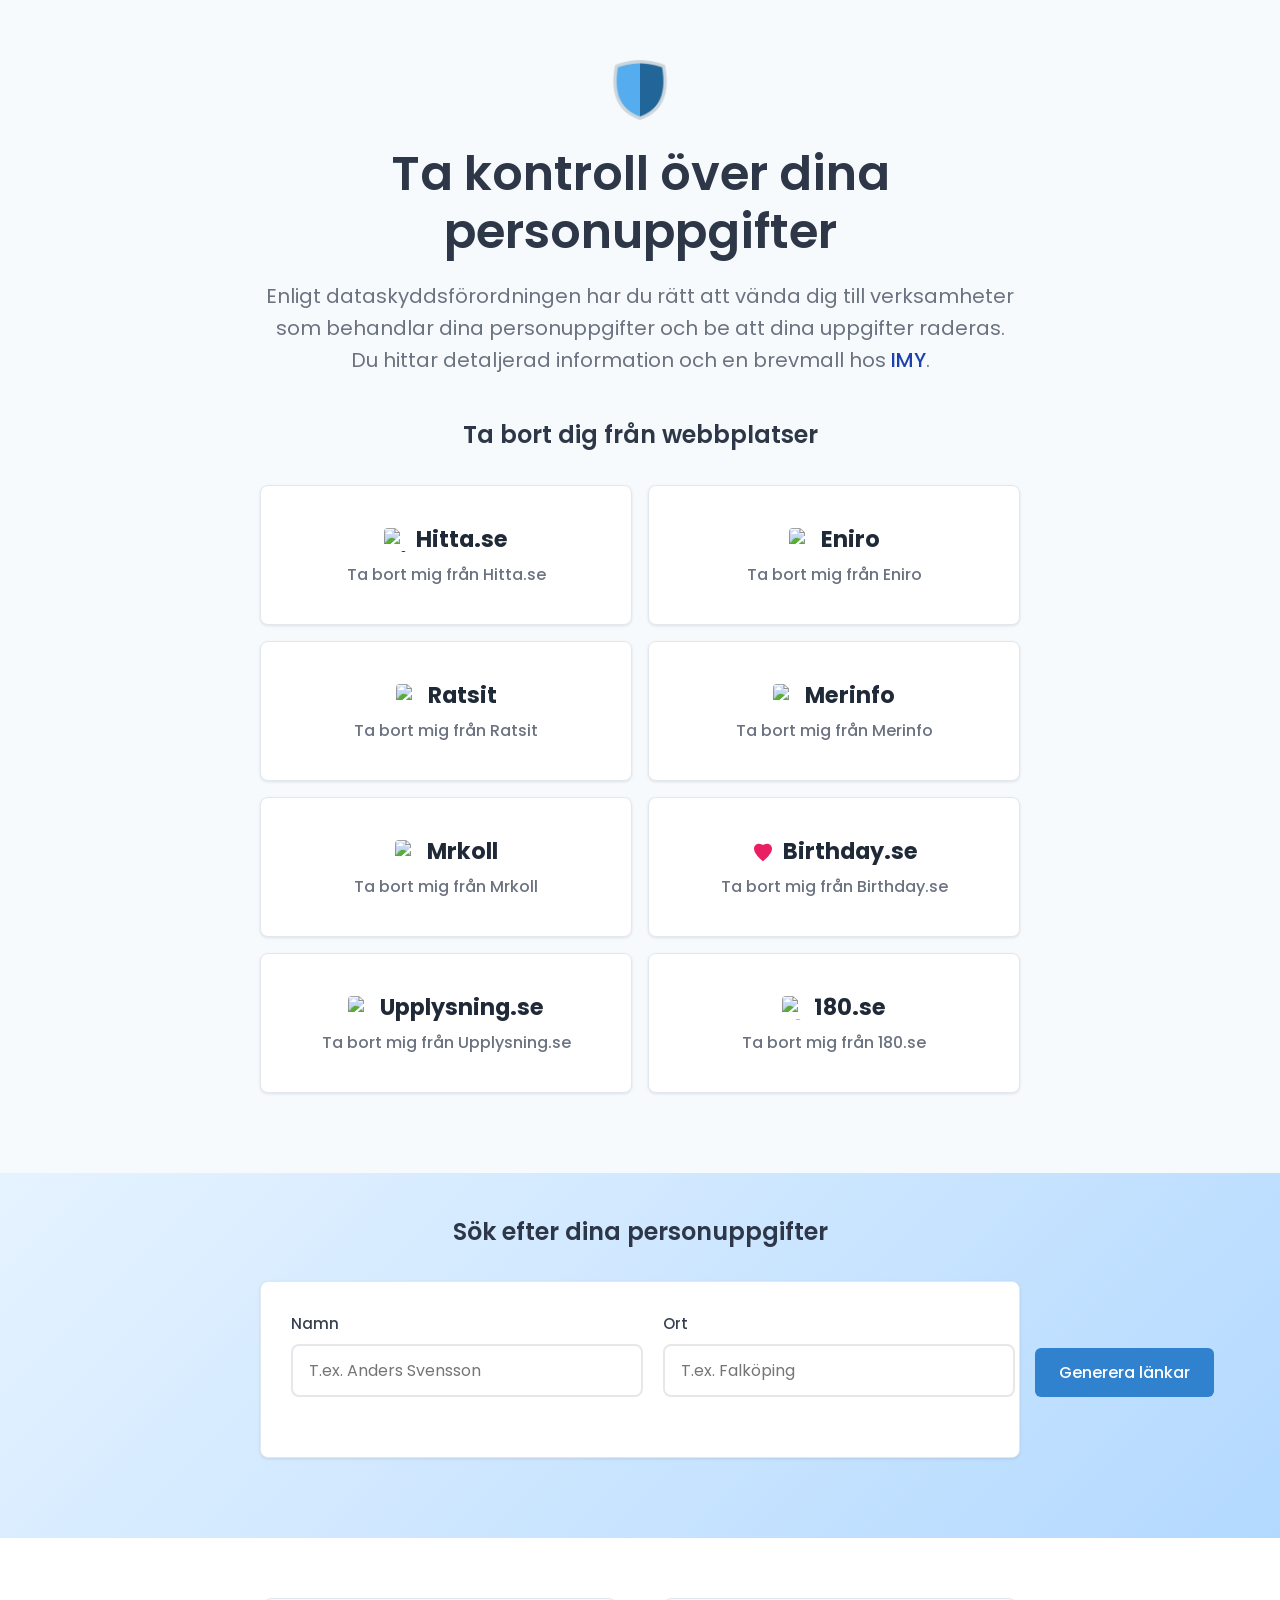
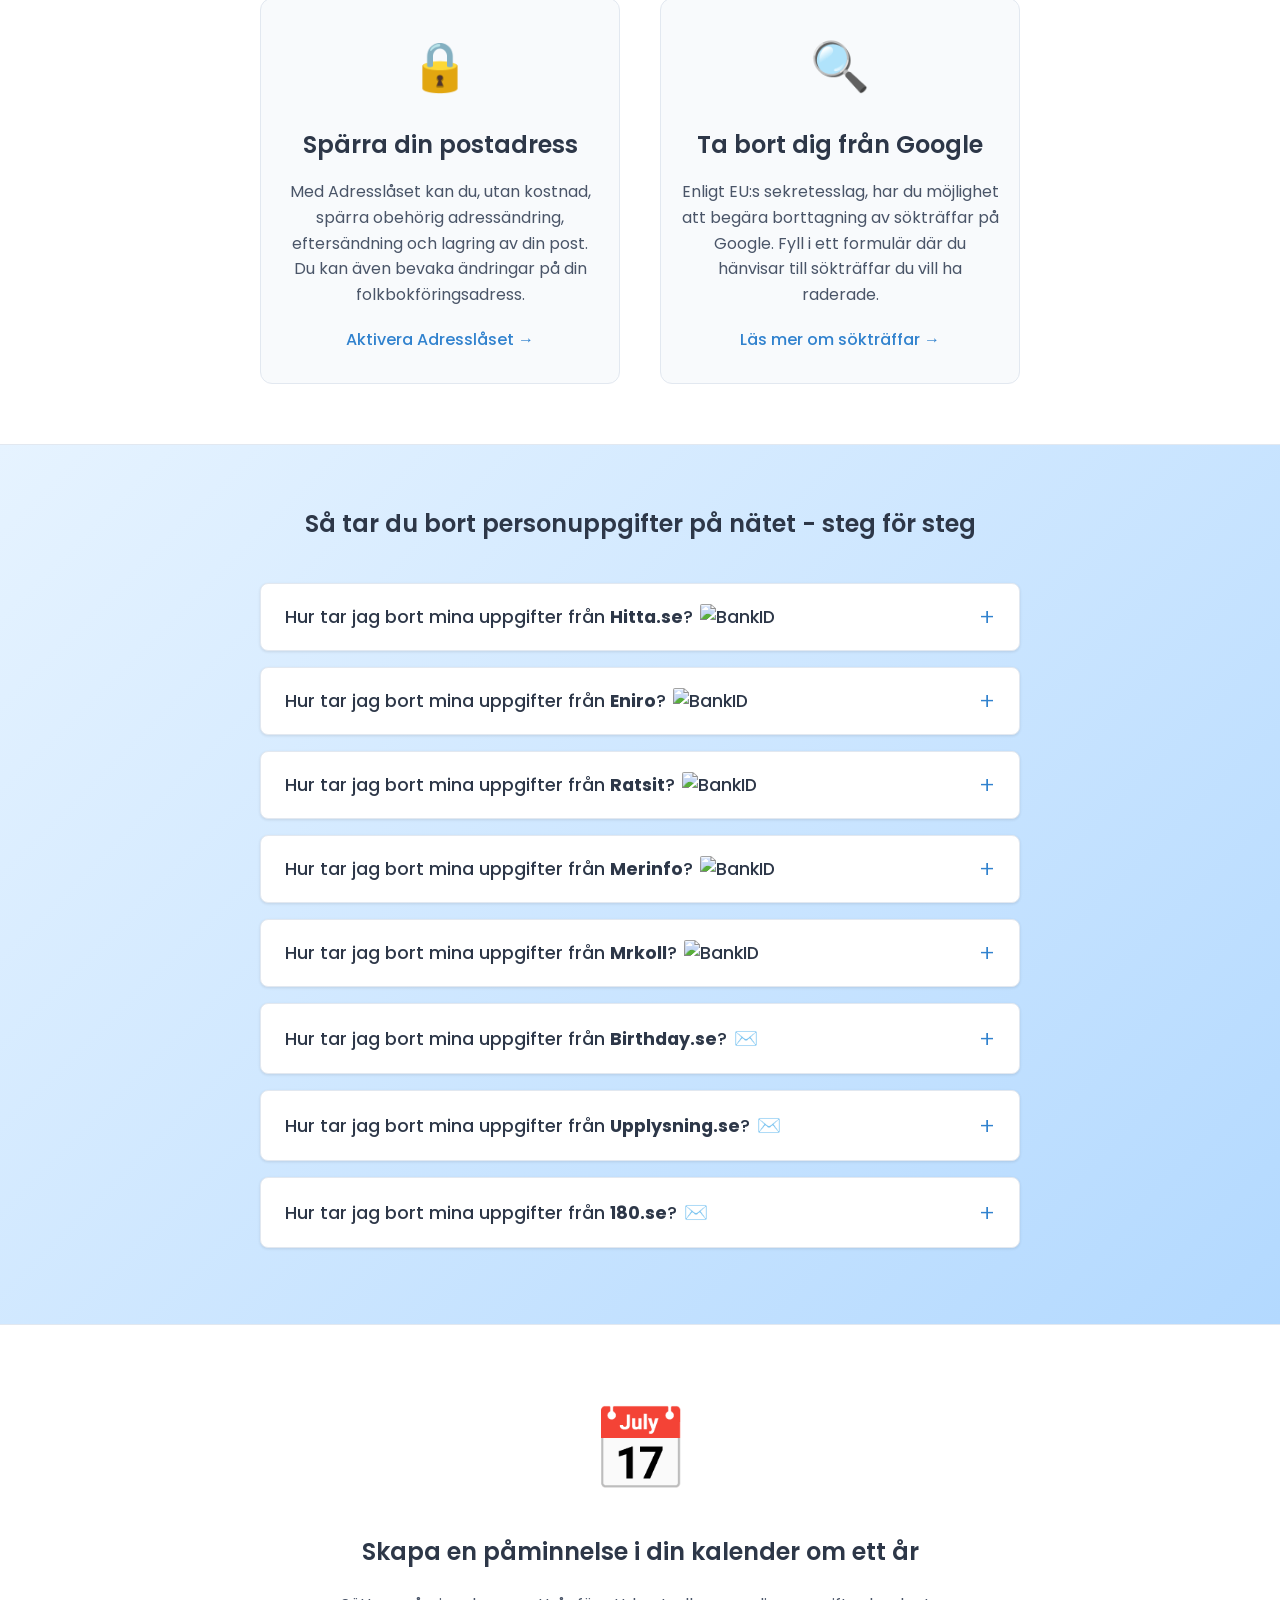
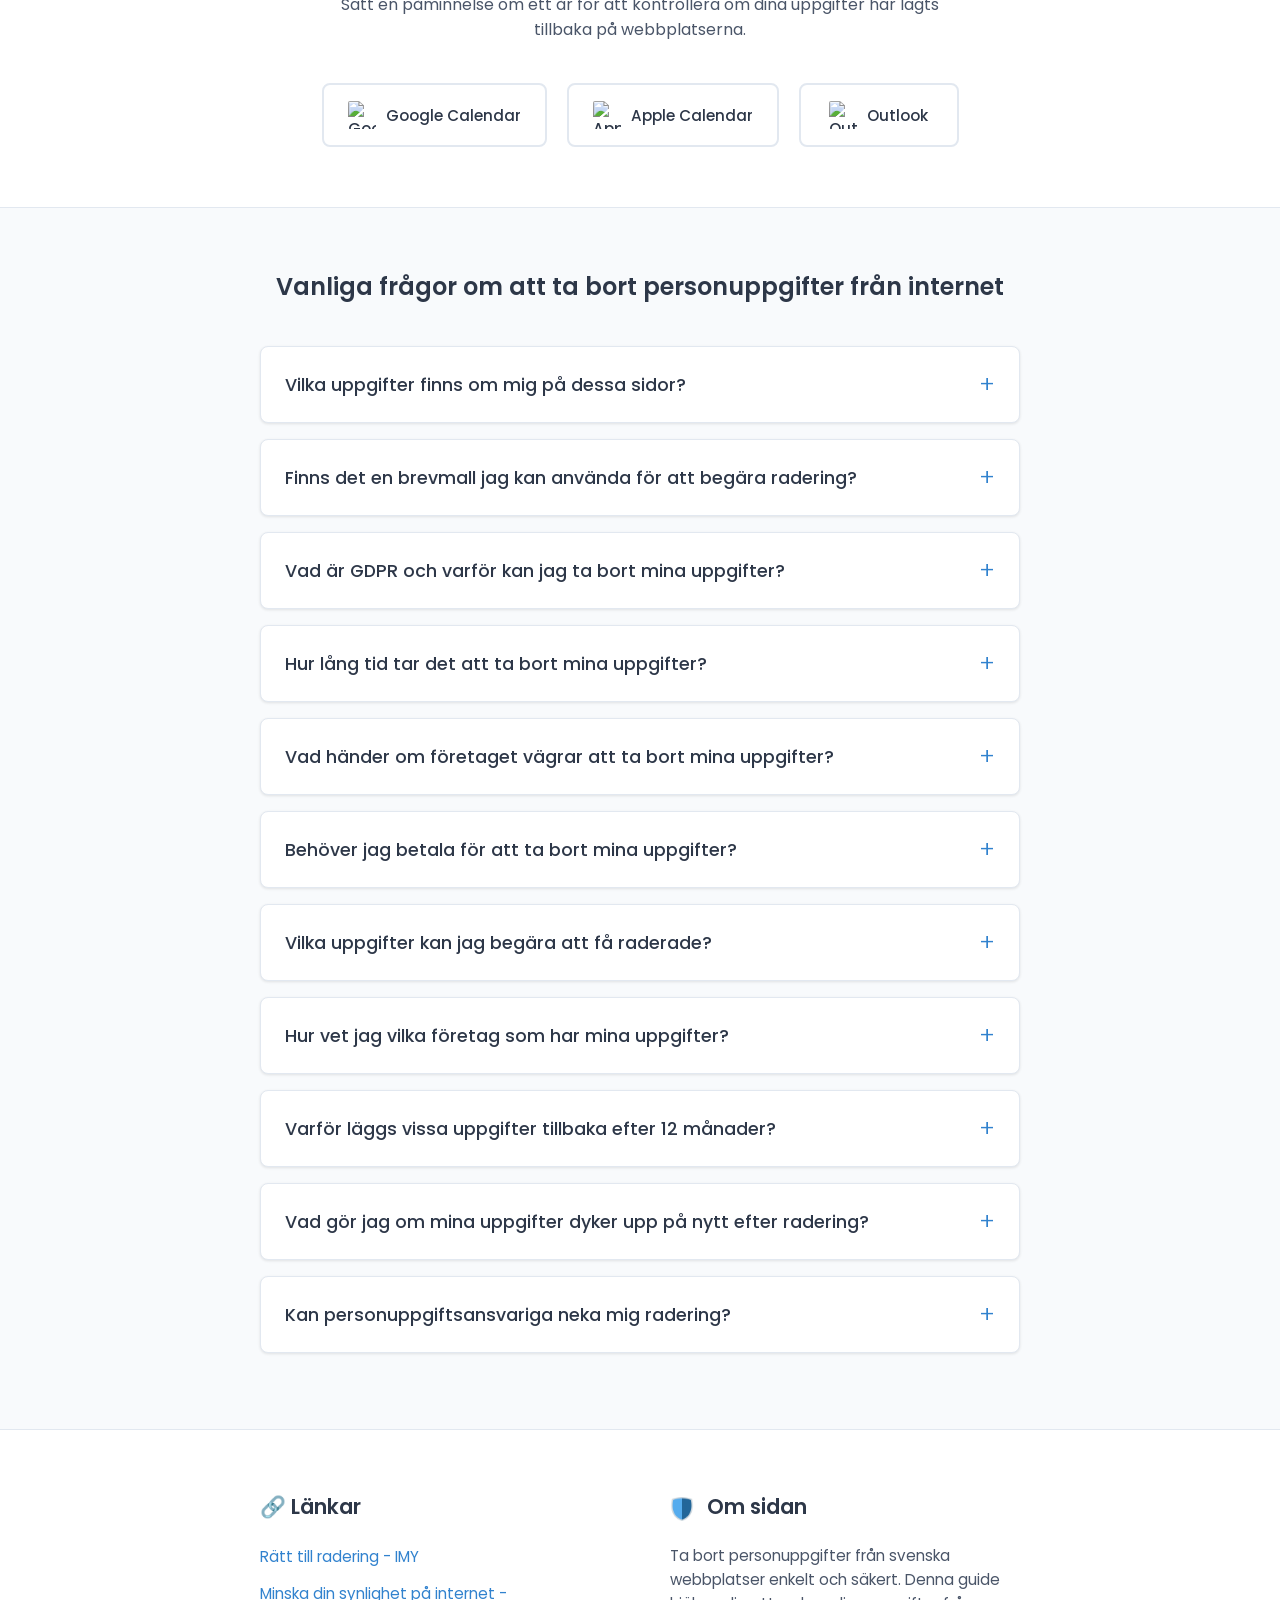
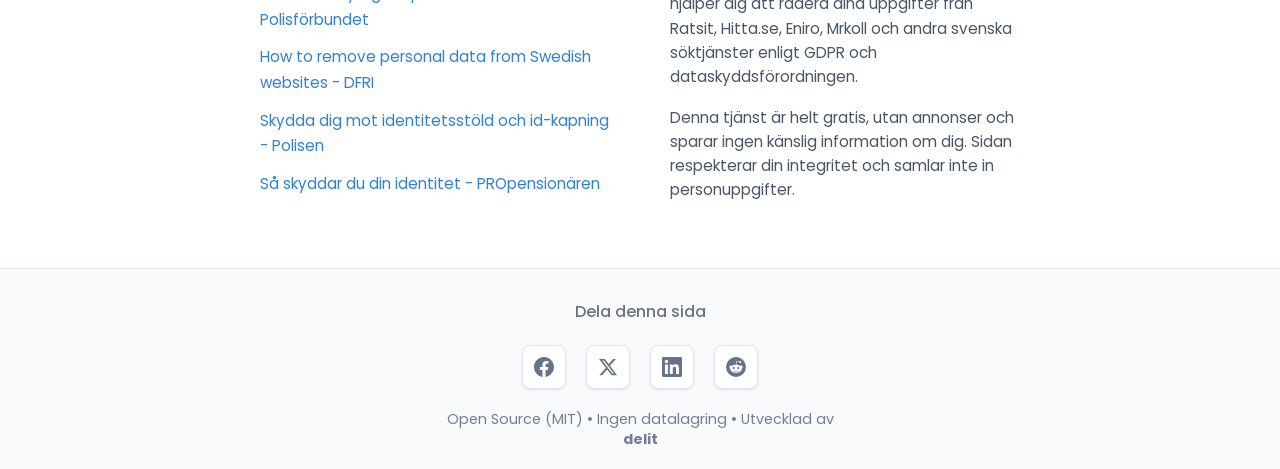
==== index.html @ e3ead1ff "Ratsit-länk till tabort; byt ordning steg-för-steg före kalender och FAQ Made-with: Cursor" ====
<!DOCTYPE html>
<html lang="sv">
<head>
    <meta charset="UTF-8">
    <meta name="viewport" content="width=device-width, initial-scale=1.0">
    
    <meta name="description" content="Ta bort dina personuppgifter från internet. Vi hjälper dig att ta bort dig från Ratsit, Hitta.se, Eniro, Mrkoll och andra svenska webbplatser enligt GDPR. Inkluderar sökfunktion, steg-för-steg instruktioner, kalenderpåminnelser, FAQ och användbara länkar.">
    <meta name="keywords" content="ta bort personuppgifter, integritet, GDPR, ratsit, hitta.se, eniro, mrkoll, sverige, svenska webbplatser, dataskydd">
    <meta name="author" content="Ta bort mig">
    <meta name="robots" content="index, follow">
    <meta name="geo.region" content="SE">
    <meta name="geo.country" content="Sweden">
    <meta name="language" content="Swedish">
    
    <!-- Open Graph / Facebook -->
    <meta property="og:type" content="website">
    <meta property="og:url" content="https://delit.github.io/tabort/">
    <meta property="og:title" content="Ta bort mig - Ta bort dina personuppgifter från internet">
    <meta property="og:description" content="Vi hjälper dig att ta bort dina personuppgifter från olika svenska webbplatser som Ratsit, Hitta.se, Eniro och flera andra enligt GDPR.">
    <meta property="og:image" content="https://delit.github.io/tabort/favicon/android-chrome-512x512.png">
    <meta property="og:locale" content="sv_SE">
    
    <!-- Twitter -->
    <meta property="twitter:card" content="summary_large_image">
    <meta property="twitter:url" content="https://delit.github.io/tabort/">
    <meta property="twitter:title" content="Ta bort mig - Ta bort dina personuppgifter från internet">
    <meta property="twitter:description" content="Vi hjälper dig att ta bort dina personuppgifter från olika svenska webbplatser enligt GDPR.">
    <meta property="twitter:image" content="https://delit.github.io/tabort/favicon/android-chrome-512x512.png">
    
    <!-- Canonical URL -->
    <link rel="canonical" href="https://delit.github.io/tabort/">
    
    <!-- Hreflang for language targeting -->
    <link rel="alternate" hreflang="sv" href="https://delit.github.io/tabort/" />
    <link rel="alternate" hreflang="sv-SE" href="https://delit.github.io/tabort/" />
    <link rel="alternate" hreflang="x-default" href="https://delit.github.io/tabort/" />
    
    <!-- Favicon -->
    <link rel="apple-touch-icon" sizes="180x180" href="favicon/apple-touch-icon.png">
    <link rel="icon" type="image/png" sizes="32x32" href="favicon/favicon-32x32.png">
    <link rel="icon" type="image/png" sizes="16x16" href="favicon/favicon-16x16.png">
    <link rel="manifest" href="favicon/site.webmanifest">
    <link rel="shortcut icon" href="favicon/favicon.ico">
    
    <title>Ta bort mig - Ta bort dina personuppgifter från internet</title>
    <link rel="stylesheet" href="styles.css">
    <link href="https://fonts.googleapis.com/css2?family=Poppins:wght@300;400;500;600&display=swap" rel="stylesheet">
</head>
<body>
    <!-- Skip links för accessibility -->
    <nav class="skip-links" aria-label="Hoppa till sektioner">
        <a href="#main-content" class="skip-link">Hoppa till huvudinnehåll</a>
        <a href="#companies-section" class="skip-link">Hoppa till företag</a>
        <a href="#search-section" class="skip-link">Hoppa till sökformulär</a>
        <a href="#tools-section" class="skip-link">Hoppa till verktyg</a>
    </nav>

    <!-- ARIA live region för dynamiskt innehåll -->
    <div id="status-message" aria-live="polite" aria-atomic="true" class="sr-only"></div>

    <main id="main-content" role="main">
        <div class="container">
            <div class="hero-section">
                <img src="favicon/android-chrome-512x512.png" alt="" class="hero-favicon" aria-hidden="true">
                <h1>Ta kontroll över dina personuppgifter</h1>
                <p class="hero-description">
                    Enligt dataskyddsförordningen har du rätt att vända dig till verksamheter som behandlar dina personuppgifter och be att dina uppgifter raderas. Du hittar detaljerad information och en brevmall hos <a href="https://www.imy.se/privatperson/dataskydd/dina-rattigheter/radering/" target="_blank" rel="noopener noreferrer" tabindex="0">IMY</a>.
                </p>
            </div>
            
            <section id="companies-section" class="companies-section" aria-labelledby="companies-heading">
                <h2 id="companies-heading">Ta bort dig från webbplatser</h2>
                <div class="companies-grid" role="list" aria-label="Lista över svenska webbplatser där du kan ta bort dina personuppgifter">
                    <a href="https://www.hitta.se/kontakta-oss/ta-bort-kontaktsida" target="_blank" rel="noopener noreferrer" class="company-card" role="listitem" aria-label="Ta bort mig från Hitta.se - öppnar i nytt fönster" tabindex="0">
                        <div class="company-name">
                            <img src="https://www.google.com/s2/favicons?sz=32&domain=hitta.se" alt="Hitta.se logotyp" class="company-favicon">
                            Hitta.se
                        </div>
                        <div class="company-text">Ta bort mig från Hitta.se</div>
                    </a>
                    <a href="https://uppdatera.eniro.se/person" target="_blank" rel="noopener noreferrer" class="company-card" role="listitem" aria-label="Ta bort mig från Eniro - öppnar i nytt fönster" tabindex="0">
                        <div class="company-name">
                            <img src="https://www.google.com/s2/favicons?sz=32&domain=eniro.se" alt="Eniro logotyp" class="company-favicon">
                            Eniro
                        </div>
                        <div class="company-text">Ta bort mig från Eniro</div>
                    </a>
                    <a href="https://www.ratsit.se/tabort" target="_blank" rel="noopener noreferrer" class="company-card" role="listitem" aria-label="Ta bort mig från Ratsit - öppnar i nytt fönster" tabindex="0">
                        <div class="company-name">
                            <img src="https://www.google.com/s2/favicons?sz=32&domain=ratsit.se" alt="Ratsit logotyp" class="company-favicon">
                            Ratsit
                        </div>
                        <div class="company-text">Ta bort mig från Ratsit</div>
                    </a>
                    <a href="https://www.merinfo.se/ta-bort-mina-uppgifter" target="_blank" rel="noopener noreferrer" class="company-card" role="listitem" aria-label="Ta bort mig från Merinfo - öppnar i nytt fönster" tabindex="0">
                        <div class="company-name">
                            <img src="https://www.google.com/s2/favicons?sz=32&domain=merinfo.se" alt="Merinfo logotyp" class="company-favicon">
                            Merinfo
                        </div>
                        <div class="company-text">Ta bort mig från Merinfo</div>
                    </a>
                    <a href="https://mrkoll.se/om/andra-uppgifter/" target="_blank" rel="noopener noreferrer" class="company-card" role="listitem" aria-label="Ta bort mig från Mrkoll - öppnar i nytt fönster" tabindex="0">
                        <div class="company-name">
                            <img src="https://www.google.com/s2/favicons?sz=32&domain=mrkoll.se" alt="Mrkoll logotyp" class="company-favicon">
                            Mrkoll
                        </div>
                        <div class="company-text">Ta bort mig från Mrkoll</div>
                    </a>
                    <a href="https://www.birthday.se/personuppgifter" target="_blank" rel="noopener noreferrer" class="company-card" role="listitem" aria-label="Ta bort mig från Birthday.se - öppnar i nytt fönster" tabindex="0">
                        <div class="company-name">
                            <img src="favicon/birthday-se.svg" alt="Birthday.se logotyp" class="company-favicon">
                            Birthday.se
                        </div>
                        <div class="company-text">Ta bort mig från Birthday.se</div>
                    </a>
                    <div class="company-card" id="upplysning-card" role="listitem" aria-label="Ta bort mig från Upplysning.se - visar instruktioner" tabindex="0">
                        <div class="company-name">
                            <img src="https://www.google.com/s2/favicons?sz=32&domain=upplysning.se" alt="Upplysning.se logotyp" class="company-favicon">
                            Upplysning.se
                        </div>
                        <div class="company-text">Ta bort mig från Upplysning.se</div>
                    </div>
                    <a href="https://www.180.se/kontakta" target="_blank" rel="noopener noreferrer" class="company-card" role="listitem" aria-label="Ta bort mig från 180.se - öppnar i nytt fönster" tabindex="0">
                        <div class="company-name">
                            <img src="https://www.google.com/s2/favicons?sz=32&domain=180.se" alt="180.se logotyp" class="company-favicon">
                            180.se
                        </div>
                        <div class="company-text">Ta bort mig från 180.se</div>
                    </a>
                </div>
            </div>
        </div>
    </main>

    <!-- Söksektion -->
    <section id="search-section" class="search-section" aria-labelledby="search-heading">
        <div class="search-container">
            <div class="search-header">
                <h2 id="search-heading">Sök efter dina personuppgifter</h2>
            </div>
            
            <div class="search-content show" id="searchContent">
                <form class="search-form" role="search" aria-label="Sökformulär för personuppgifter">
                    <div class="form-group">
                        <label for="searchName">Namn</label>
                        <input type="text" id="searchName" name="name" placeholder="T.ex. Anders Svensson" aria-describedby="name-help" required />
                        <div id="name-help" class="sr-only">Ange ditt fullständiga namn</div>
                    </div>
                    <div class="form-group">
                        <label for="searchLocation">Ort</label>
                        <input type="text" id="searchLocation" name="location" placeholder="T.ex. Falköping" aria-describedby="location-help" required />
                        <div id="location-help" class="sr-only">Ange din ort eller stad</div>
                    </div>
                    <button type="button" class="generate-btn" id="generateBtn" aria-describedby="generate-help" tabindex="0">
                        <span class="btn-text-desktop">Generera länkar</span>
                        <span class="btn-text-mobile">Generera länkar</span>
                    </button>
                    <div id="generate-help" class="sr-only">Genererar länkar till svenska söktjänster med ditt namn och ort</div>
                </form>
                
                <div class="generated-links" id="generatedLinks">
                    <!-- Genererade länkar kommer här -->
                </div>
            </div>
        </div>
    </section>

    <!-- Två kolumner sektion -->
    <section id="tools-section" class="two-columns-section" aria-labelledby="tools-heading">
        <div class="container">
            <h2 id="tools-heading" class="sr-only">Verktyg för att skydda dina personuppgifter</h2>
            <div class="columns-grid" role="list" aria-label="Verktyg för att skydda dina personuppgifter">
                <article class="column-item" role="listitem" aria-labelledby="address-lock-title">
                    <div class="column-icon" aria-hidden="true">🔒</div>
                    <h3 id="address-lock-title" class="column-title">Spärra din postadress</h3>
                    <p class="column-text">Med Adresslåset kan du, utan kostnad, spärra obehörig adressändring, eftersändning och lagring av din post. Du kan även bevaka ändringar på din folkbokföringsadress.</p>
                    <a href="https://www.adressandring.se/vara-tjanster/adresslaset" target="_blank" rel="noopener noreferrer" class="column-link" aria-label="Aktivera Adresslåset - öppnar i nytt fönster">Aktivera Adresslåset →</a>
                </article>
                <article class="column-item" role="listitem" aria-labelledby="google-removal-title">
                    <div class="column-icon" aria-hidden="true">🔍</div>
                    <h3 id="google-removal-title" class="column-title">Ta bort dig från Google</h3>
                    <p class="column-text">Enligt EU:s sekretesslag, har du möjlighet att begära borttagning av sökträffar på Google. Fyll i ett formulär där du hänvisar till sökträffar du vill ha raderade.</p>
                    <a href="https://www.imy.se/privatperson/dataskydd/vi-guidar-dig/soktraffar/" target="_blank" rel="noopener noreferrer" class="column-link" aria-label="Läs mer om att ta bort sökträffar från Google - öppnar i nytt fönster">Läs mer om sökträffar →</a>
                </article>
            </div>
        </div>
    </section>

    <!-- Steg-för-steg sektion -->
    <section id="step-by-step-section" class="step-by-step-section" aria-labelledby="step-by-step-heading">
        <div class="container">
            <h2 id="step-by-step-heading">Så tar du bort personuppgifter på nätet - steg för steg</h2>
            <div class="step-by-step-list">
                <div class="step-by-step-item">
                    <button class="step-by-step-question" aria-expanded="false" aria-controls="step-answer-1" tabindex="0">
                        <span class="step-by-step-question-text">Hur tar jag bort mina uppgifter från <strong>Hitta.se</strong>?</span>
                        <img src="https://www.google.com/s2/favicons?sz=32&domain=support.bankid.com" alt="BankID" class="step-by-step-favicon" title="Kräver BankID">
                        <span class="step-by-step-icon">+</span>
                    </button>
                    <div class="step-by-step-answer" id="step-answer-1" aria-hidden="true">
                        <ol>
                            <li>Gå till <a href="https://www.hitta.se/kontakta-oss/ta-bort-kontaktsida" target="_blank" rel="noopener noreferrer">Hitta.se:s borttagningssida</a></li>
                            <li>Fyll i formuläret med dina uppgifter (namn, adress, telefon)</li>
                            <li>Välj "Ta bort min profil" som ärende</li>
                            <li>Beskriv vilka uppgifter du vill ha borttagna</li>
                            <li>Skicka in begäran</li>
                            <li>Du får bekräftelse via e-post inom 1-2 arbetsdagar</li>
                        </ol>
                        <p><strong>Tid för borttagning:</strong> 7-14 dagar</p>
                    </div>
                </div>

                <div class="step-by-step-item">
                    <button class="step-by-step-question" aria-expanded="false" aria-controls="step-answer-2" tabindex="0">
                        <span class="step-by-step-question-text">Hur tar jag bort mina uppgifter från <strong>Eniro</strong>?</span>
                        <img src="https://www.google.com/s2/favicons?sz=32&domain=support.bankid.com" alt="BankID" class="step-by-step-favicon" title="Kräver BankID">
                        <span class="step-by-step-icon">+</span>
                    </button>
                    <div class="step-by-step-answer" id="step-answer-2" aria-hidden="true">
                        <ol>
                            <li>Gå till <a href="https://uppdatera.eniro.se/person" target="_blank" rel="noopener noreferrer">Eniros uppdateringssida</a></li>
                            <li>Klicka på "Ta bort min profil"</li>
                            <li>Logga in med BankID eller fyll i dina uppgifter manuellt</li>
                            <li>Bekräfta att du vill ta bort alla dina uppgifter</li>
                            <li>Skicka in begäran</li>
                            <li>Du får bekräftelse via e-post</li>
                        </ol>
                        <p><strong>Tid för borttagning:</strong> 1-3 arbetsdagar</p>
                    </div>
                </div>

                <div class="step-by-step-item">
                    <button class="step-by-step-question" aria-expanded="false" aria-controls="step-answer-3" tabindex="0">
                        <span class="step-by-step-question-text">Hur tar jag bort mina uppgifter från <strong>Ratsit</strong>?</span>
                        <img src="https://www.google.com/s2/favicons?sz=32&domain=support.bankid.com" alt="BankID" class="step-by-step-favicon" title="Kräver BankID">
                        <span class="step-by-step-icon">+</span>
                    </button>
                    <div class="step-by-step-answer" id="step-answer-3" aria-hidden="true">
                        <ol>
                            <li>Gå till <a href="https://www.ratsit.se/tabort" target="_blank" rel="noopener noreferrer">Ratsits borttagningssida</a></li>
                            <li>Följ instruktionerna på sidan och logga in med BankID om det krävs</li>
                            <li>Genomför borttagningen enligt Ratsits guide</li>
                            <li>Du får bekräftelse via e-post när begäran är hanterad</li>
                        </ol>
                        <p><strong>Tid för borttagning:</strong> Se information på Ratsits sida (oftast inom några dagar)</p>
                    </div>
                </div>

                <div class="step-by-step-item">
                    <button class="step-by-step-question" aria-expanded="false" aria-controls="step-answer-4" tabindex="0">
                        <span class="step-by-step-question-text">Hur tar jag bort mina uppgifter från <strong>Merinfo</strong>?</span>
                        <img src="https://www.google.com/s2/favicons?sz=32&domain=support.bankid.com" alt="BankID" class="step-by-step-favicon" title="Kräver BankID">
                        <span class="step-by-step-icon">+</span>
                    </button>
                    <div class="step-by-step-answer" id="step-answer-4" aria-hidden="true">
                        <ol>
                            <li>Gå till <a href="https://www.merinfo.se/ta-bort-mina-uppgifter" target="_blank" rel="noopener noreferrer">Merinfos borttagningssida</a></li>
                            <li>Fyll i formuläret med dina personuppgifter</li>
                            <li>Välj "Ta bort mina uppgifter" som ärende</li>
                            <li>Beskriv vilka uppgifter du vill ha borttagna</li>
                            <li>Skicka in begäran</li>
                            <li>Du får bekräftelse via e-post</li>
                        </ol>
                        <p><strong>Tid för borttagning:</strong> 7-14 dagar</p>
                    </div>
                </div>

                <div class="step-by-step-item">
                    <button class="step-by-step-question" aria-expanded="false" aria-controls="step-answer-5" tabindex="0">
                        <span class="step-by-step-question-text">Hur tar jag bort mina uppgifter från <strong>Mrkoll</strong>?</span>
                        <img src="https://www.google.com/s2/favicons?sz=32&domain=support.bankid.com" alt="BankID" class="step-by-step-favicon" title="Kräver BankID">
                        <span class="step-by-step-icon">+</span>
                    </button>
                    <div class="step-by-step-answer" id="step-answer-5" aria-hidden="true">
                        <ol>
                            <li>Gå till <a href="https://mrkoll.se/om/andra-uppgifter/" target="_blank" rel="noopener noreferrer">Mrkolls kontaktformulär</a></li>
                            <li>Fyll i formuläret med dina uppgifter</li>
                            <li>Välj "Ta bort mina uppgifter" som ärende</li>
                            <li>Beskriv vilka uppgifter du vill ha borttagna</li>
                            <li>Skicka in begäran</li>
                            <li>Du får bekräftelse via e-post</li>
                        </ol>
                        <p><strong>Tid för borttagning:</strong> 7-14 dagar</p>
                    </div>
                </div>

                <div class="step-by-step-item">
                    <button class="step-by-step-question" aria-expanded="false" aria-controls="step-answer-6" tabindex="0">
                        <span class="step-by-step-question-text">Hur tar jag bort mina uppgifter från <strong>Birthday.se</strong>?</span>
                        <span class="step-by-step-email-icon" title="Kräver e-post">✉️</span>
                        <span class="step-by-step-icon">+</span>
                    </button>
                    <div class="step-by-step-answer" id="step-answer-6" aria-hidden="true">
                        <ol>
                            <li>Gå till <a href="https://www.birthday.se/personuppgifter" target="_blank" rel="noopener noreferrer">Birthday.se:s personuppgiftssida</a></li>
                            <li>Fyll i formuläret med dina uppgifter</li>
                            <li>Välj "Ta bort mina uppgifter" som ärende</li>
                            <li>Beskriv vilka uppgifter du vill ha borttagna (du kan använda brevmallen nedan)</li>
                            <li>Skicka in begäran</li>
                            <li>Du får bekräftelse via e-post</li>
                        </ol>
                        <p><strong>Tid för borttagning:</strong> 7-14 dagar</p>
                        <div class="step-by-step-brevmall">
                            <h4>Brevmall från IMY</h4>
                            <p>Integritetsskyddsmyndigheten (IMY) har en officiell brevmall som du kan använda när du begär radering av dina personuppgifter. Läs mer om <a href="https://www.imy.se/privatperson/dataskydd/dina-rattigheter/radering/" target="_blank" rel="noopener noreferrer">rätt till radering</a> på IMY:s webbplats.</p>
                            <div class="brevmall-content">
                                <div class="brevmall-header">
                                    <span class="brevmall-copy-icon" title="Kopiera brevmallen" onclick="copyBrevmall(this)">📋</span>
                                </div>
                                <div class="brevmall-text">
                                    <p><strong>[Namn och adress till den personuppgiftsansvariga]</strong><br>
                                    <strong>[Namn och adress och/eller andra kontaktuppgifter till dig]</strong><br>
                                    <strong>[Datum]</strong></p>
                                    
                                    <p>Hej!</p>
                                    <p>Jag vill härmed utöva min rätt till radering med stöd av artikel 17 i dataskyddsförordningen.</p>
                                    <p><strong>[Skriv vilka personuppgifter du vill ska raderas]</strong></p>
                                    
                                    <p>Ni kan hitta information om era skyldigheter som personuppgiftsansvarig på Integritetsskyddsmyndighetens webbplats (www.imy.se).</p>
                                    
                                    <p>Jag ser fram emot ert svar på min begäran om radering så snart som möjligt, senast inom en månad.</p>
                                    
                                    <p>Ni får gärna kontakta mig om ni har några frågor.</p>
                                    <p>Med vänliga hälsningar<br>
                                    <strong>[Namn]</strong></p>
                                </div>
                            </div>
                        </div>
                    </div>
                </div>

                <div class="step-by-step-item">
                    <button class="step-by-step-question" aria-expanded="false" aria-controls="step-answer-7" tabindex="0">
                        <span class="step-by-step-question-text">Hur tar jag bort mina uppgifter från <strong>Upplysning.se</strong>?</span>
                        <span class="step-by-step-email-icon" title="Kräver e-post">✉️</span>
                        <span class="step-by-step-icon">+</span>
                    </button>
                    <div class="step-by-step-answer" id="step-answer-7" aria-hidden="true">
                        <ol>
                            <li>Gå till <a href="https://www.upplysning.se" target="_blank" rel="noopener noreferrer">Upplysning.se</a></li>
                            <li>Sök efter ditt namn på sajten</li>
                            <li>Klicka dig in på din sida</li>
                            <li>Kopiera webbadressen till din sida</li>
                            <li>Skicka e-post till <a href="mailto:info@upplysning.se">info@upplysning.se</a> eller använd <a href="https://www.upplysning.se/kontakta-oss" target="_blank" rel="noopener noreferrer">kontaktformuläret</a></li>
                            <li>Bifoga webbadressen, ditt fullständiga namn och din hemadress</li>
                            <li>Skriv att du vill bli borttagen från sajten (du kan använda brevmallen nedan)</li>
                        </ol>
                        <p><strong>Tid för borttagning:</strong> 7-14 dagar</p>
                        <div class="step-by-step-brevmall">
                            <h4>Brevmall från IMY</h4>
                            <p>Integritetsskyddsmyndigheten (IMY) har en officiell brevmall som du kan använda när du begär radering av dina personuppgifter. Läs mer om <a href="https://www.imy.se/privatperson/dataskydd/dina-rattigheter/radering/" target="_blank" rel="noopener noreferrer">rätt till radering</a> på IMY:s webbplats.</p>
                            <div class="brevmall-content">
                                <div class="brevmall-header">
                                    <span class="brevmall-copy-icon" title="Kopiera brevmallen" onclick="copyBrevmall(this)">📋</span>
                                </div>
                                <div class="brevmall-text">
                                    <p><strong>[Namn och adress till den personuppgiftsansvariga]</strong><br>
                                    <strong>[Namn och adress och/eller andra kontaktuppgifter till dig]</strong><br>
                                    <strong>[Datum]</strong></p>
                                    
                                    <p>Hej!</p>
                                    <p>Jag vill härmed utöva min rätt till radering med stöd av artikel 17 i dataskyddsförordningen.</p>
                                    <p><strong>[Skriv vilka personuppgifter du vill ska raderas]</strong></p>
                                    
                                    <p>Ni kan hitta information om era skyldigheter som personuppgiftsansvarig på Integritetsskyddsmyndighetens webbplats (www.imy.se).</p>
                                    
                                    <p>Jag ser fram emot ert svar på min begäran om radering så snart som möjligt, senast inom en månad.</p>
                                    
                                    <p>Ni får gärna kontakta mig om ni har några frågor.</p>
                                    <p>Med vänliga hälsningar<br>
                                    <strong>[Namn]</strong></p>
                                </div>
                            </div>
                        </div>
                    </div>
                </div>

                <div class="step-by-step-item">
                    <button class="step-by-step-question" aria-expanded="false" aria-controls="step-answer-8" tabindex="0">
                        <span class="step-by-step-question-text">Hur tar jag bort mina uppgifter från <strong>180.se</strong>?</span>
                        <span class="step-by-step-email-icon" title="Kräver e-post">✉️</span>
                        <span class="step-by-step-icon">+</span>
                    </button>
                    <div class="step-by-step-answer" id="step-answer-8" aria-hidden="true">
                        <ol>
                            <li>Gå till <a href="https://www.180.se/kontakta" target="_blank" rel="noopener noreferrer">180.se:s kontaktsida</a></li>
                            <li>Fyll i kontaktformuläret</li>
                            <li>Välj "Ta bort mina uppgifter" som ärende</li>
                            <li>Beskriv vilka uppgifter du vill ha borttagna (du kan använda brevmallen nedan)</li>
                            <li>Skicka in begäran</li>
                            <li>Du får bekräftelse via e-post</li>
                        </ol>
                        <p><strong>Tid för borttagning:</strong> 7-14 dagar</p>
                        <div class="step-by-step-brevmall">
                            <h4>Brevmall från IMY</h4>
                            <p>Integritetsskyddsmyndigheten (IMY) har en officiell brevmall som du kan använda när du begär radering av dina personuppgifter. Läs mer om <a href="https://www.imy.se/privatperson/dataskydd/dina-rattigheter/radering/" target="_blank" rel="noopener noreferrer">rätt till radering</a> på IMY:s webbplats.</p>
                            <div class="brevmall-content">
                                <div class="brevmall-header">
                                    <span class="brevmall-copy-icon" title="Kopiera brevmallen" onclick="copyBrevmall(this)">📋</span>
                                </div>
                                <div class="brevmall-text">
                                    <p><strong>[Namn och adress till den personuppgiftsansvariga]</strong><br>
                                    <strong>[Namn och adress och/eller andra kontaktuppgifter till dig]</strong><br>
                                    <strong>[Datum]</strong></p>
                                    
                                    <p>Hej!</p>
                                    <p>Jag vill härmed utöva min rätt till radering med stöd av artikel 17 i dataskyddsförordningen.</p>
                                    <p><strong>[Skriv vilka personuppgifter du vill ska raderas]</strong></p>
                                    
                                    <p>Ni kan hitta information om era skyldigheter som personuppgiftsansvarig på Integritetsskyddsmyndighetens webbplats (www.imy.se).</p>
                                    
                                    <p>Jag ser fram emot ert svar på min begäran om radering så snart som möjligt, senast inom en månad.</p>
                                    
                                    <p>Ni får gärna kontakta mig om ni har några frågor.</p>
                                    <p>Med vänliga hälsningar<br>
                                    <strong>[Namn]</strong></p>
                                </div>
                            </div>
                        </div>
                    </div>
                </div>
            </div>
        </div>
    </section>

    <!-- Kalender påminnelse sektion -->
    <section id="calendar-reminder-section" class="calendar-reminder-section" aria-labelledby="calendar-reminder-heading">
        <div class="container">
            <div class="column-icon" aria-hidden="true">📅</div>
            <h2 id="calendar-reminder-heading">Skapa en påminnelse i din kalender om ett år</h2>
            <p class="calendar-reminder-description">Sätt en påminnelse om ett år för att kontrollera om dina uppgifter har lagts tillbaka på webbplatserna.</p>
            <div class="calendar-buttons">
                <button class="calendar-button" onclick="createCalendarEvent('google')" aria-label="Skapa Google Calendar påminnelse" tabindex="0">
                    <img src="https://www.google.com/s2/favicons?sz=32&domain=calendar.google.com" alt="Google Calendar" class="calendar-icon">
                    <span class="calendar-text">Google Calendar</span>
                </button>
                <button class="calendar-button" onclick="createCalendarEvent('apple')" aria-label="Skapa Apple Calendar påminnelse" tabindex="0">
                    <img src="https://www.google.com/s2/favicons?sz=32&domain=icloud.com" alt="Apple Calendar" class="calendar-icon">
                    <span class="calendar-text">Apple Calendar</span>
                </button>
                <button class="calendar-button" onclick="createCalendarEvent('outlook')" aria-label="Skapa Outlook Calendar påminnelse" tabindex="0">
                    <img src="https://www.google.com/s2/favicons?sz=32&domain=outlook.com" alt="Outlook Calendar" class="calendar-icon">
                    <span class="calendar-text">Outlook</span>
                </button>
            </div>
        </div>
    </section>

    <!-- FAQ sektion -->
    <section id="faq-section" class="faq-section" aria-labelledby="faq-heading">
        <div class="container">
            <h2 id="faq-heading">Vanliga frågor om att ta bort personuppgifter från internet</h2>
            <div class="faq-list">
                <div class="faq-item">
                    <button class="faq-question" aria-expanded="false" aria-controls="faq-answer-1">
                        <span class="faq-question-text">Vilka uppgifter finns om mig på dessa sidor?</span>
                        <span class="faq-icon">+</span>
                    </button>
                    <div class="faq-answer" id="faq-answer-1" aria-hidden="true">
                        <p>På svenska webbplatser som Ratsit, Hitta.se, Eniro och liknande kan andra se följande uppgifter om dig:</p>
                        <ul>
                            <li><strong>Namn och ålder</strong> - Ditt fullständiga namn och födelsedatum</li>
                            <li><strong>Adressinformation</strong> - Din nuvarande och tidigare bostadsadress</li>
                            <li><strong>Telefonnummer</strong> - Privat- och mobiltelefonnummer</li>
                            <li><strong>E-postadress</strong> - Privata e-postadresser</li>
                            <li><strong>Familjemedlemmar</strong> - Namn på familj och släktingar</li>
                            <li><strong>Arbetsplats</strong> - Var du arbetar eller har arbetat</li>
                            <li><strong>Bostadsinformation</strong> - Om du äger eller hyr din bostad</li>
                            <li><strong>Bilder</strong> - Profilbilder och andra foton</li>
                        </ul>
                        <p>Dessa uppgifter kan användas för:</p>
                        <ul>
                            <li><strong>Identitetsstöld</strong> - Någon kan använda dina uppgifter för att låtsas vara dig</li>
                            <li><strong>Bostadskapning</strong> - Bedragare kan använda din adress för att ta emot paket</li>
                            <li><strong>Säljsamtal</strong> - Företag kan ringa dig med oönskade erbjudanden</li>
                            <li><strong>Direktreklam</strong> - Du kan få oönskad post hem till dig</li>
                            <li><strong>Stalking</strong> - Någon kan spåra dig och din familj</li>
                        </ul>
                    </div>
                </div>
                
                <div class="faq-item">
                    <button class="faq-question" aria-expanded="false" aria-controls="faq-answer-2">
                        <span class="faq-question-text">Finns det en brevmall jag kan använda för att begära radering?</span>
                        <span class="faq-icon">+</span>
                    </button>
                    <div class="faq-answer" id="faq-answer-2" aria-hidden="true">
                        <p>Ja! Integritetsskyddsmyndigheten (IMY) har en officiell brevmall som du kan använda när du begär radering av dina personuppgifter. Läs mer om <a href="https://www.imy.se/privatperson/dataskydd/dina-rattigheter/radering/" target="_blank" rel="noopener noreferrer">rätt till radering</a> på IMY:s webbplats.</p>
                        <div class="faq-brevmall-content">
                            <div class="faq-brevmall-header">
                                <span class="faq-brevmall-copy-icon" title="Kopiera brevmallen" onclick="copyBrevmall(this)">📋</span>
                            </div>
                            <div class="faq-brevmall-text">
                                <p><strong>[Namn och adress till den personuppgiftsansvariga]</strong><br>
                                <strong>[Namn och adress och/eller andra kontaktuppgifter till dig]</strong><br>
                                <strong>[Datum]</strong></p>
                                
                                <p>Hej!</p>
                                <p>Jag vill härmed utöva min rätt till radering med stöd av artikel 17 i dataskyddsförordningen.</p>
                                <p><strong>[Skriv vilka personuppgifter du vill ska raderas]</strong></p>
                                
                                <p>Ni kan hitta information om era skyldigheter som personuppgiftsansvarig på Integritetsskyddsmyndighetens webbplats (www.imy.se).</p>
                                
                                <p>Jag ser fram emot ert svar på min begäran om radering så snart som möjligt, senast inom en månad.</p>
                                
                                <p>Ni får gärna kontakta mig om ni har några frågor.</p>
                                <p>Med vänliga hälsningar<br>
                                <strong>[Namn]</strong></p>
                            </div>
                        </div>
                        <p><strong>Rätten till radering gäller när:</strong></p>
                        <ul>
                            <li>Uppgifterna inte längre behövs för det ursprungliga ändamålet</li>
                            <li>Du återkallar ditt samtycke</li>
                            <li>Du motsätter dig direktmarknadsföring</li>
                            <li>Uppgifterna har behandlats olagligt</li>
                        </ul>
                        <p>Du kan skicka brevet via e-post eller post. Läs mer om den fullständiga brevmallen på <a href="https://www.imy.se" target="_blank" rel="noopener noreferrer">IMY:s webbplats</a>.</p>
                    </div>
                </div>
                
                <div class="faq-item">
                    <button class="faq-question" aria-expanded="false" aria-controls="faq-answer-3">
                        <span class="faq-question-text">Vad är GDPR och varför kan jag ta bort mina uppgifter?</span>
                        <span class="faq-icon">+</span>
                    </button>
                    <div class="faq-answer" id="faq-answer-3" aria-hidden="true">
                        <p>GDPR (General Data Protection Regulation) är en EU-förordning som trädde i kraft 2018 och ger dig som privatperson omfattande rättigheter över dina personuppgifter. Du har rätt att veta vilka uppgifter som sparas om dig, varför de sparas, och att begära radering av dem om de inte längre behövs för det ursprungliga syftet. GDPR gäller för alla företag som behandlar personuppgifter från EU-medborgare, oavsett var företaget är registrerat. Detta innebär att även svenska företag som Ratsit, Hitta.se och Eniro måste följa dessa regler och ta bort dina uppgifter när du begär det. Läs mer om <a href="https://www.imy.se/verksamhet/dataskydd/det-har-galler-enligt-gdpr/" target="_blank" rel="noopener noreferrer">vad som gäller enligt GDPR</a> på IMY:s webbplats.</p>
                    </div>
                </div>
                
                <div class="faq-item">
                    <button class="faq-question" aria-expanded="false" aria-controls="faq-answer-4">
                        <span class="faq-question-text">Hur lång tid tar det att ta bort mina uppgifter?</span>
                        <span class="faq-icon">+</span>
                    </button>
                    <div class="faq-answer" id="faq-answer-4" aria-hidden="true">
                        <p>Enligt GDPR ska företag svara på din begäran om radering inom 30 dagar från det att de mottog din begäran. I särskilt komplicerade fall kan de förlänga tiden med ytterligare 60 dagar, men de måste informera dig om detta inom den första 30-dagarsperioden. Vissa företag som Ratsit och Hitta.se kan svara snabbare, medan andra kan behöva hela tiden för att granska alla system där dina uppgifter finns. Om du inte får svar inom 30 dagar, eller om företaget vägrar utan giltig anledning, kan du klaga till Integritetsskyddsmyndigheten (IMY) som är den svenska tillsynsmyndigheten för dataskydd.</p>
                    </div>
                </div>
                
                <div class="faq-item">
                    <button class="faq-question" aria-expanded="false" aria-controls="faq-answer-5">
                        <span class="faq-question-text">Vad händer om företaget vägrar att ta bort mina uppgifter?</span>
                        <span class="faq-icon">+</span>
                    </button>
                    <div class="faq-answer" id="faq-answer-5" aria-hidden="true">
                        <p>Om ett företag vägrar att ta bort dina uppgifter måste de förklara varför och hänvisa till specifika undantag i GDPR. Företag kan ha rätt att behålla uppgifter av lagliga skäl, till exempel för att uppfylla bokföringslagar, för att försvara rättsliga anspråk, eller för allmänintresset. De kan också vägra om radering skulle kränka yttrandefriheten eller om uppgifterna behövs för forskning eller statistik. Om du inte håller med om deras beslut kan du klaga till Integritetsskyddsmyndigheten (IMY) som kan granska fallet och eventuellt ge företaget böter om de brutit mot GDPR. Du kan också överklaga IMY:s beslut till förvaltningsrätten.</p>
                    </div>
                </div>
                
                <div class="faq-item">
                    <button class="faq-question" aria-expanded="false" aria-controls="faq-answer-6">
                        <span class="faq-question-text">Behöver jag betala för att ta bort mina uppgifter?</span>
                        <span class="faq-icon">+</span>
                    </button>
                    <div class="faq-answer" id="faq-answer-6" aria-hidden="true">
                        <p>Nej, det ska vara helt gratis att begära radering av dina personuppgifter enligt GDPR. Företag får inte ta betalt för att hantera din begäran, även om de kan ta ut en avgift om begäran är uppenbart ogrundad eller excessiv. Detta gäller för alla svenska företag inklusive Ratsit, Hitta.se, Eniro och andra. Om ett företag försöker ta betalt för att ta bort dina uppgifter, kan detta vara ett brott mot GDPR och du bör kontakta Integritetsskyddsmyndigheten. Vissa företag kan dock erbjuda betalda tjänster för att hjälpa dig att hitta dina uppgifter, men själva raderingen ska alltid vara gratis.</p>
                    </div>
                </div>
                
                <div class="faq-item">
                    <button class="faq-question" aria-expanded="false" aria-controls="faq-answer-7">
                        <span class="faq-question-text">Vilka uppgifter kan jag begära att få raderade?</span>
                        <span class="faq-icon">+</span>
                    </button>
                    <div class="faq-answer" id="faq-answer-7" aria-hidden="true">
                        <p>Du kan begära radering av alla personuppgifter som företaget har om dig, inklusive namn, adress, telefonnummer, e-postadress, bilder, personnummer, IP-adresser, cookies och andra identifierande uppgifter. Detta gäller även uppgifter som finns i olika system, databaser och backup-kopior. Vissa uppgifter kan behöva sparas av lagliga skäl, som bokföringslagar (7 år), skattelagar eller för att försvara rättsliga anspråk. Företag måste dock informera dig om vilka uppgifter de behåller och varför. Du har också rätt att få en kopia av alla uppgifter företaget har om dig innan de raderas.</p>
                    </div>
                </div>
                
                <div class="faq-item">
                    <button class="faq-question" aria-expanded="false" aria-controls="faq-answer-8">
                        <span class="faq-question-text">Hur vet jag vilka företag som har mina uppgifter?</span>
                        <span class="faq-icon">+</span>
                    </button>
                    <div class="faq-answer" id="faq-answer-8" aria-hidden="true">
                        <p>Du kan söka efter ditt namn på olika webbplatser för att se var dina uppgifter finns. Använd sökfunktionen på denna sida för att generera länkar till vanliga söktjänster som <a href="https://www.eniro.se" target="_blank" rel="noopener noreferrer">Eniro</a>, <a href="https://www.hitta.se" target="_blank" rel="noopener noreferrer">Hitta.se</a>, <a href="https://www.ratsit.se" target="_blank" rel="noopener noreferrer">Ratsit</a> och <a href="https://www.merinfo.se" target="_blank" rel="noopener noreferrer">Merinfo</a>. Du kan också begära en registerutdrag från <a href="https://www.skatteverket.se" target="_blank" rel="noopener noreferrer">Skatteverket</a> för att se vilka uppgifter som finns registrerade om dig. Andra ställen att kolla inkluderar sociala medier, jobbsajter, nyhetssajter och specialiserade databaser. Google din egen information regelbundet och använd olika söktermer som ditt namn, adress och telefonnummer för att hitta alla förekomster.</p>
                    </div>
                </div>
                
                <div class="faq-item">
                    <button class="faq-question" aria-expanded="false" aria-controls="faq-answer-9">
                        <span class="faq-question-text">Varför läggs vissa uppgifter tillbaka efter 12 månader?</span>
                        <span class="faq-icon">+</span>
                    </button>
                    <div class="faq-answer" id="faq-answer-9" aria-hidden="true">
                        <p>Vissa företag, särskilt kreditupplysningsföretag och folkbokföringsdatabaser, kan ha rätt att återpublicera dina uppgifter efter 12 månader enligt svensk lag. Detta beror på att de har laglig skyldighet att hålla vissa uppgifter aktuella för allmänhetens rätt att få information. Till exempel kan Ratsit och liknande tjänster återpublicera grundläggande folkbokföringsdata som namn, adress och födelsedatum eftersom dessa anses vara allmänna handlingar. Du kan dock fortfarande begära att få borttagna mer känsliga uppgifter som telefonnummer, e-post och bilder. Det är viktigt att regelbundet kontrollera och begära borttagning igen om uppgifterna dyker upp på nytt.</p>
                    </div>
                </div>
                
                <div class="faq-item">
                    <button class="faq-question" aria-expanded="false" aria-controls="faq-answer-10">
                        <span class="faq-question-text">Vad gör jag om mina uppgifter dyker upp på nytt efter radering?</span>
                        <span class="faq-icon">+</span>
                    </button>
                    <div class="faq-answer" id="faq-answer-10" aria-hidden="true">
                        <p>Om dina uppgifter dyker upp på nytt efter att du begärt radering, bör du först kontakta företaget igen och påminna dem om din tidigare begäran. Företag har skyldighet att informera dig om varför uppgifterna återpublicerats. Om de inte kan ge en giltig förklaring enligt GDPR, kan du klaga till Integritetsskyddsmyndigheten (IMY). Vissa företag kan ha automatiska system som återpublicerar uppgifter från offentliga källor, vilket kan vara olagligt om det inte följer GDPR. Du har rätt att få kompensation för skada om företaget brutit mot lagen. Dokumentera alltid dina tidigare begäran och företagets svar för att ha bevis om du behöver klaga.</p>
                    </div>
                </div>
                
                <div class="faq-item">
                    <button class="faq-question" aria-expanded="false" aria-controls="faq-answer-11">
                        <span class="faq-question-text">Kan personuppgiftsansvariga neka mig radering?</span>
                        <span class="faq-icon">+</span>
                    </button>
                    <div class="faq-answer" id="faq-answer-11" aria-hidden="true">
                        <p>Utgångspunkten är att de som hanterar dina uppgifter ska radera dina personuppgifter när du begärt det, men det finns några undantag när uppgifterna inte ska raderas.</p>
                        <p><strong>Den som hanterar dina uppgifter kan neka dig radering i följande fall:</strong></p>
                        <ul>
                            <li>Om det är nödvändigt för att tillgodose andra viktiga rättigheter som till exempel rätten till yttrande- och informationsfrihet</li>
                            <li>För att uppfylla en rättslig förpliktelse</li>
                            <li>För att utföra en uppgift av allmänt intresse eller som ett led i myndighetsutövning</li>
                            <li>För att kunna fastställa, göra gällande eller försvara rättsliga anspråk</li>
                            <li>För arkivändamål av allmänt intresse eller av vetenskapliga, historiska eller statistiska ändamål</li>
                            <li>Av skäl som rör ett allmänt viktigt intresse på folkhälsoområdet</li>
                        </ul>
                        <p>Om ett företag nekar din begäran om radering måste de förklara varför och hänvisa till specifika undantag i GDPR. Du kan alltid klaga till Integritetsskyddsmyndigheten (IMY) om du inte håller med om deras beslut.</p>
                    </div>
                </div>
            </div>
        </div>
    </section>

    <!-- Länkar och Om sidan sektion -->
    <section id="links-about-section" class="links-about-section" aria-labelledby="links-about-heading">
        <div class="container">
            <h2 id="links-about-heading" class="sr-only">Länkar och information om sidan</h2>
            <div class="links-about-grid">
                <div class="links-column">
                    <h2><span aria-hidden="true">🔗</span> Länkar</h2>
                    <ul class="links-list">
                        <li><a href="https://www.imy.se/privatperson/dataskydd/dina-rattigheter/radering/" target="_blank" rel="noopener noreferrer" tabindex="0">Rätt till radering - IMY</a></li>
                        <li><a href="https://www.polisforbundet.se/rad-och-stod/hot-och-vald-mot-poliser/minska-din-synlighet-pa-internet/" target="_blank" rel="noopener noreferrer" tabindex="0">Minska din synlighet på internet - Polisförbundet</a></li>
                        <li><a href="https://www.dfri.se/how-do-i-remove-my-personal-data-from-open-online-websites-in-sweden-here-are-the-answers/" target="_blank" rel="noopener noreferrer" tabindex="0">How to remove personal data from Swedish websites - DFRI</a></li>
                        <li><a href="https://polisen.se/utsatt-for-brott/polisanmalan/bedrageri/bedragerier/identitetbedrageri/" target="_blank" rel="noopener noreferrer" tabindex="0">Skydda dig mot identitetsstöld och id-kapning - Polisen</a></li>
                        <li><a href="https://propensionaren.se/sa-skyddar-du-din-identitet/" target="_blank" rel="noopener noreferrer" tabindex="0">Så skyddar du din identitet - PROpensionären</a></li>
                    </ul>
                </div>
                <div class="about-column">
                    <h2><img src="favicon/android-chrome-512x512.png" alt="" class="about-favicon" aria-hidden="true"> Om sidan</h2>
                    <p>Ta bort personuppgifter från svenska webbplatser enkelt och säkert. Denna guide hjälper dig att radera dina uppgifter från Ratsit, Hitta.se, Eniro, Mrkoll och andra svenska söktjänster enligt GDPR och dataskyddsförordningen.</p>
                    <p>Denna tjänst är helt gratis, utan annonser och sparar ingen känslig information om dig. Sidan respekterar din integritet och samlar inte in personuppgifter.</p>
                </div>
            </div>
        </div>
    </section>

    <!-- Social Media Sharing Section -->
    <section id="social-sharing-section" class="social-sharing-section" aria-labelledby="social-sharing-heading">
        <div class="container">
            <h2 id="social-sharing-heading" class="sr-only">Dela på sociala medier</h2>
            <div class="social-sharing-content">
                <p class="social-sharing-text">Dela denna sida</p>
                <div class="social-links">
                    <a href="https://www.facebook.com/sharer/sharer.php?u=https://delit.github.io/tabort/" target="_blank" rel="noopener noreferrer" class="social-link" aria-label="Dela på Facebook" title="Dela på Facebook" tabindex="0">
                        <svg class="social-icon" viewBox="0 0 24 24" aria-label="Facebook ikon" role="img">
                            <path d="M24 12.073c0-6.627-5.373-12-12-12s-12 5.373-12 12c0 5.99 4.388 10.954 10.125 11.854v-8.385H7.078v-3.47h3.047V9.43c0-3.007 1.792-4.669 4.533-4.669 1.312 0 2.686.235 2.686.235v2.953H15.83c-1.491 0-1.956.925-1.956 1.874v2.25h3.328l-.532 3.47h-2.796v8.385C19.612 23.027 24 18.062 24 12.073z"/>
                        </svg>
                    </a>
                    <a href="https://twitter.com/intent/tweet?url=https://delit.github.io/tabort/&text=Ta%20bort%20dina%20personuppgifter%20från%20internet" target="_blank" rel="noopener noreferrer" class="social-link" aria-label="Dela på X (Twitter)" title="Dela på X (Twitter)" tabindex="0">
                        <svg class="social-icon" viewBox="0 0 24 24" aria-label="X (Twitter) ikon" role="img">
                            <path d="M18.244 2.25h3.308l-7.227 8.26 8.502 11.24H16.17l-5.214-6.817L4.99 21.75H1.68l7.73-8.835L1.254 2.25H8.08l4.713 6.231zm-1.161 17.52h1.833L7.084 4.126H5.117z"/>
                        </svg>
                    </a>
                    <a href="https://www.linkedin.com/sharing/share-offsite/?url=https://delit.github.io/tabort/" target="_blank" rel="noopener noreferrer" class="social-link" aria-label="Dela på LinkedIn" title="Dela på LinkedIn" tabindex="0">
                        <svg class="social-icon" viewBox="0 0 24 24" aria-label="LinkedIn ikon" role="img">
                            <path d="M20.447 20.452h-3.554v-5.569c0-1.328-.027-3.037-1.852-3.037-1.853 0-2.136 1.445-2.136 2.939v5.667H9.351V9h3.414v1.561h.046c.477-.9 1.637-1.85 3.37-1.85 3.601 0 4.267 2.37 4.267 5.455v6.286zM5.337 7.433c-1.144 0-2.063-.926-2.063-2.065 0-1.138.92-2.063 2.063-2.063 1.14 0 2.064.925 2.064 2.063 0 1.139-.925 2.065-2.064 2.065zm1.782 13.019H3.555V9h3.564v11.452zM22.225 0H1.771C.792 0 0 .774 0 1.729v20.542C0 23.227.792 24 1.771 24h20.451C23.2 24 24 23.227 24 22.271V1.729C24 .774 23.2 0 22.222 0h.003z"/>
                        </svg>
                    </a>
                    <a href="https://www.reddit.com/submit?url=https://delit.github.io/tabort/&title=Ta%20bort%20dina%20personuppgifter%20från%20internet" target="_blank" rel="noopener noreferrer" class="social-link" aria-label="Dela på Reddit" title="Dela på Reddit" tabindex="0">
                        <svg class="social-icon" viewBox="0 0 24 24" aria-label="Reddit ikon" role="img">
                            <path d="M12 0A12 12 0 0 0 0 12a12 12 0 0 0 12 12 12 12 0 0 0 12-12A12 12 0 0 0 12 0zm5.01 4.744c.688 0 1.25.561 1.25 1.249a1.25 1.25 0 0 1-2.498.056l-2.597-.547-.8 3.747c1.824.07 3.48.632 4.674 1.488.308-.309.73-.491 1.207-.491.968 0 1.754.786 1.754 1.754 0 .716-.435 1.333-1.01 1.614a3.111 3.111 0 0 1 .042.52c0 2.694-3.13 4.87-7.004 4.87-3.874 0-7.004-2.176-7.004-4.87 0-.183.015-.366.043-.534A1.748 1.748 0 0 1 4.028 12c0-.968.786-1.754 1.754-1.754.463 0 .898.196 1.207.49 1.207-.883 2.878-1.43 4.744-1.487l.885-4.182a.342.342 0 0 1 .14-.197.35.35 0 0 1 .238-.042l2.906.617a1.214 1.214 0 0 1 1.108-.701zM9.25 12C8.561 12 8 12.562 8 13.25c0 .687.561 1.248 1.25 1.248.687 0 1.248-.561 1.248-1.249 0-.688-.561-1.249-1.249-1.249zm5.5 0c-.687 0-1.248.561-1.248 1.25 0 .687.561 1.248 1.249 1.248.688 0 1.249-.561 1.249-1.249 0-.687-.562-1.249-1.25-1.249zm-5.466 3.99a.327.327 0 0 0-.231.094.33.33 0 0 0 0 .463c.842.842 2.484.913 2.961.913.477 0 2.105-.056 2.961-.913a.361.361 0 0 0 .029-.463.33.33 0 0 0-.464 0c-.547.533-1.684.73-2.512.73-.828 0-1.979-.196-2.512-.73a.326.326 0 0 0-.232-.095z"/>
                        </svg>
                    </a>
                </div>
                <p class="footer-text">Open Source (MIT) • Ingen datalagring • Utvecklad av <strong>delit</strong></p>
            </div>
        </div>
    </section>

    <!-- Modal för Upplysning.se -->
    <div id="upplysning-modal" class="modal" role="dialog" aria-labelledby="modal-title" aria-describedby="modal-description" aria-hidden="true">
        <div class="modal-content">
            <div class="modal-header">
                <h3 id="modal-title">Upplysning.se - Instruktioner</h3>
                <button class="close" aria-label="Stäng modal">&times;</button>
            </div>
            <div class="modal-body">
                <p id="modal-description">Du söker efter ditt namn och klickar dig in på din sida. Kopiera webbadressen till din sida och mejla den till <strong>info@upplysning.se</strong> tillsammans med ditt fullständiga namn och din hemadress. Skriv att du vill bli borttagen från sajten.</p>
            </div>
            <div class="modal-footer">
                <button class="modal-close-btn" aria-label="Stäng modal">Stäng</button>
            </div>
        </div>
    </div>

    <!-- JSON-LD Structured Data -->
    <script type="application/ld+json">
    {
        "@context": "https://schema.org",
        "@type": "WebSite",
        "name": "Ta bort mig",
        "description": "Ta bort dina personuppgifter från internet. Vi hjälper dig att ta bort dig från Ratsit, Hitta.se, Eniro, Mrkoll och andra svenska webbplatser enligt GDPR.",
        "url": "https://delit.github.io/tabort/",
        "inLanguage": "sv-SE",
        "audience": {
            "@type": "Audience",
            "geographicArea": {
                "@type": "Country",
                "name": "Sweden"
            }
        },
        "about": {
            "@type": "Thing",
            "name": "Dataskydd och integritet",
            "description": "Hjälp med att ta bort personuppgifter från svenska webbplatser enligt GDPR"
        },
        "potentialAction": {
            "@type": "SearchAction",
            "target": "https://delit.github.io/tabort/?q={search_term_string}",
            "query-input": "required name=search_term_string"
        }
    }
    </script>

    <!-- FAQ Structured Data -->
    <script type="application/ld+json">
    {
        "@context": "https://schema.org",
        "@type": "FAQPage",
        "mainEntity": [
            {
                "@type": "Question",
                "name": "Vilka uppgifter finns om mig på dessa sidor?",
                "acceptedAnswer": {
                    "@type": "Answer",
                    "text": "På svenska webbplatser som Ratsit, Hitta.se, Eniro och liknande kan andra se följande uppgifter om dig: Namn och ålder, Adressinformation, Telefonnummer, E-postadress, Familjemedlemmar, Arbetsplats, Bostadsinformation, Bilder. Dessa uppgifter kan användas för: Identitetsstöld, Bostadskapning, Säljsamtal, Direktreklam, Stalking."
                }
            },
            {
                "@type": "Question",
                "name": "Finns det en brevmall jag kan använda för att begära radering?",
                "acceptedAnswer": {
                    "@type": "Answer",
                    "text": "Ja! Integritetsskyddsmyndigheten (IMY) har en officiell brevmall som du kan använda när du begär radering av dina personuppgifter. Brevmallen innehåller alla nödvändiga delar enligt GDPR artikel 17. Du kan skicka brevet via e-post eller post. Läs mer om den fullständiga brevmallen på IMY:s webbplats."
                }
            },
            {
                "@type": "Question",
                "name": "Hur tar jag bort mina uppgifter från Hitta.se?",
                "acceptedAnswer": {
                    "@type": "Answer",
                    "text": "Gå till Hitta.se:s personuppgiftssida, logga in med BankID, välj 'Ta bort mina uppgifter' och följ instruktionerna. Tid för borttagning: 7-14 dagar."
                }
            },
            {
                "@type": "Question",
                "name": "Hur tar jag bort mina uppgifter från Eniro?",
                "acceptedAnswer": {
                    "@type": "Answer",
                    "text": "Gå till Eniro:s personuppgiftssida, logga in med BankID, välj 'Ta bort mina uppgifter' och följ instruktionerna. Tid för borttagning: 7-14 dagar."
                }
            },
            {
                "@type": "Question",
                "name": "Hur tar jag bort mina uppgifter från Ratsit?",
                "acceptedAnswer": {
                    "@type": "Answer",
                    "text": "Gå till Ratsits borttagningssida (ratsit.se/tabort), följ instruktionerna på sidan och logga in med BankID om det krävs. Tid för borttagning varierar – se information på Ratsits sida."
                }
            },
            {
                "@type": "Question",
                "name": "Hur tar jag bort mina uppgifter från Merinfo?",
                "acceptedAnswer": {
                    "@type": "Answer",
                    "text": "Gå till Merinfo:s personuppgiftssida, logga in med BankID, välj 'Ta bort mina uppgifter' och följ instruktionerna. Tid för borttagning: Omedelbar."
                }
            },
            {
                "@type": "Question",
                "name": "Hur tar jag bort mina uppgifter från Mrkoll?",
                "acceptedAnswer": {
                    "@type": "Answer",
                    "text": "Gå till Mrkoll:s personuppgiftssida, logga in med BankID, välj 'Ta bort mina uppgifter' och följ instruktionerna. Tid för borttagning: 7-14 dagar."
                }
            },
            {
                "@type": "Question",
                "name": "Hur tar jag bort mina uppgifter från Birthday.se?",
                "acceptedAnswer": {
                    "@type": "Answer",
                    "text": "Gå till Birthday.se:s personuppgiftssida, fyll i formuläret med dina uppgifter, välj 'Ta bort mina uppgifter' som ärende och beskriv vilka uppgifter du vill ha borttagna. Tid för borttagning: 7-14 dagar."
                }
            },
            {
                "@type": "Question",
                "name": "Hur tar jag bort mina uppgifter från Upplysning.se?",
                "acceptedAnswer": {
                    "@type": "Answer",
                    "text": "Sök efter ditt namn på Upplysning.se, klicka dig in på din sida, kopiera webbadressen och skicka e-post till info@upplysning.se med webbadressen, ditt namn och hemadress. Tid för borttagning: 7-14 dagar."
                }
            },
            {
                "@type": "Question",
                "name": "Hur tar jag bort mina uppgifter från 180.se?",
                "acceptedAnswer": {
                    "@type": "Answer",
                    "text": "Gå till 180.se:s kontaktsida, fyll i kontaktformuläret, välj 'Ta bort mina uppgifter' som ärende och beskriv vilka uppgifter du vill ha borttagna. Tid för borttagning: 7-14 dagar."
                }
            },
            {
                "@type": "Question",
                "name": "Vad är GDPR och varför kan jag ta bort mina uppgifter?",
                "acceptedAnswer": {
                    "@type": "Answer",
                    "text": "GDPR (General Data Protection Regulation) är en EU-förordning som trädde i kraft 2018 och ger dig som privatperson omfattande rättigheter över dina personuppgifter. Du har rätt att veta vilka uppgifter som sparas om dig, varför de sparas, och att begära radering av dem om de inte längre behövs för det ursprungliga syftet."
                }
            },
            {
                "@type": "Question",
                "name": "Hur lång tid tar det att ta bort mina uppgifter?",
                "acceptedAnswer": {
                    "@type": "Answer",
                    "text": "Enligt GDPR ska företag svara på din begäran om radering inom 30 dagar från det att de mottog din begäran. I särskilt komplicerade fall kan de förlänga tiden med ytterligare 60 dagar, men de måste informera dig om detta inom den första 30-dagarsperioden."
                }
            },
            {
                "@type": "Question",
                "name": "Vad händer om företaget vägrar att ta bort mina uppgifter?",
                "acceptedAnswer": {
                    "@type": "Answer",
                    "text": "Om ett företag vägrar att ta bort dina uppgifter måste de förklara varför och hänvisa till specifika undantag i GDPR. Om du inte håller med om deras beslut kan du klaga till Integritetsskyddsmyndigheten (IMY) som kan granska fallet och eventuellt ge företaget böter om de brutit mot GDPR."
                }
            },
            {
                "@type": "Question",
                "name": "Behöver jag betala för att ta bort mina uppgifter?",
                "acceptedAnswer": {
                    "@type": "Answer",
                    "text": "Nej, det ska vara helt gratis att begära radering av dina personuppgifter enligt GDPR. Företag får inte ta betalt för att hantera din begäran, även om de kan ta ut en avgift om begäran är uppenbart ogrundad eller excessiv."
                }
            },
            {
                "@type": "Question",
                "name": "Vilka uppgifter kan jag begära att få raderade?",
                "acceptedAnswer": {
                    "@type": "Answer",
                    "text": "Du kan begära radering av alla personuppgifter som företaget har om dig, inklusive namn, adress, telefonnummer, e-postadress, bilder, personnummer, IP-adresser, cookies och andra identifierande uppgifter. Detta gäller även uppgifter som finns i olika system, databaser och backup-kopior."
                }
            },
            {
                "@type": "Question",
                "name": "Hur vet jag vilka företag som har mina uppgifter?",
                "acceptedAnswer": {
                    "@type": "Answer",
                    "text": "Du kan söka efter ditt namn på olika webbplatser för att se var dina uppgifter finns. Använd sökfunktionen på denna sida för att generera länkar till vanliga söktjänster som Eniro, Hitta.se, Ratsit och Merinfo. Du kan också begära en registerutdrag från Skatteverket."
                }
            },
            {
                "@type": "Question",
                "name": "Varför läggs vissa uppgifter tillbaka efter 12 månader?",
                "acceptedAnswer": {
                    "@type": "Answer",
                    "text": "Vissa företag, särskilt kreditupplysningsföretag och folkbokföringsdatabaser, kan ha rätt att återpublicera dina uppgifter efter 12 månader enligt svensk lag. Detta beror på att de har laglig skyldighet att hålla vissa uppgifter aktuella för allmänhetens rätt att få information."
                }
            },
            {
                "@type": "Question",
                "name": "Vad gör jag om mina uppgifter dyker upp på nytt efter radering?",
                "acceptedAnswer": {
                    "@type": "Answer",
                    "text": "Om dina uppgifter dyker upp på nytt efter att du begärt radering, bör du först kontakta företaget igen och påminna dem om din tidigare begäran. Företag har skyldighet att informera dig om varför uppgifterna återpublicerats. Om de inte kan ge en giltig förklaring enligt GDPR, kan du klaga till Integritetsskyddsmyndigheten (IMY)."
                }
            },
            {
                "@type": "Question",
                "name": "Kan personuppgiftsansvariga neka mig radering?",
                "acceptedAnswer": {
                    "@type": "Answer",
                    "text": "Utgångspunkten är att de som hanterar dina uppgifter ska radera dina personuppgifter när du begärt det, men det finns några undantag när uppgifterna inte ska raderas. De kan neka radering om det är nödvändigt för att tillgodose andra viktiga rättigheter, för att uppfylla en rättslig förpliktelse, eller för arkivändamål av allmänt intresse."
                }
            }
        ]
    }
    </script>

    <!-- WebPage Structured Data -->
    <script type="application/ld+json">
    {
        "@context": "https://schema.org",
        "@type": "WebPage",
        "name": "Ta bort personuppgifter från svenska webbplatser",
        "description": "Komplett guide för att ta bort dina personuppgifter från Ratsit, Hitta.se, Eniro, Mrkoll och andra svenska söktjänster enligt GDPR. Inkluderar steg-för-steg instruktioner, sökfunktion och FAQ.",
        "url": "https://delit.github.io/tabort/",
        "inLanguage": "sv-SE",
        "isPartOf": {
            "@type": "WebSite",
            "name": "Ta bort mig",
            "url": "https://delit.github.io/tabort/"
        },
        "mainEntity": {
            "@type": "HowTo",
            "name": "Ta bort personuppgifter från internet",
            "description": "Steg-för-steg guide för att ta bort dina personuppgifter från svenska webbplatser"
        },
        "about": {
            "@type": "Thing",
            "name": "Dataskydd och integritet",
            "description": "Hjälp med att ta bort personuppgifter från svenska webbplatser enligt GDPR"
        },
        "audience": {
            "@type": "Audience",
            "geographicArea": {
                "@type": "Country",
                "name": "Sweden"
            }
        }
    }
    </script>

    <!-- HowTo Structured Data for Step-by-Step Instructions -->
    <script type="application/ld+json">
    {
        "@context": "https://schema.org",
        "@type": "HowTo",
        "name": "Ta bort personuppgifter från svenska webbplatser",
        "description": "Steg-för-steg guide för att ta bort dina personuppgifter från Ratsit, Hitta.se, Eniro, Mrkoll och andra svenska söktjänster enligt GDPR",
        "image": "https://delit.github.io/tabort/favicon/android-chrome-512x512.png",
        "totalTime": "PT30M",
        "estimatedCost": {
            "@type": "MonetaryAmount",
            "currency": "SEK",
            "value": "0"
        },
        "supply": [
            {
                "@type": "HowToSupply",
                "name": "BankID eller e-postadress"
            }
        ],
        "tool": [
            {
                "@type": "HowToTool",
                "name": "Webbläsare"
            }
        ],
        "step": [
            {
                "@type": "HowToStep",
                "name": "Ta bort från Hitta.se",
                "text": "Gå till Hitta.se, logga in med BankID, klicka på 'Ta bort mig' i menyn och följ instruktionerna.",
                "url": "https://www.hitta.se/om-hitta/ta-bort-uppgifter"
            },
            {
                "@type": "HowToStep",
                "name": "Ta bort från Eniro",
                "text": "Gå till Eniro, logga in med BankID, klicka på 'Ta bort mig' i menyn och följ instruktionerna.",
                "url": "https://www.eniro.se/kundservice/kontakta-oss"
            },
            {
                "@type": "HowToStep",
                "name": "Ta bort från Ratsit",
                "text": "Gå till Ratsits borttagningssida, följ instruktionerna och logga in med BankID om det krävs.",
                "url": "https://www.ratsit.se/tabort"
            },
            {
                "@type": "HowToStep",
                "name": "Ta bort från Merinfo",
                "text": "Gå till Merinfo, logga in med BankID, klicka på 'Ta bort mig' i menyn och följ instruktionerna.",
                "url": "https://www.merinfo.se/integritetspolicy"
            },
            {
                "@type": "HowToStep",
                "name": "Ta bort från Mrkoll",
                "text": "Gå till Mrkoll, logga in med BankID, klicka på 'Ta bort mig' i menyn och följ instruktionerna.",
                "url": "https://www.mrkoll.se/om-oss/faq"
            },
            {
                "@type": "HowToStep",
                "name": "Ta bort från Birthday.se",
                "text": "Gå till Birthday.se, fyll i kontaktformuläret med 'Ta bort mina uppgifter' som ärende och beskriv vilka uppgifter du vill ha borttagna.",
                "url": "https://www.birthday.se/ta-bort"
            },
            {
                "@type": "HowToStep",
                "name": "Ta bort från Upplysning.se",
                "text": "Sök efter ditt namn på Upplysning.se, kopiera webbadressen till din sida och skicka e-post till info@upplysning.se med webbadressen, ditt namn och hemadress.",
                "url": "https://www.upplysning.se/kontakta-oss"
            },
            {
                "@type": "HowToStep",
                "name": "Ta bort från 180.se",
                "text": "Gå till 180.se, fyll i kontaktformuläret med 'Ta bort mina uppgifter' som ärende och beskriv vilka uppgifter du vill ha borttagna.",
                "url": "https://www.180.se/kontakta-oss"
            }
        ]
    }
    </script>

    <script src="script.js"></script>
</body>
</html>
---- styles.css ----
/* Reset och grundläggande styling */
* {
    margin: 0;
    padding: 0;
    box-sizing: border-box;
}


/* Accessibility klasser */
.sr-only {
    position: absolute;
    width: 1px;
    height: 1px;
    padding: 0;
    margin: -1px;
    overflow: hidden;
    clip: rect(0, 0, 0, 0);
    white-space: nowrap;
    border: 0;
}


/* Skip links styling */
.skip-links {
    position: absolute;
    top: -100px;
    left: 0;
    z-index: 1000;
}

.skip-link {
    position: absolute;
    top: -40px;
    left: 6px;
    background: #000;
    color: #fff;
    padding: 8px 16px;
    text-decoration: none;
    border-radius: 4px;
    font-weight: 500;
    transition: top 0.3s ease;
}

.skip-link:focus {
    top: 6px;
    background: #3182ce;
    color: #fff;
}

/* Focus styles för bättre accessibility */
*:focus {
    outline: 3px solid #3182ce;
    outline-offset: 2px;
    border-radius: 2px;
}

button:focus,
a:focus,
input:focus {
    outline: 3px solid #3182ce;
    outline-offset: 2px;
    border-radius: 2px;
}

/* Förbättrade focus indicators för olika element */
.company-card:focus {
    outline: 3px solid #3182ce;
    outline-offset: 3px;
    transform: translateY(-2px);
    box-shadow: 0 6px 20px rgba(49, 130, 206, 0.3);
}

.generate-btn:focus {
    outline: 3px solid #3182ce;
    outline-offset: 2px;
    background-color: #2c5aa0;
}

input:focus {
    outline: 3px solid #3182ce;
    outline-offset: 2px;
    border-color: #3182ce;
    box-shadow: 0 0 0 3px rgba(49, 130, 206, 0.1);
}

/* Focus visible för bättre keyboard navigation */
.company-card:focus-visible {
    outline: 3px solid #3182ce;
    outline-offset: 3px;
}

button:focus-visible,
a:focus-visible {
    outline: 3px solid #3182ce;
    outline-offset: 2px;
}

body {
    font-family: 'Poppins', sans-serif;
    line-height: 1.6;
    color: #2d3748;
    background-color: #f7fafc;
    min-height: 100vh;
    display: flex;
    flex-direction: column;
}

/* Container för responsiv layout */
.container {
    max-width: 800px;
    margin: 0 auto;
    padding: 0 20px;
    width: 100%;
}


/* Companies section styling */
.companies-section {
    margin-top: 40px;
    text-align: center;
}

.companies-section h2 {
    margin-bottom: 30px;
    font-size: 1.5rem;
    font-weight: 600;
    color: #2d3748;
    font-family: 'Poppins', sans-serif;
}

.companies-grid {
    display: grid;
    grid-template-columns: repeat(auto-fit, minmax(300px, 1fr));
    gap: 16px;
    max-width: 800px;
    margin: 0 auto;
}

.company-card {
    background-color: #ffffff;
    border: 1px solid #e2e8f0;
    border-radius: 8px;
    padding: 24px;
    text-decoration: none;
    color: inherit;
    transition: all 0.2s ease;
    display: flex;
    flex-direction: column;
    align-items: center;
    justify-content: center;
    gap: 4px;
    box-shadow: 0 1px 3px rgba(0, 0, 0, 0.1);
    min-height: 140px;
}

.company-card:hover {
    border-color: #4a5568;
    transform: translateY(-1px);
    box-shadow: 0 4px 12px rgba(0, 0, 0, 0.15);
    text-decoration: none;
    color: inherit;
}

.company-name {
    font-size: 1.4rem;
    font-weight: 700;
    color: #1f2937;
    text-align: center;
    margin-bottom: 0;
    display: flex;
    align-items: center;
    gap: 8px;
}

.company-favicon {
    width: 24px;
    height: 24px;
    border-radius: 4px;
    flex-shrink: 0;
}

.company-text {
    font-size: 1rem;
    font-weight: 500;
    color: #6b7280;
    text-align: center;
}

.company-card:hover .company-name {
    color: #2d3748;
}

.company-card:hover .company-text {
    color: #4a5568;
}

/* Main content styling */
main {
    flex: 1;
    padding: 60px 0;
}

.hero-section {
    text-align: center;
    max-width: 800px;
    margin: 0 auto;
}

.hero-favicon {
    width: 60px;
    height: 60px;
    margin-bottom: 25px;
    display: block;
    margin-left: auto;
    margin-right: auto;
}

.hero-section h1 {
    font-size: 3rem;
    font-weight: 600;
    color: #2d3748;
    margin-bottom: 20px;
    line-height: 1.2;
}

.hero-description {
    font-size: 1.25rem;
    color: #6b7280;
    margin-bottom: 40px;
    line-height: 1.6;
}

.hero-description a {
    color: #1e40af;
    text-decoration: none;
    font-weight: 500;
    transition: color 0.3s ease;
}

.hero-description a:hover {
    color: #1d4ed8;
    text-decoration: underline;
}


/* Footer styling */
footer {
    background-color: #edf2f7;
    padding: 30px 0;
    text-align: center;
    border-top: 1px solid #e2e8f0;
    margin-top: auto;
}

footer p {
    color: #4a5568;
    font-size: 0.9rem;
}


/* Responsiv design */
@media (max-width: 768px) {
    .hero-favicon {
        width: 45px;
        height: 45px;
        margin-bottom: 18px;
    }
    
    .hero-section h1 {
        font-size: 2.2rem;
    }
    
    .hero-description {
        font-size: 1.1rem;
    }
    
    .companies-grid {
        grid-template-columns: repeat(auto-fit, minmax(280px, 1fr));
        gap: 12px;
    }
    
    .company-card {
        padding: 20px;
        min-height: 120px;
    }
    
    .company-name {
        font-size: 1.2rem;
    }
    
    .company-favicon {
        width: 20px;
        height: 20px;
    }
    
    .company-text {
        font-size: 0.95rem;
    }
}

@media (max-width: 480px) {
    .container {
        padding: 0 15px;
    }
    
    .hero-favicon {
        width: 40px;
        height: 40px;
        margin-bottom: 12px;
    }
    
    .hero-section h1 {
        font-size: 1.8rem;
    }
    
    .hero-description {
        font-size: 1rem;
    }
    
    .companies-grid {
        grid-template-columns: 1fr;
        gap: 10px;
    }
    
    .company-card {
        padding: 18px;
        min-height: 130px;
    }
    
    .company-name {
        font-size: 1.3rem;
    }
    
    .company-favicon {
        width: 24px;
        height: 24px;
    }
    
    .company-text {
        font-size: 0.9rem;
    }
    
    
    .search-header {
        text-align: center;
        margin-bottom: 20px;
    }
    
    .search-header h2 {
        font-size: 1.1rem;
    }
    
    .search-container {
        padding: 0 15px;
    }
    
    .search-content {
        padding: 16px;
    }
    
    .form-group input {
        padding: 10px 14px;
        font-size: 0.95rem;
    }
    
    .generate-btn {
        padding: 10px 20px;
        font-size: 0.95rem;
        width: 100%;
    }
    
    .generated-links {
        grid-template-columns: 1fr;
        gap: 12px;
    }
    
    .generated-link {
        padding: 12px;
    }
    
    .generated-link-text {
        font-size: 0.9rem;
    }
}

/* Extra mobil optimering för mycket små skärmar */
@media (max-width: 360px) {
    .search-container {
        padding: 0 10px;
    }
    
    .search-content {
        padding: 12px;
    }
    
    .search-header h2 {
        font-size: 1.1rem;
    }
    
    .form-group input {
        padding: 8px 12px;
        font-size: 0.9rem;
    }
    
    .generate-btn {
        padding: 8px 16px;
        font-size: 0.9rem;
    }
    
    .generated-link {
        padding: 10px;
        gap: 8px;
    }
    
    .generated-link-icon {
        width: 16px;
        height: 16px;
    }
    
    .generated-link-text {
        font-size: 0.85rem;
    }
}

/* Accessibility improvements */
.company-card:focus {
    outline: 2px solid #3b82f6;
    outline-offset: 2px;
}

/* Smooth scrolling */
html {
    scroll-behavior: smooth;
}

/* Modal styling */
.modal {
    display: none;
    position: fixed;
    z-index: 1000;
    left: 0;
    top: 0;
    width: 100%;
    height: 100%;
    background-color: rgba(0, 0, 0, 0.5);
    backdrop-filter: blur(4px);
}

.modal-content {
    background-color: #ffffff;
    margin: 5% auto;
    padding: 0;
    border-radius: 12px;
    width: 90%;
    max-width: 500px;
    box-shadow: 0 20px 60px rgba(0, 0, 0, 0.3);
    animation: modalSlideIn 0.3s ease;
}

@keyframes modalSlideIn {
    from {
        opacity: 0;
        transform: translateY(-50px);
    }
    to {
        opacity: 1;
        transform: translateY(0);
    }
}

.modal-header {
    display: flex;
    justify-content: space-between;
    align-items: center;
    padding: 20px 24px;
    border-bottom: 1px solid #e5e7eb;
}

.modal-header h3 {
    margin: 0;
    font-size: 1.5rem;
    font-weight: 600;
    color: #1f2937;
}

.close {
    color: #6b7280;
    font-size: 28px;
    font-weight: bold;
    cursor: pointer;
    transition: color 0.3s ease;
}

.close:hover {
    color: #1f2937;
}

.modal-body {
    padding: 24px;
}

.modal-body p {
    margin: 0;
    font-size: 1rem;
    line-height: 1.6;
    color: #374151;
}

.modal-body strong {
    color: #1e40af;
    font-weight: 600;
}

.modal-footer {
    padding: 16px 24px 24px;
    text-align: right;
}

.modal-close-btn {
    background-color: #1e40af;
    color: white;
    border: none;
    padding: 10px 20px;
    border-radius: 8px;
    font-size: 0.95rem;
    font-weight: 500;
    cursor: pointer;
    transition: background-color 0.3s ease;
    font-family: 'Poppins', sans-serif;
}

.modal-close-btn:hover {
    background-color: #1d4ed8;
}

/* Cursor pointer för Upplysning-kortet */
#upplysning-card {
    cursor: pointer;
}

/* Två kolumner sektion */
.two-columns-section {
    background-color: #ffffff;
    padding: 60px 0;
}

/* FAQ sektion */
.faq-section {
    background-color: #f8fafc;
    padding: 60px 0;
    border-top: 1px solid #e2e8f0;
}

/* Kalender påminnelse sektion */
.calendar-reminder-section {
    background-color: #ffffff;
    padding: 60px 0;
    border-top: 1px solid #e2e8f0;
}

.calendar-reminder-section .column-icon {
    text-align: center;
    font-size: 5rem;
}

.calendar-reminder-section h2 {
    text-align: center;
    font-size: 1.5rem;
    font-weight: 600;
    color: #2d3748;
    margin-bottom: 20px;
    font-family: 'Poppins', sans-serif;
}

.calendar-reminder-description {
    text-align: center;
    color: #4a5568;
    font-size: 1rem;
    margin-bottom: 40px;
    max-width: 600px;
    margin-left: auto;
    margin-right: auto;
    line-height: 1.6;
}

.calendar-buttons {
    display: flex;
    justify-content: center;
    gap: 20px;
    flex-wrap: wrap;
}

.calendar-button {
    display: flex;
    align-items: center;
    gap: 10px;
    padding: 16px 24px;
    background: #ffffff;
    border: 2px solid #e2e8f0;
    border-radius: 8px;
    cursor: pointer;
    transition: all 0.2s ease;
    font-family: 'Poppins', sans-serif;
    font-size: 0.95rem;
    font-weight: 500;
    color: #2d3748;
    min-width: 160px;
    justify-content: center;
    min-height: 60px;
}

.calendar-button:hover {
    border-color: #3182ce;
    background: #f7fafc;
    transform: translateY(-2px);
    box-shadow: 0 4px 12px rgba(49, 130, 206, 0.15);
}

.calendar-button:active {
    transform: translateY(0);
}

.calendar-icon {
    width: 28px;
    height: 28px;
    border-radius: 2px;
    object-fit: contain;
    flex-shrink: 0;
}

.calendar-text {
    font-weight: 500;
}

/* Steg-för-steg sektion */
.step-by-step-section {
    background: #f7fafc;
    background: -webkit-linear-gradient(135deg, #e6f3ff 0%, #b3d9ff 100%);
    background: -moz-linear-gradient(135deg, #e6f3ff 0%, #b3d9ff 100%);
    background: -o-linear-gradient(135deg, #e6f3ff 0%, #b3d9ff 100%);
    background: linear-gradient(135deg, #e6f3ff 0%, #b3d9ff 100%);
    padding: 60px 0;
    border-top: 1px solid #e2e8f0;
}

.faq-section h2 {
    text-align: center;
    font-size: 1.5rem;
    font-weight: 600;
    color: #2d3748;
    margin-bottom: 40px;
    font-family: 'Poppins', sans-serif;
}

.step-by-step-section h2 {
    text-align: center;
    font-size: 1.5rem;
    font-weight: 600;
    color: #2d3748;
    margin-bottom: 40px;
    font-family: 'Poppins', sans-serif;
}

.faq-list,
.step-by-step-list {
    max-width: 800px;
    margin: 0 auto;
}

.faq-item,
.step-by-step-item {
    margin-bottom: 16px;
    background-color: #ffffff;
    border: 1px solid #e2e8f0;
    border-radius: 8px;
    overflow: hidden;
    box-shadow: 0 1px 3px rgba(0, 0, 0, 0.1);
}

.faq-question {
    width: 100%;
    background: none;
    border: none;
    padding: 20px 24px;
    text-align: left;
    cursor: pointer;
    display: flex;
    justify-content: space-between;
    align-items: center;
    font-family: 'Poppins', sans-serif;
    font-size: 1.1rem;
    font-weight: 500;
    color: #2d3748;
    transition: all 0.2s ease;
}

.step-by-step-question {
    width: 100%;
    background: none;
    border: none;
    padding: 20px 24px;
    text-align: left;
    cursor: pointer;
    display: block;
    font-family: 'Poppins', sans-serif;
    font-size: 1.1rem;
    font-weight: 500;
    color: #2d3748;
    transition: all 0.2s ease;
}

.faq-question:hover,
.step-by-step-question:hover {
    background-color: #f7fafc;
    color: #4a5568;
}

.faq-question:focus,
.step-by-step-question:focus {
    outline: 2px solid #3182ce;
    outline-offset: -2px;
}

.faq-question-text {
    flex: 1;
    margin-right: 16px;
}

.step-by-step-question-text {
    display: inline;
}

.faq-icon,
.step-by-step-icon {
    font-size: 1.5rem;
    font-weight: 300;
    transition: transform 0.3s ease;
    color: #3182ce;
}

/* Ikoner för steg-för-steg sektionen */
.step-by-step-question {
    position: relative;
}

.step-by-step-favicon {
    width: 18px;
    height: 18px;
    border-radius: 2px;
    margin-left: 2px;
}

.step-by-step-email-icon {
    font-size: 1.2rem;
    color: #3182ce;
    margin-left: 2px;
}

.step-by-step-icon {
    position: absolute;
    right: 24px;
    top: 50%;
    transform: translateY(-50%);
}

.faq-question[aria-expanded="true"] .faq-icon,
.step-by-step-question[aria-expanded="true"] .step-by-step-icon {
    transform: rotate(45deg);
}

.faq-answer,
.step-by-step-answer {
    max-height: 0;
    overflow: hidden;
    transition: max-height 0.3s ease;
    background-color: #f8fafc;
}

.faq-answer[aria-hidden="false"] {
    max-height: 1500px;
}

.step-by-step-answer[aria-hidden="false"] {
    max-height: 2000px;
}

.faq-answer p,
.step-by-step-answer p {
    padding: 20px 24px 20px 24px;
    margin: 0;
    color: #4a5568;
    line-height: 1.6;
    font-size: 1rem;
}

.faq-answer ul,
.step-by-step-answer ul,
.step-by-step-answer ol {
    padding: 20px 24px 20px 24px;
    margin: 0;
    color: #4a5568;
    line-height: 1.6;
    font-size: 1rem;
    list-style-position: inside;
}

.faq-answer li,
.step-by-step-answer li {
    margin-bottom: 8px;
    padding-left: 0;
}

/* Snyggare styling för nummerade listor i steg-för-steg sektionen */
.step-by-step-answer ol {
    counter-reset: step-counter;
    padding-left: 0;
    list-style: none; /* Ta bort ursprungliga numren */
    max-width: 700px;
    margin: 0 auto;
}

.step-by-step-answer ol li {
    counter-increment: step-counter;
    position: relative;
    padding-left: 35px;
    margin-bottom: 12px;
    line-height: 1.6;
}

.step-by-step-answer ol li::before {
    content: counter(step-counter);
    position: absolute;
    left: 0;
    top: 0;
    background: #3182ce;
    color: white;
    width: 24px;
    height: 24px;
    border-radius: 50%;
    display: flex;
    align-items: center;
    justify-content: center;
    font-size: 0.9rem;
    font-weight: 600;
    font-family: 'Poppins', sans-serif;
}

.step-by-step-answer ol li:last-child {
    margin-bottom: 0;
}

.faq-answer li:last-child,
.step-by-step-answer li:last-child {
    margin-bottom: 0;
}

/* Brevmallsinformation för e-post företag */
.step-by-step-brevmall {
    margin-top: 20px;
    padding: 20px 24px;
    background: #f8f9fa;
    border-left: 4px solid #3182ce;
    border-radius: 4px;
}

.step-by-step-brevmall h4 {
    margin: 0 0 12px 0;
    color: #2d3748;
    font-size: 1.1rem;
    font-weight: 600;
    font-family: 'Poppins', sans-serif;
}

.step-by-step-brevmall p {
    margin: 0 0 12px 0;
    color: #4a5568;
    line-height: 1.6;
    font-size: 0.95rem;
}

.brevmall-content {
    background: #ffffff;
    padding: 15px;
    margin: 15px 0 0 0;
    border-radius: 4px;
    border: 1px solid #e2e8f0;
    font-family: monospace;
    font-size: 0.9rem;
    line-height: 1.4;
    color: #2d3748;
    position: relative;
}

.brevmall-header {
    display: flex;
    justify-content: flex-end;
    margin-bottom: 10px;
}

.brevmall-copy-icon {
    cursor: pointer;
    font-size: 1.2rem;
    padding: 4px 8px;
    border-radius: 4px;
    background: #f7fafc;
    border: 1px solid #e2e8f0;
    transition: all 0.2s ease;
    user-select: none;
}

.brevmall-copy-icon:hover {
    background: #3182ce;
    color: white;
    transform: scale(1.1);
}

.brevmall-copy-icon:active {
    transform: scale(0.95);
}

/* FAQ brevmall styling */
.faq-brevmall-content {
    background: #f8f9fa;
    padding: 15px;
    margin: 15px 0;
    border-left: 4px solid #3182ce;
    font-family: monospace;
    font-size: 0.9rem;
    line-height: 1.4;
    position: relative;
}

.faq-brevmall-header {
    display: flex;
    justify-content: flex-end;
    margin-bottom: 10px;
}

.faq-brevmall-copy-icon {
    cursor: pointer;
    font-size: 1.2rem;
    padding: 4px 8px;
    border-radius: 4px;
    background: #f7fafc;
    border: 1px solid #e2e8f0;
    transition: all 0.2s ease;
    user-select: none;
}

.faq-brevmall-copy-icon:hover {
    background: #3182ce;
    color: white;
    transform: scale(1.1);
}

.faq-brevmall-copy-icon:active {
    transform: scale(0.95);
}

.faq-brevmall-text {
    font-family: monospace;
    font-size: 0.9rem;
    line-height: 1.4;
    color: #2d3748;
}

.brevmall-text p {
    margin: 0 0 8px 0;
    font-size: 0.9rem;
}

.brevmall-text p:last-child {
    margin-bottom: 0;
}

/* Länkar och Om sidan sektion */
.links-about-section {
    background-color: #ffffff;
    padding: 60px 0;
    border-top: 1px solid #e2e8f0;
}

/* Social Media Sharing Section */
.social-sharing-section {
    background-color: #f8fafc;
    padding: 30px 0 20px 0;
    border-top: 1px solid #e2e8f0;
}

.social-sharing-content {
    text-align: center;
    max-width: 400px;
    margin: 0 auto;
}

.social-sharing-text {
    font-size: 1rem;
    color: #6b7280;
    margin-bottom: 20px;
    font-weight: 500;
}

.social-links {
    display: flex;
    justify-content: center;
    gap: 20px;
    flex-wrap: wrap;
}

.social-link {
    display: flex;
    align-items: center;
    justify-content: center;
    width: 44px;
    height: 44px;
    background-color: #ffffff;
    border: 1px solid #e2e8f0;
    border-radius: 8px;
    text-decoration: none;
    transition: all 0.2s ease;
    box-shadow: 0 1px 3px rgba(0, 0, 0, 0.1);
}

.social-link:hover {
    background-color: #f1f5f9;
    border-color: #cbd5e1;
    transform: translateY(-1px);
    box-shadow: 0 4px 12px rgba(0, 0, 0, 0.15);
}

.social-link:focus {
    outline: 3px solid #3182ce;
    outline-offset: 2px;
}

.social-icon {
    width: 20px;
    height: 20px;
    fill: #64748b;
    transition: fill 0.2s ease;
}

.social-link:hover .social-icon {
    fill: #475569;
}

.footer-text {
    color: #718096;
    font-size: 0.9rem;
    margin: 20px 0 0 0;
    line-height: 1.4;
}

.links-about-grid {
    display: grid;
    grid-template-columns: 1fr 1fr;
    gap: 60px;
    max-width: 1000px;
    margin: 0 auto;
}

@media (max-width: 768px) {
    .links-about-grid {
        grid-template-columns: 1fr;
        gap: 40px;
    }
    
    .social-sharing-section {
        padding: 25px 0 15px 0;
    }
    
    .social-links {
        gap: 15px;
    }
    
    .social-link {
        width: 40px;
        height: 40px;
    }
    
    .social-icon {
        width: 18px;
        height: 18px;
    }
    
    .footer-text {
        font-size: 0.85rem;
        margin: 15px 0 0 0;
    }
}

.links-column h2,
.about-column h2 {
    font-size: 1.3rem;
    font-weight: 600;
    color: #2d3748;
    margin-bottom: 20px;
    font-family: 'Poppins', sans-serif;
}

.about-favicon {
    width: 24px;
    height: 24px;
    vertical-align: middle;
    margin-right: 8px;
}

.links-list {
    list-style: none;
    padding: 0;
    margin: 0;
}

.links-list li {
    margin-bottom: 12px;
}

.links-list a {
    color: #3182ce;
    text-decoration: none;
    font-size: 0.95rem;
    line-height: 1.5;
    transition: color 0.2s ease;
}

.links-list a:hover {
    color: #2c5aa0;
    text-decoration: underline;
}


.about-column p {
    color: #4a5568;
    line-height: 1.6;
    margin-bottom: 16px;
    font-size: 0.95rem;
}

.about-column p:last-child {
    margin-bottom: 0;
}


@media (max-width: 480px) {
    .social-sharing-section {
        padding: 20px 0 12px 0;
    }
    
    .social-links {
        gap: 12px;
    }
    
    .social-link {
        width: 36px;
        height: 36px;
    }
    
    .social-icon {
        width: 16px;
        height: 16px;
    }
    
    .footer-text {
        font-size: 0.8rem;
        margin: 12px 0 0 0;
    }
}

.columns-grid {
    display: grid;
    grid-template-columns: repeat(2, 1fr);
    gap: 40px;
    max-width: 1000px;
    margin: 0 auto;
}

.column-item {
    text-align: center;
    padding: 30px 20px;
    border-radius: 12px;
    background-color: #f8fafc;
    border: 1px solid #e2e8f0;
    transition: all 0.3s ease;
}

.column-item:hover {
    transform: translateY(-5px);
    box-shadow: 0 10px 25px rgba(0, 0, 0, 0.1);
    border-color: #3182ce;
}

.column-icon {
    font-size: 3rem;
    margin-bottom: 20px;
    display: block;
}

.column-title {
    font-size: 1.5rem;
    font-weight: 600;
    color: #2d3748;
    margin: 0 0 15px 0;
    font-family: 'Poppins', sans-serif;
}

.column-text {
    font-size: 1rem;
    color: #4a5568;
    line-height: 1.6;
    margin: 0 0 20px 0;
}

.column-link {
    color: #3182ce;
    text-decoration: none;
    font-weight: 500;
    font-size: 1rem;
    transition: color 0.2s ease;
}

.column-link:hover {
    color: #2c5aa0;
    text-decoration: underline;
}

/* Responsiv design för två kolumner */
@media (max-width: 768px) {
    .columns-grid {
        grid-template-columns: 1fr;
        gap: 30px;
    }
    
    .column-item {
        padding: 25px 15px;
    }
    
    .column-icon {
        font-size: 2.5rem;
        margin-bottom: 15px;
    }
    
    .column-title {
        font-size: 1.3rem;
        margin-bottom: 12px;
    }
    
    .column-text {
        font-size: 0.95rem;
        margin-bottom: 15px;
    }
}

/* Söksektion styling */
.search-section {
    background: #f7fafc;
    background: -webkit-linear-gradient(135deg, #e6f3ff 0%, #b3d9ff 100%);
    background: -moz-linear-gradient(135deg, #e6f3ff 0%, #b3d9ff 100%);
    background: -o-linear-gradient(135deg, #e6f3ff 0%, #b3d9ff 100%);
    background: linear-gradient(135deg, #e6f3ff 0%, #b3d9ff 100%);
    padding: 40px 0 80px 0;
    margin-top: 20px;
}

.search-container {
    max-width: 800px;
    margin: 0 auto;
    padding: 0 20px;
}

.search-header {
    text-align: center;
    margin-bottom: 30px;
}

.search-header h2 {
    font-size: 1.5rem;
    font-weight: 600;
    color: #2d3748;
    margin: 0;
}


.search-content {
    display: block;
    background-color: #ffffff;
    border-radius: 8px;
    padding: 30px;
    box-shadow: 0 1px 3px rgba(0, 0, 0, 0.1);
    border: 1px solid #e2e8f0;
}


.search-form {
    display: grid;
    grid-template-columns: 1fr 1fr auto;
    gap: 20px;
    align-items: end;
    margin-bottom: 30px;
}

@media (max-width: 768px) {
    .search-form {
        grid-template-columns: 1fr;
        gap: 12px;
        align-items: stretch;
    }
}

/* Knapptext responsivitet */
.btn-text-desktop {
    display: inline;
}

.btn-text-mobile {
    display: none;
}

/* Extra små skärmar under 450px */
@media (max-width: 450px) {
    .search-container {
        padding: 0 8px;
        max-width: 100%;
        overflow-x: hidden;
    }
    
    .search-form {
        padding: 0;
        margin: 0;
        gap: 10px;
        width: 100%;
        box-sizing: border-box;
    }
    
    .form-group {
        margin-bottom: 12px;
        width: 100%;
    }
    
    .form-group input {
        width: 100%;
        box-sizing: border-box;
        max-width: 100%;
    }
    
    .generate-btn {
        width: 100%;
        padding: 10px 6px;
        font-size: 0.85rem;
        margin-top: 8px;
        box-sizing: border-box;
        max-width: 100%;
        min-height: 40px;
        border: none;
    }
    
    .btn-text-desktop {
        display: none;
    }
    
    .btn-text-mobile {
        display: inline;
    }
    
    .generated-links {
        margin-top: 20px;
        width: 100%;
        overflow-x: hidden;
    }
    
    .generated-link {
        padding: 10px 6px;
        font-size: 0.85rem;
        min-height: 40px;
    }
    
    .generated-link-icon {
        width: 18px;
        height: 18px;
    }
    
    .generated-link-text {
        font-size: 0.85rem;
    }
    
    .search-section {
        padding: 20px 0;
        overflow-x: hidden;
    }
}

/* Extra små skärmar under 370px för generated links */
@media (max-width: 370px) {
    .generated-link-text {
        font-size: 0.75rem;
        line-height: 1.2;
        word-break: break-word;
    }
    
    .generated-link {
        padding: 6px 3px;
        min-height: 32px;
    }
    
    .generated-link-icon {
        width: 14px;
        height: 14px;
    }
}

/* Mycket små skärmar under 380px */
@media (max-width: 380px) {
    .search-container {
        padding: 0 5px;
    }
    
    .generate-btn {
        padding: 8px 4px;
        font-size: 0.8rem;
        min-height: 36px;
    }
    
    .form-group input {
        padding: 8px 6px;
        font-size: 0.9rem;
    }
    
    .generated-link {
        padding: 8px 4px;
        font-size: 0.8rem;
        min-height: 36px;
    }
    
    .generated-link-icon {
        width: 16px;
        height: 16px;
    }
    
    .generated-link-text {
        font-size: 0.8rem;
        line-height: 1.3;
    }
}

/* FAQ och Steg-för-steg responsiv design */
@media (max-width: 768px) {
    .faq-section h2 {
        font-size: 1.4rem;
        margin-bottom: 30px;
    }
    
    .step-by-step-section h2 {
        font-size: 1.4rem;
        margin-bottom: 30px;
    }
    
    .faq-question {
        padding: 16px 20px;
        font-size: 1rem;
    }
    
    .step-by-step-question {
        padding: 16px 20px;
        font-size: 1rem;
    }
    
    .step-by-step-icon {
        right: 20px;
    }
    
    .faq-answer p,
    .step-by-step-answer p {
        padding: 16px 20px 16px 20px;
        font-size: 0.95rem;
    }
    
    .faq-answer ul,
    .step-by-step-answer ul,
    .step-by-step-answer ol {
        padding: 16px 20px 16px 20px;
        font-size: 0.95rem;
    }
    
    .step-by-step-answer ol {
        max-width: 600px;
    }
    
    .step-by-step-answer[aria-hidden="false"] {
        max-height: 1200px;
    }
    
    .calendar-reminder-section h2 {
        font-size: 1.4rem;
        margin-bottom: 15px;
    }
    
    .calendar-reminder-description {
        font-size: 0.95rem;
        margin-bottom: 30px;
    }
    
    .calendar-buttons {
        gap: 15px;
    }
    
    .calendar-button {
        padding: 14px 20px;
        font-size: 0.9rem;
        min-width: 140px;
        min-height: 55px;
    }
    
    .step-by-step-answer ol li {
        padding-left: 30px;
        margin-bottom: 10px;
    }
    
    .step-by-step-answer ol li::before {
        width: 22px;
        height: 22px;
        font-size: 0.85rem;
    }
}

@media (max-width: 480px) {
    .faq-section,
    .step-by-step-section {
        padding: 40px 0;
    }
    
    .faq-section h2 {
        font-size: 1.3rem;
        margin-bottom: 25px;
    }
    
    .step-by-step-section h2 {
        font-size: 1.3rem;
        margin-bottom: 25px;
    }
    
    .faq-question {
        padding: 14px 16px;
        font-size: 0.95rem;
    }
    
    .step-by-step-question {
        padding: 14px 16px;
        font-size: 0.95rem;
    }
    
    .step-by-step-icon {
        right: 16px;
    }
    
    .faq-answer p,
    .step-by-step-answer p {
        padding: 14px 16px 14px 16px;
        font-size: 0.9rem;
    }
    
    .faq-answer ul,
    .step-by-step-answer ul,
    .step-by-step-answer ol {
        padding: 14px 16px 14px 16px;
        font-size: 0.9rem;
    }
    
    .step-by-step-answer ol {
        max-width: 500px;
    }
    
    .step-by-step-answer[aria-hidden="false"] {
        max-height: 2000px;
    }
    
    .step-by-step-answer ol li {
        padding-left: 25px;
        margin-bottom: 8px;
    }
    
    .step-by-step-answer ol li::before {
        width: 20px;
        height: 20px;
        font-size: 0.8rem;
    }
    
    .faq-icon,
    .step-by-step-icon {
        font-size: 1.3rem;
    }
    
    .step-by-step-favicon {
        width: 16px;
        height: 16px;
        margin-left: 2px;
    }
    
    .step-by-step-email-icon {
        font-size: 1.1rem;
        margin-left: 2px;
    }
    
    .step-by-step-brevmall {
        margin-top: 12px;
        padding: 12px 16px;
    }
    
    .step-by-step-brevmall h4 {
        font-size: 0.95rem;
        margin-bottom: 8px;
    }
    
    .step-by-step-brevmall p {
        font-size: 0.85rem;
        margin-bottom: 8px;
    }
    
    .brevmall-content {
        padding: 10px;
        font-size: 0.8rem;
    }
    
    .brevmall-copy-icon {
        font-size: 1rem;
        padding: 3px 6px;
    }
    
    .faq-brevmall-copy-icon {
        font-size: 1rem;
        padding: 3px 6px;
    }
    
    .calendar-reminder-section h2 {
        font-size: 1.3rem;
        margin-bottom: 12px;
    }
    
    .companies-section h2 {
        font-size: 1.1rem;
    }
    
    .calendar-reminder-description {
        font-size: 0.9rem;
        margin-bottom: 25px;
    }
    
    .calendar-buttons {
        gap: 12px;
    }
    
    .calendar-button {
        padding: 12px 16px;
        font-size: 0.85rem;
        min-width: 120px;
        min-height: 50px;
    }
    
    .calendar-icon {
        width: 24px;
        height: 24px;
    }
}

.form-group {
    display: flex;
    flex-direction: column;
}

.form-group label {
    font-size: 0.95rem;
    font-weight: 500;
    color: #374151;
    margin-bottom: 8px;
}

.form-group input {
    padding: 12px 16px;
    border: 2px solid #e5e7eb;
    border-radius: 8px;
    font-size: 1rem;
    font-family: 'Poppins', sans-serif;
    transition: border-color 0.3s ease;
}

.form-group input:focus {
    outline: none;
    border-color: #1e40af;
    box-shadow: 0 0 0 3px rgba(30, 64, 175, 0.1);
}

.generate-btn {
    background-color: #3182ce;
    color: white;
    border: none;
    padding: 12px 24px;
    border-radius: 6px;
    font-size: 1rem;
    font-weight: 500;
    cursor: pointer;
    transition: all 0.2s ease;
    font-family: 'Poppins', sans-serif;
    white-space: nowrap;
}

.generate-btn:hover {
    background-color: #2c5aa0;
    transform: translateY(-1px);
}

.generate-btn:disabled {
    background-color: #9ca3af;
    cursor: not-allowed;
    transform: none;
}

.generated-links {
    display: none;
    grid-template-columns: 1fr;
    gap: 16px;
}

/* Flera kolumner på större skärmar */
@media (min-width: 768px) {
    .generated-links {
        grid-template-columns: repeat(auto-fit, minmax(300px, 1fr));
    }
}

.generated-links.show {
    display: grid;
    animation: fadeIn 0.5s ease;
}

@keyframes fadeIn {
    from {
        opacity: 0;
    }
    to {
        opacity: 1;
    }
}

.generated-link {
    background-color: #f8fafc;
    border: 2px solid #e5e7eb;
    border-radius: 8px;
    padding: 16px;
    text-decoration: none;
    color: inherit;
    transition: all 0.3s ease;
    display: flex;
    align-items: center;
    gap: 12px;
    width: 100%;
    box-sizing: border-box;
}

.generated-link:hover {
    border-color: #4a5568;
    background-color: #f7fafc;
    text-decoration: none;
    color: inherit;
    transform: translateY(-1px);
    box-shadow: 0 4px 12px rgba(0, 0, 0, 0.1);
}

.generated-link-icon {
    width: 20px;
    height: 20px;
    flex-shrink: 0;
}

.generated-link-text {
    font-size: 0.95rem;
    font-weight: 500;
    color: #374151;
    flex: 1;
    word-wrap: break-word;
    overflow-wrap: break-word;
}

.generated-link:hover .generated-link-text {
    color: #2d3748;
}
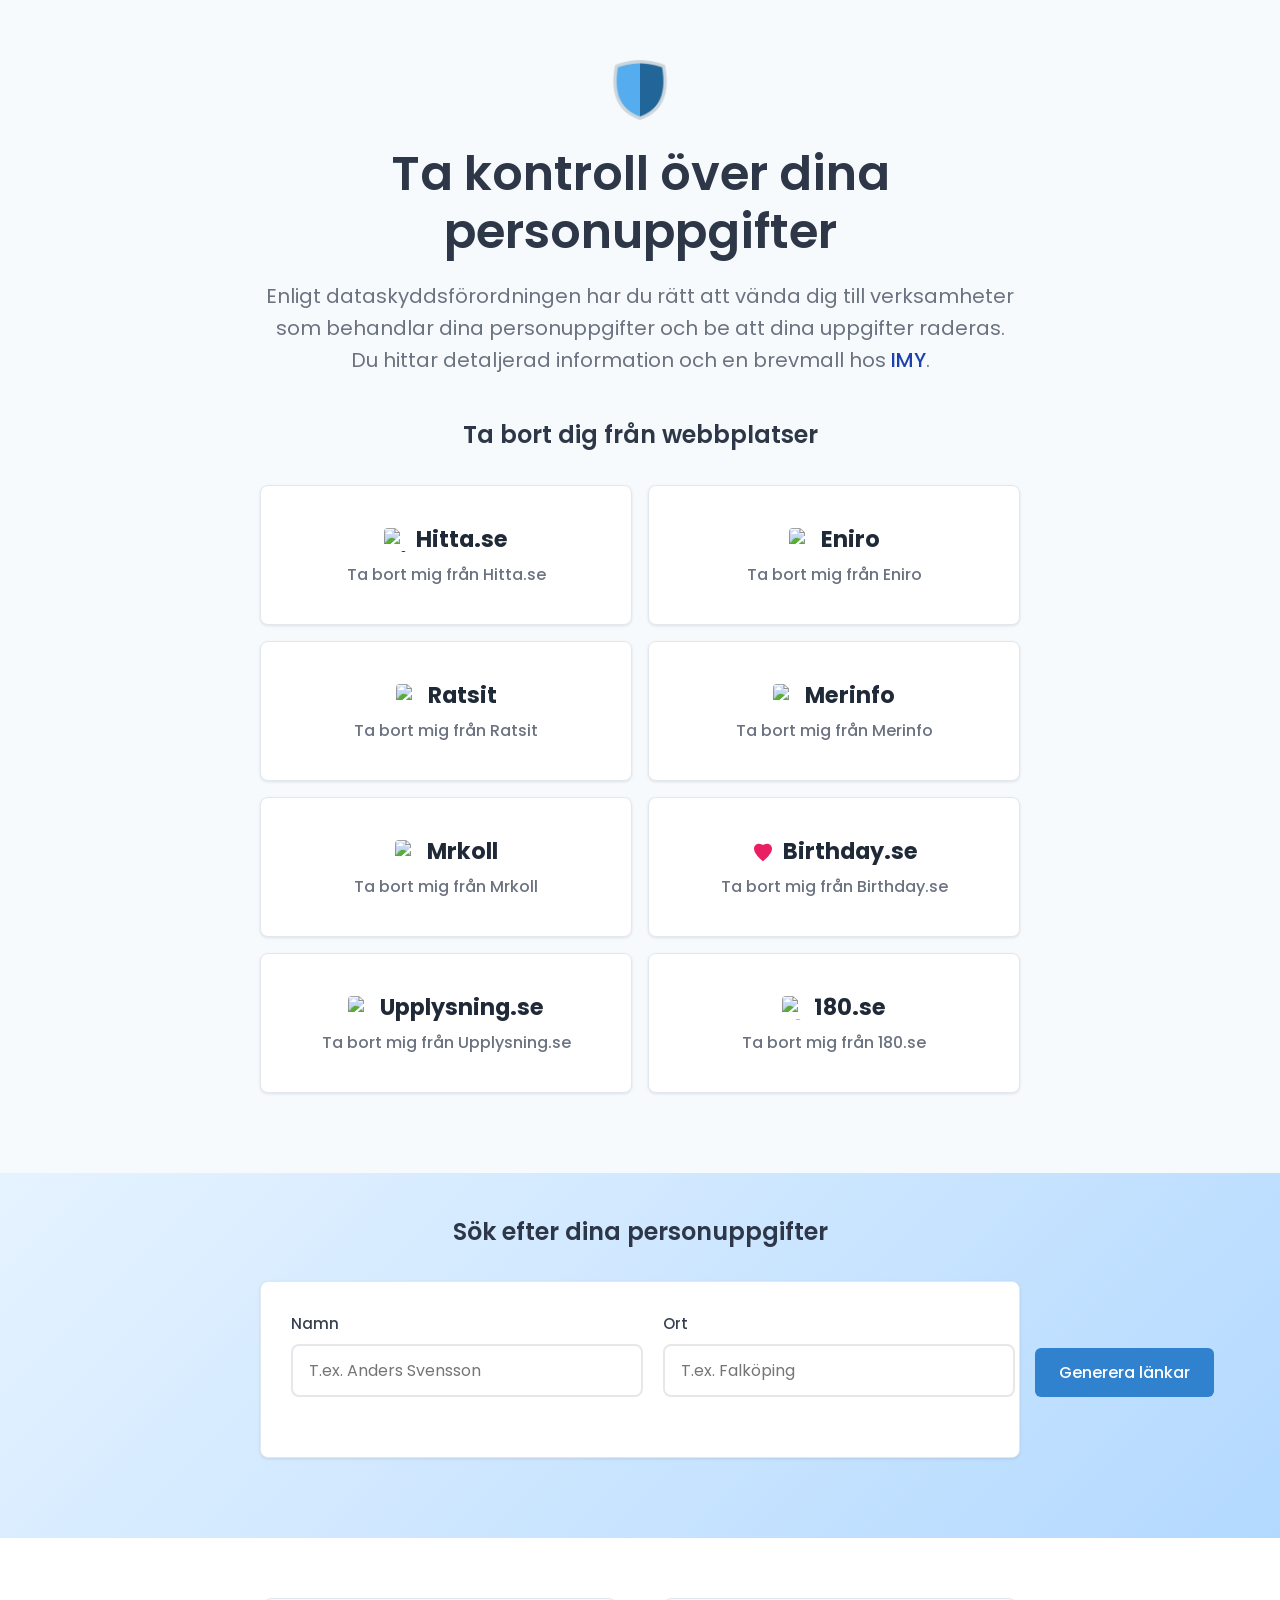
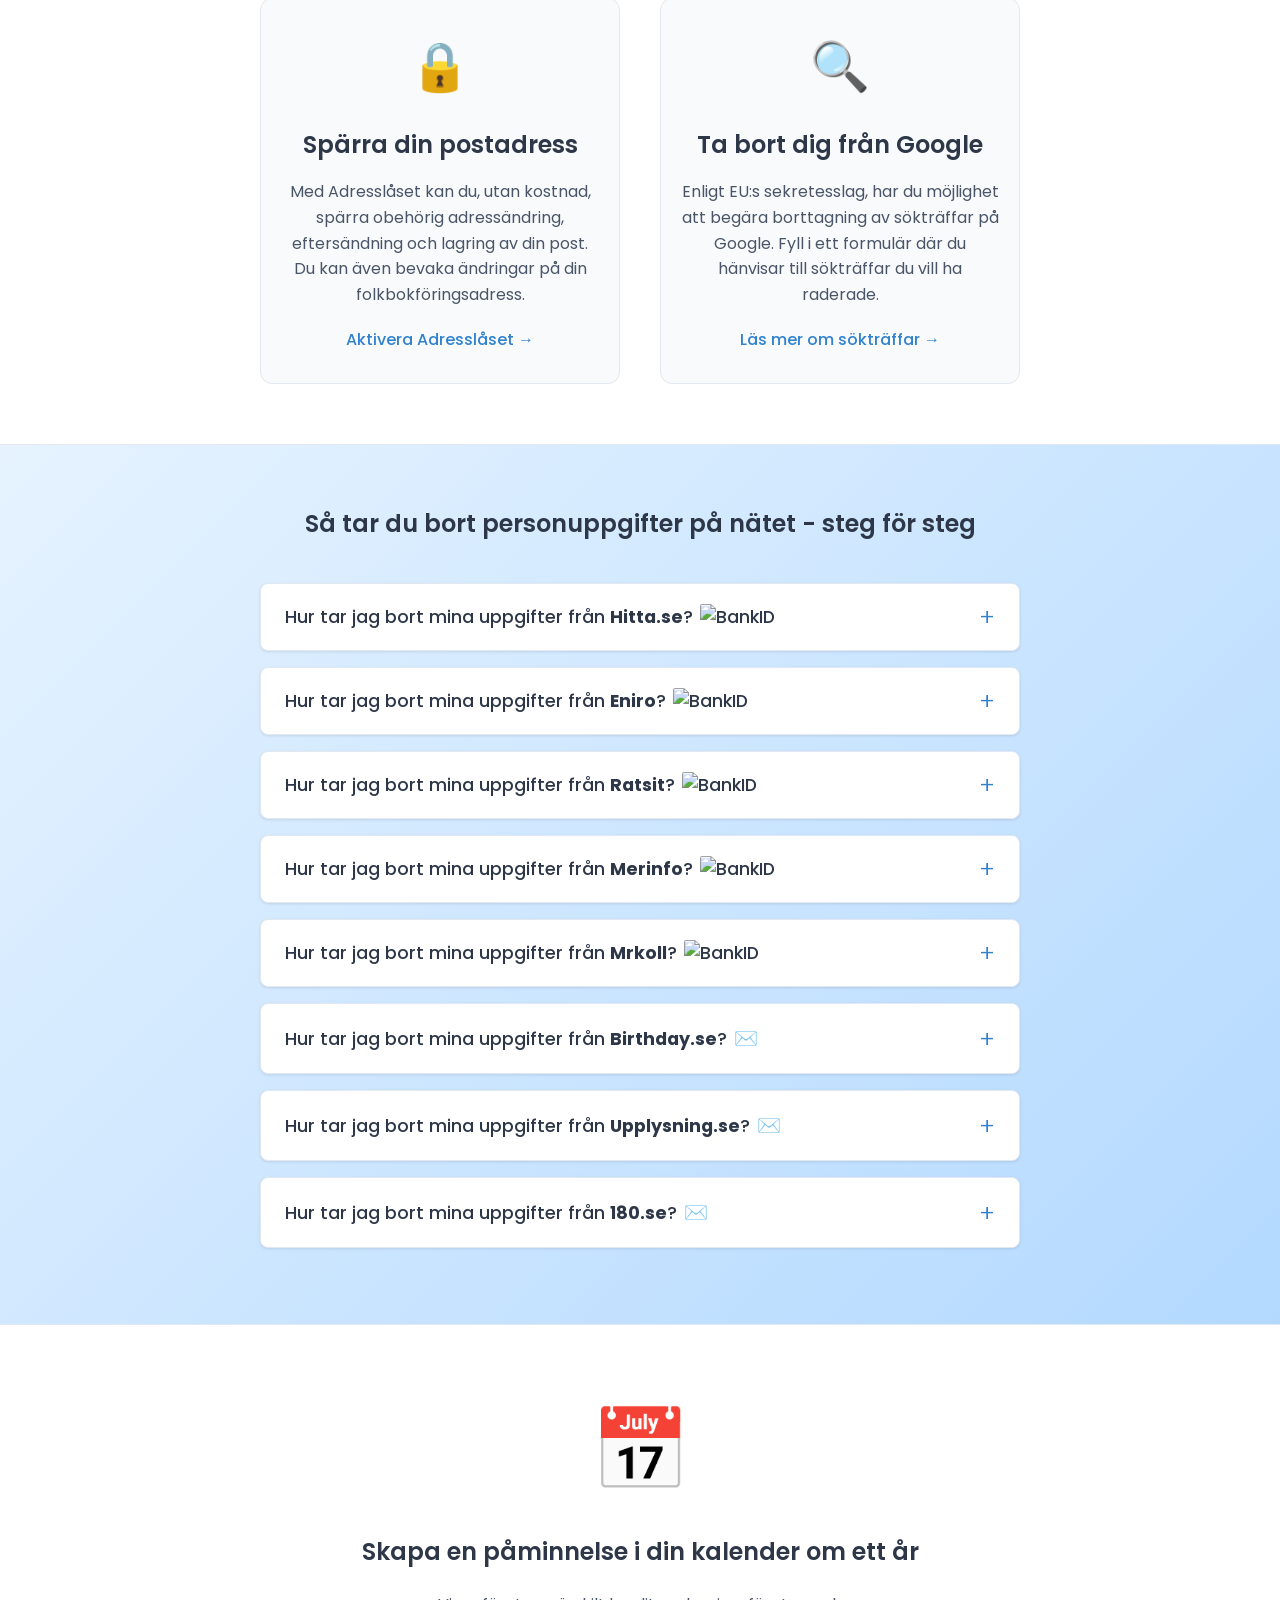
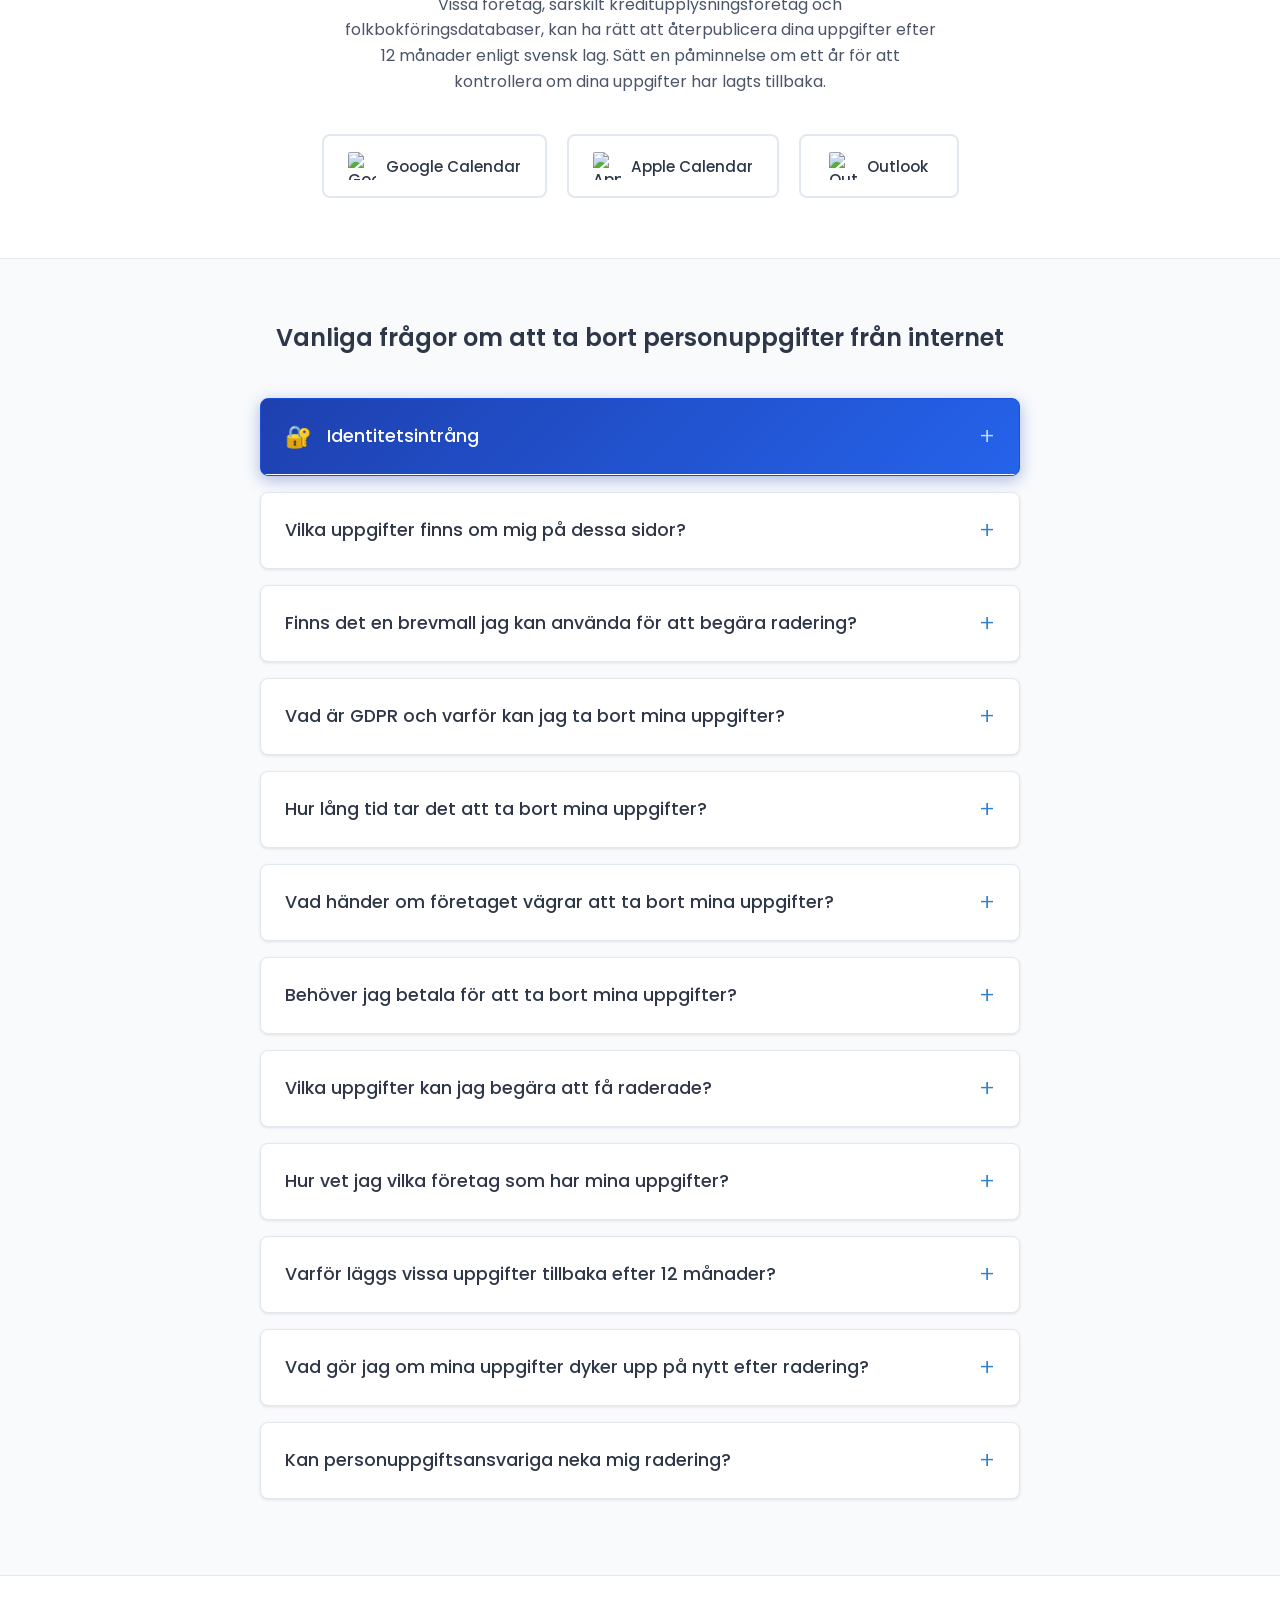
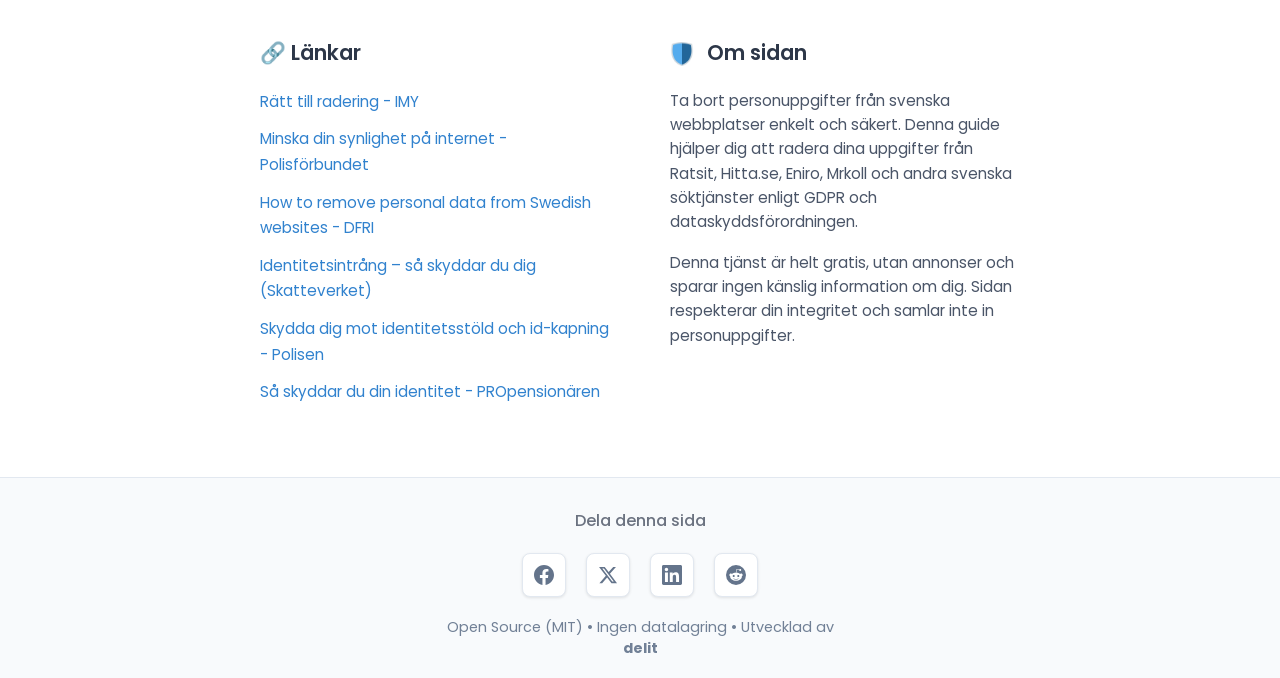
==== commit 95463280: "FAQ: identitetsintrång-ruta (blå), Skatteverket-länk, SEO och schema Made-with: Cursor" ====
--- a/index.html
+++ b/index.html
@@ -4,8 +4,8 @@
     <meta charset="UTF-8">
     <meta name="viewport" content="width=device-width, initial-scale=1.0">
     
-    <meta name="description" content="Ta bort dina personuppgifter från internet. Vi hjälper dig att ta bort dig från Ratsit, Hitta.se, Eniro, Mrkoll och andra svenska webbplatser enligt GDPR. Inkluderar sökfunktion, steg-för-steg instruktioner, kalenderpåminnelser, FAQ och användbara länkar.">
-    <meta name="keywords" content="ta bort personuppgifter, integritet, GDPR, ratsit, hitta.se, eniro, mrkoll, sverige, svenska webbplatser, dataskydd">
+    <meta name="description" content="Ta bort dina personuppgifter från internet. Vi hjälper dig att ta bort dig från Ratsit, Hitta.se, Eniro, Mrkoll och andra svenska webbplatser enligt GDPR. Information om identitetsintrång, id-kapning och skydd enligt Skatteverket. Inkluderar sökfunktion, steg-för-steg, kalenderpåminnelser och FAQ.">
+    <meta name="keywords" content="ta bort personuppgifter, integritet, GDPR, identitetsintrång, identitetsstöld, id-kapning, identitetskapning, Skatteverket, ratsit, hitta.se, eniro, mrkoll, sverige, svenska webbplatser, dataskydd">
     <meta name="author" content="Ta bort mig">
     <meta name="robots" content="index, follow">
     <meta name="geo.region" content="SE">
@@ -16,7 +16,7 @@
     <meta property="og:type" content="website">
     <meta property="og:url" content="https://delit.github.io/tabort/">
     <meta property="og:title" content="Ta bort mig - Ta bort dina personuppgifter från internet">
-    <meta property="og:description" content="Vi hjälper dig att ta bort dina personuppgifter från olika svenska webbplatser som Ratsit, Hitta.se, Eniro och flera andra enligt GDPR.">
+    <meta property="og:description" content="Ta bort personuppgifter från Ratsit, Hitta.se, Eniro m.fl. enligt GDPR. Läs om identitetsintrång, id-kapning och hur du skyddar dig – med länk till Skatteverket.">
     <meta property="og:image" content="https://delit.github.io/tabort/favicon/android-chrome-512x512.png">
     <meta property="og:locale" content="sv_SE">
     
@@ -24,7 +24,7 @@
     <meta property="twitter:card" content="summary_large_image">
     <meta property="twitter:url" content="https://delit.github.io/tabort/">
     <meta property="twitter:title" content="Ta bort mig - Ta bort dina personuppgifter från internet">
-    <meta property="twitter:description" content="Vi hjälper dig att ta bort dina personuppgifter från olika svenska webbplatser enligt GDPR.">
+    <meta property="twitter:description" content="Ta bort personuppgifter enligt GDPR. FAQ om identitetsintrång och id-kapning med vägledning från Skatteverket.">
     <meta property="twitter:image" content="https://delit.github.io/tabort/favicon/android-chrome-512x512.png">
     
     <!-- Canonical URL -->
@@ -428,7 +428,7 @@
         <div class="container">
             <div class="column-icon" aria-hidden="true">📅</div>
             <h2 id="calendar-reminder-heading">Skapa en påminnelse i din kalender om ett år</h2>
-            <p class="calendar-reminder-description">Sätt en påminnelse om ett år för att kontrollera om dina uppgifter har lagts tillbaka på webbplatserna.</p>
+            <p class="calendar-reminder-description">Vissa företag, särskilt kreditupplysningsföretag och folkbokföringsdatabaser, kan ha rätt att återpublicera dina uppgifter efter 12 månader enligt svensk lag. Sätt en påminnelse om ett år för att kontrollera om dina uppgifter har lagts tillbaka.</p>
             <div class="calendar-buttons">
                 <button class="calendar-button" onclick="createCalendarEvent('google')" aria-label="Skapa Google Calendar påminnelse" tabindex="0">
                     <img src="https://www.google.com/s2/favicons?sz=32&domain=calendar.google.com" alt="Google Calendar" class="calendar-icon">
@@ -451,6 +451,19 @@
         <div class="container">
             <h2 id="faq-heading">Vanliga frågor om att ta bort personuppgifter från internet</h2>
             <div class="faq-list">
+                <div class="faq-item faq-item-highlight" id="faq-identitetsintrang">
+                    <button class="faq-question faq-question-highlight" aria-expanded="false" aria-controls="faq-answer-identitetsintrang" id="faq-question-identitetsintrang">
+                        <span class="faq-question-text">
+                            <span class="faq-question-icon" aria-hidden="true">🔐</span>
+                            Identitetsintrång
+                        </span>
+                        <span class="faq-icon">+</span>
+                    </button>
+                    <div class="faq-answer faq-answer-highlight" id="faq-answer-identitetsintrang" aria-hidden="true" role="region" aria-labelledby="faq-question-identitetsintrang">
+                        <p>Identitetsintrång är när någon obehörig använder din legitimation, dina lösenord, ditt personnummer eller ditt mobila bank-id för att till exempel beställa varor eller ta lån i ditt namn. Det kallas också för identitetsstöld, id-kapning eller identitetskapning och är en form av bedrägeri.</p>
+                        <p><a href="https://www.skatteverket.se/privat/folkbokforing/identitetsintrang.4.35c34f651660af3747c3178.html" target="_blank" rel="noopener noreferrer" class="faq-highlight-link">Läs mer om identitetsintrång och hur du skyddar dig – Skatteverket<span class="sr-only"> (öppnas i nytt fönster)</span></a></p>
+                    </div>
+                </div>
                 <div class="faq-item">
                     <button class="faq-question" aria-expanded="false" aria-controls="faq-answer-1">
                         <span class="faq-question-text">Vilka uppgifter finns om mig på dessa sidor?</span>
@@ -633,6 +646,7 @@
                         <li><a href="https://www.imy.se/privatperson/dataskydd/dina-rattigheter/radering/" target="_blank" rel="noopener noreferrer" tabindex="0">Rätt till radering - IMY</a></li>
                         <li><a href="https://www.polisforbundet.se/rad-och-stod/hot-och-vald-mot-poliser/minska-din-synlighet-pa-internet/" target="_blank" rel="noopener noreferrer" tabindex="0">Minska din synlighet på internet - Polisförbundet</a></li>
                         <li><a href="https://www.dfri.se/how-do-i-remove-my-personal-data-from-open-online-websites-in-sweden-here-are-the-answers/" target="_blank" rel="noopener noreferrer" tabindex="0">How to remove personal data from Swedish websites - DFRI</a></li>
+                        <li><a href="https://www.skatteverket.se/privat/folkbokforing/identitetsintrang.4.35c34f651660af3747c3178.html" target="_blank" rel="noopener noreferrer" tabindex="0">Identitetsintrång – så skyddar du dig (Skatteverket)</a></li>
                         <li><a href="https://polisen.se/utsatt-for-brott/polisanmalan/bedrageri/bedragerier/identitetbedrageri/" target="_blank" rel="noopener noreferrer" tabindex="0">Skydda dig mot identitetsstöld och id-kapning - Polisen</a></li>
                         <li><a href="https://propensionaren.se/sa-skyddar-du-din-identitet/" target="_blank" rel="noopener noreferrer" tabindex="0">Så skyddar du din identitet - PROpensionären</a></li>
                     </ul>
@@ -701,7 +715,7 @@
         "@context": "https://schema.org",
         "@type": "WebSite",
         "name": "Ta bort mig",
-        "description": "Ta bort dina personuppgifter från internet. Vi hjälper dig att ta bort dig från Ratsit, Hitta.se, Eniro, Mrkoll och andra svenska webbplatser enligt GDPR.",
+        "description": "Ta bort dina personuppgifter från internet. Vi hjälper dig att ta bort dig från Ratsit, Hitta.se, Eniro, Mrkoll och andra svenska webbplatser enligt GDPR. Information om identitetsintrång och id-kapning med vägledning från Skatteverket.",
         "url": "https://delit.github.io/tabort/",
         "inLanguage": "sv-SE",
         "audience": {
@@ -732,6 +746,15 @@
         "mainEntity": [
             {
                 "@type": "Question",
+                "name": "Vad är identitetsintrång och hur skyddar jag mig?",
+                "acceptedAnswer": {
+                    "@type": "Answer",
+                    "text": "Identitetsintrång är när någon obehörig använder din legitimation, dina lösenord, ditt personnummer eller ditt mobila bank-id för att till exempel beställa varor eller ta lån i ditt namn. Det kallas också för identitetsstöld, id-kapning eller identitetskapning och är en form av bedrägeri. Skatteverket beskriver vad du kan göra för att skydda dig, till exempel bevaka adress, spärra obehörig adressändring och adresslås.",
+                    "url": "https://www.skatteverket.se/privat/folkbokforing/identitetsintrang.4.35c34f651660af3747c3178.html"
+                }
+            },
+            {
+                "@type": "Question",
                 "name": "Vilka uppgifter finns om mig på dessa sidor?",
                 "acceptedAnswer": {
                     "@type": "Answer",
@@ -892,7 +915,7 @@
         "@context": "https://schema.org",
         "@type": "WebPage",
         "name": "Ta bort personuppgifter från svenska webbplatser",
-        "description": "Komplett guide för att ta bort dina personuppgifter från Ratsit, Hitta.se, Eniro, Mrkoll och andra svenska söktjänster enligt GDPR. Inkluderar steg-för-steg instruktioner, sökfunktion och FAQ.",
+        "description": "Komplett guide för att ta bort dina personuppgifter från Ratsit, Hitta.se, Eniro, Mrkoll och andra svenska söktjänster enligt GDPR. FAQ om identitetsintrång, id-kapning och skydd enligt Skatteverket. Inkluderar steg-för-steg, sökfunktion och kalenderpåminnelse.",
         "url": "https://delit.github.io/tabort/",
         "inLanguage": "sv-SE",
         "isPartOf": {
@@ -916,6 +939,11 @@
                 "@type": "Country",
                 "name": "Sweden"
             }
+        },
+        "mentions": {
+            "@type": "WebPage",
+            "name": "Identitetsintrång – Skatteverket",
+            "url": "https://www.skatteverket.se/privat/folkbokforing/identitetsintrang.4.35c34f651660af3747c3178.html"
         }
     }
     </script>
--- a/styles.css
+++ b/styles.css
@@ -677,6 +677,51 @@
     box-shadow: 0 1px 3px rgba(0, 0, 0, 0.1);
 }
 
+/* FAQ: utmärkt ruta – identitetsintrång (blå) */
+.faq-item-highlight {
+    background: linear-gradient(135deg, #1e40af 0%, #2563eb 100%);
+    border-color: #1d4ed8;
+    box-shadow: 0 4px 16px rgba(30, 64, 175, 0.35);
+}
+
+.faq-item-highlight .faq-icon {
+    color: #bfdbfe;
+}
+
+.faq-item-highlight .faq-question[aria-expanded="true"] .faq-icon {
+    color: #e0e7ff;
+}
+
+.faq-question-icon {
+    margin-right: 10px;
+    font-size: 1.35rem;
+    vertical-align: -0.1em;
+}
+
+.faq-answer-highlight {
+    background-color: #ffffff;
+    color: #2d3748;
+    border-top: 1px solid rgba(255, 255, 255, 0.25);
+}
+
+.faq-highlight-link {
+    display: inline-block;
+    margin-top: 4px;
+    font-weight: 600;
+    color: #1e40af;
+    text-decoration: underline;
+    text-underline-offset: 3px;
+}
+
+.faq-highlight-link:hover {
+    color: #1d4ed8;
+}
+
+.faq-highlight-link:focus {
+    outline: 2px solid #2563eb;
+    outline-offset: 2px;
+}
+
 .faq-question {
     width: 100%;
     background: none;
@@ -694,6 +739,10 @@
     transition: all 0.2s ease;
 }
 
+.faq-question.faq-question-highlight {
+    color: #ffffff;
+}
+
 .step-by-step-question {
     width: 100%;
     background: none;
@@ -715,10 +764,20 @@
     color: #4a5568;
 }
 
+.faq-item-highlight .faq-question:hover {
+    background-color: rgba(255, 255, 255, 0.12);
+    color: #ffffff;
+}
+
 .faq-question:focus,
 .step-by-step-question:focus {
     outline: 2px solid #3182ce;
     outline-offset: -2px;
+}
+
+.faq-item-highlight .faq-question:focus {
+    outline: 2px solid #bfdbfe;
+    outline-offset: 2px;
 }
 
 .faq-question-text {
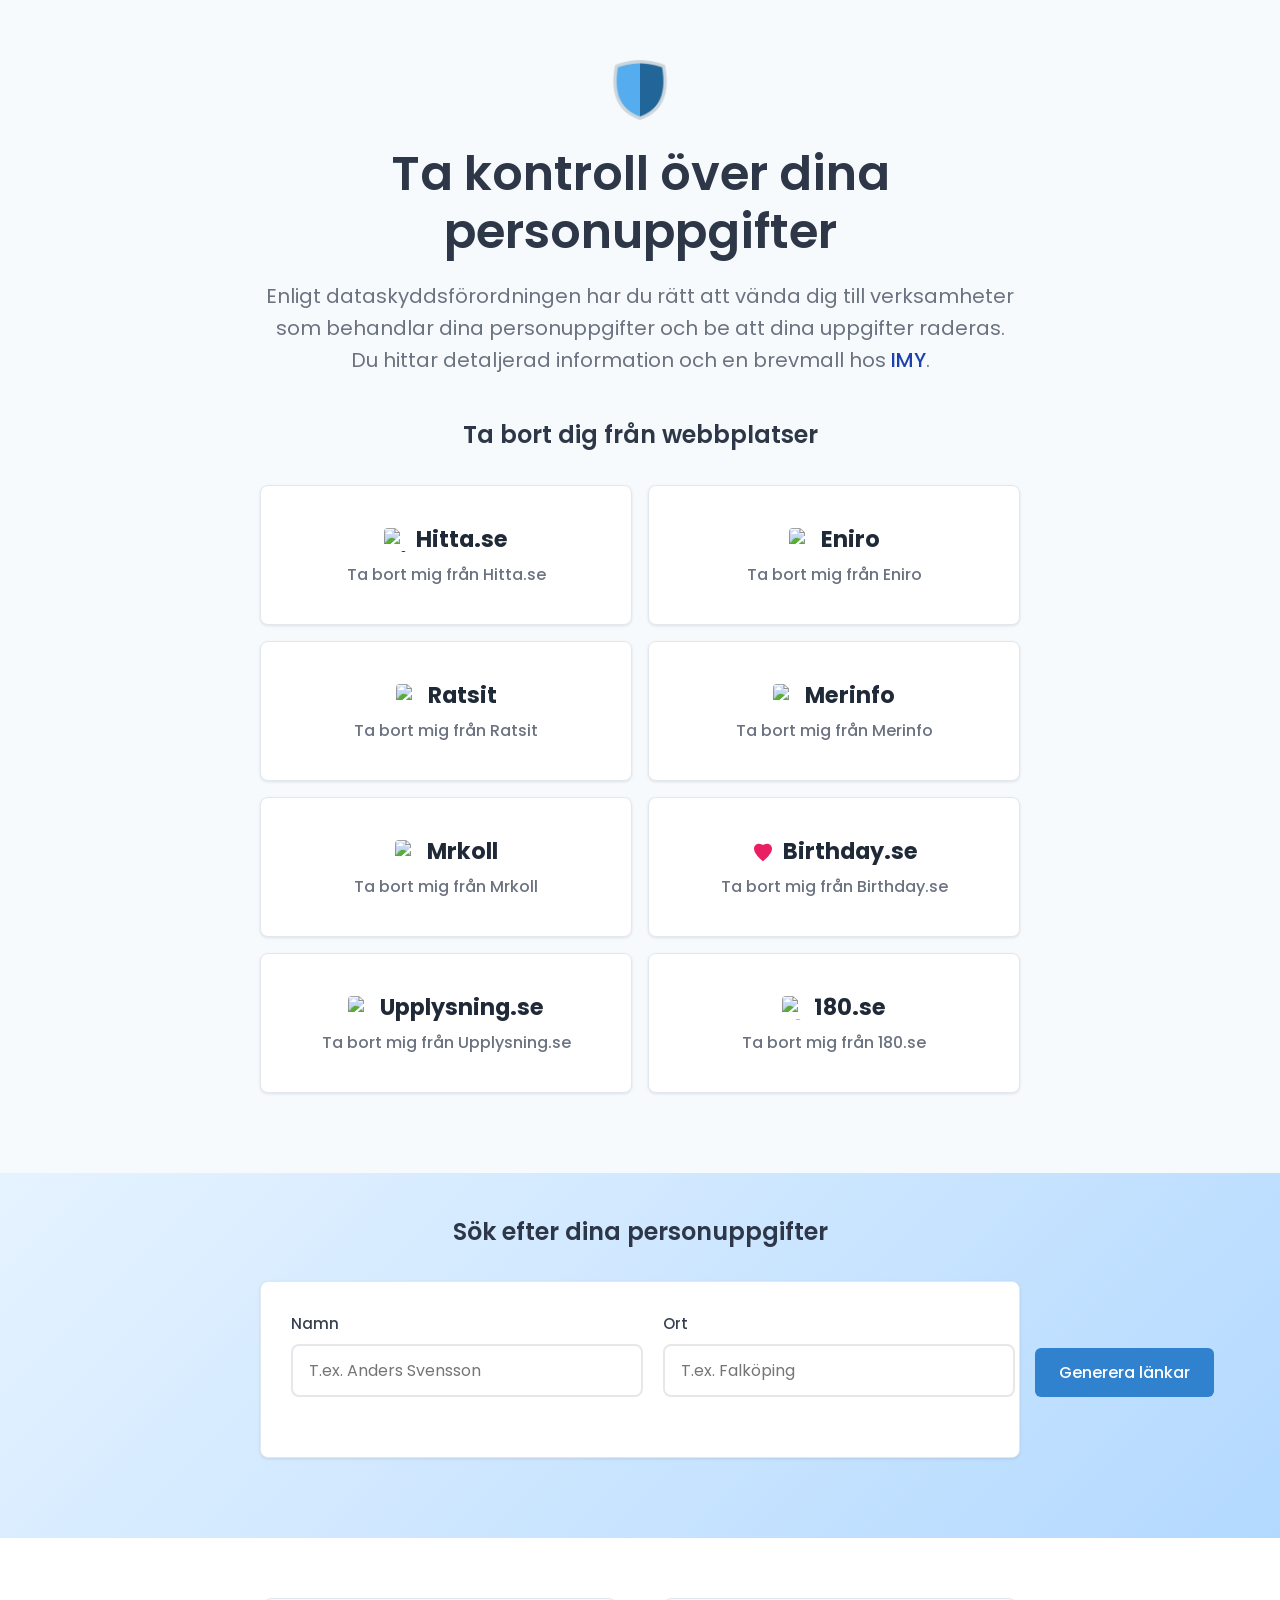
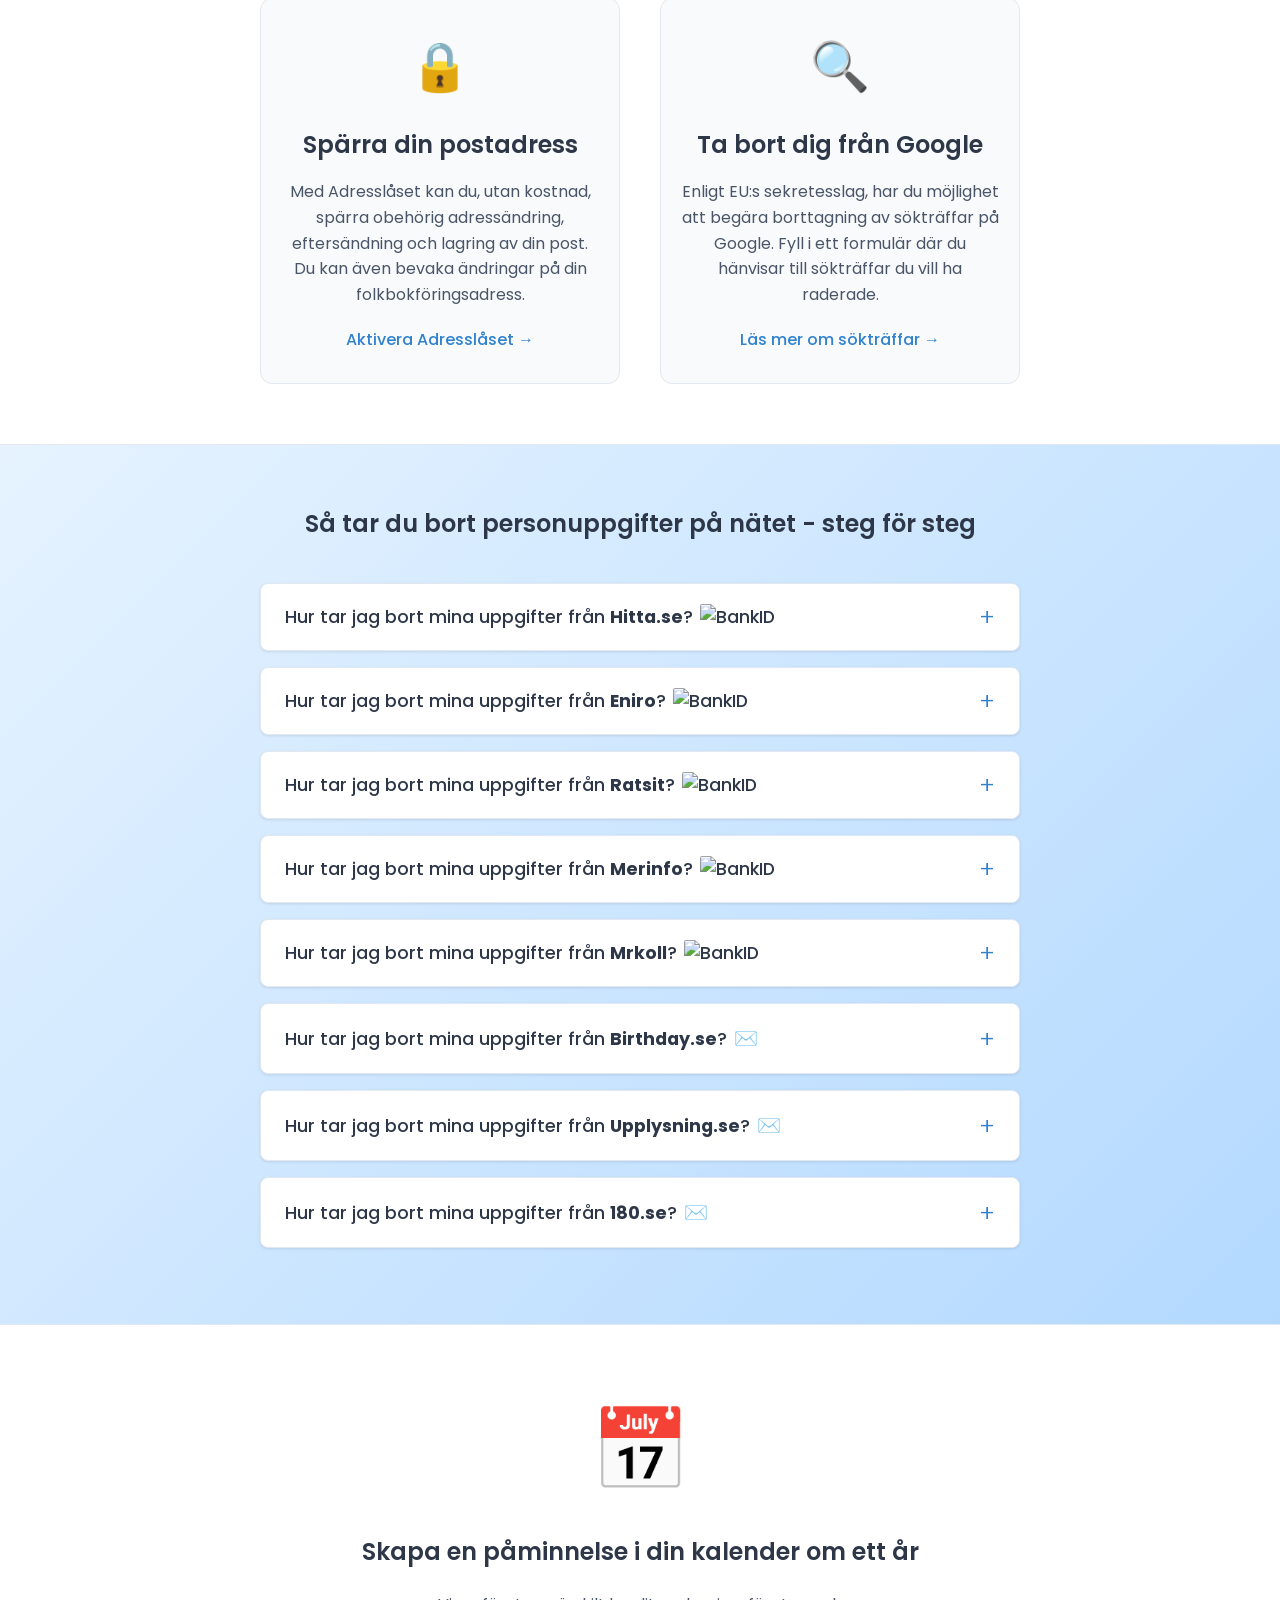
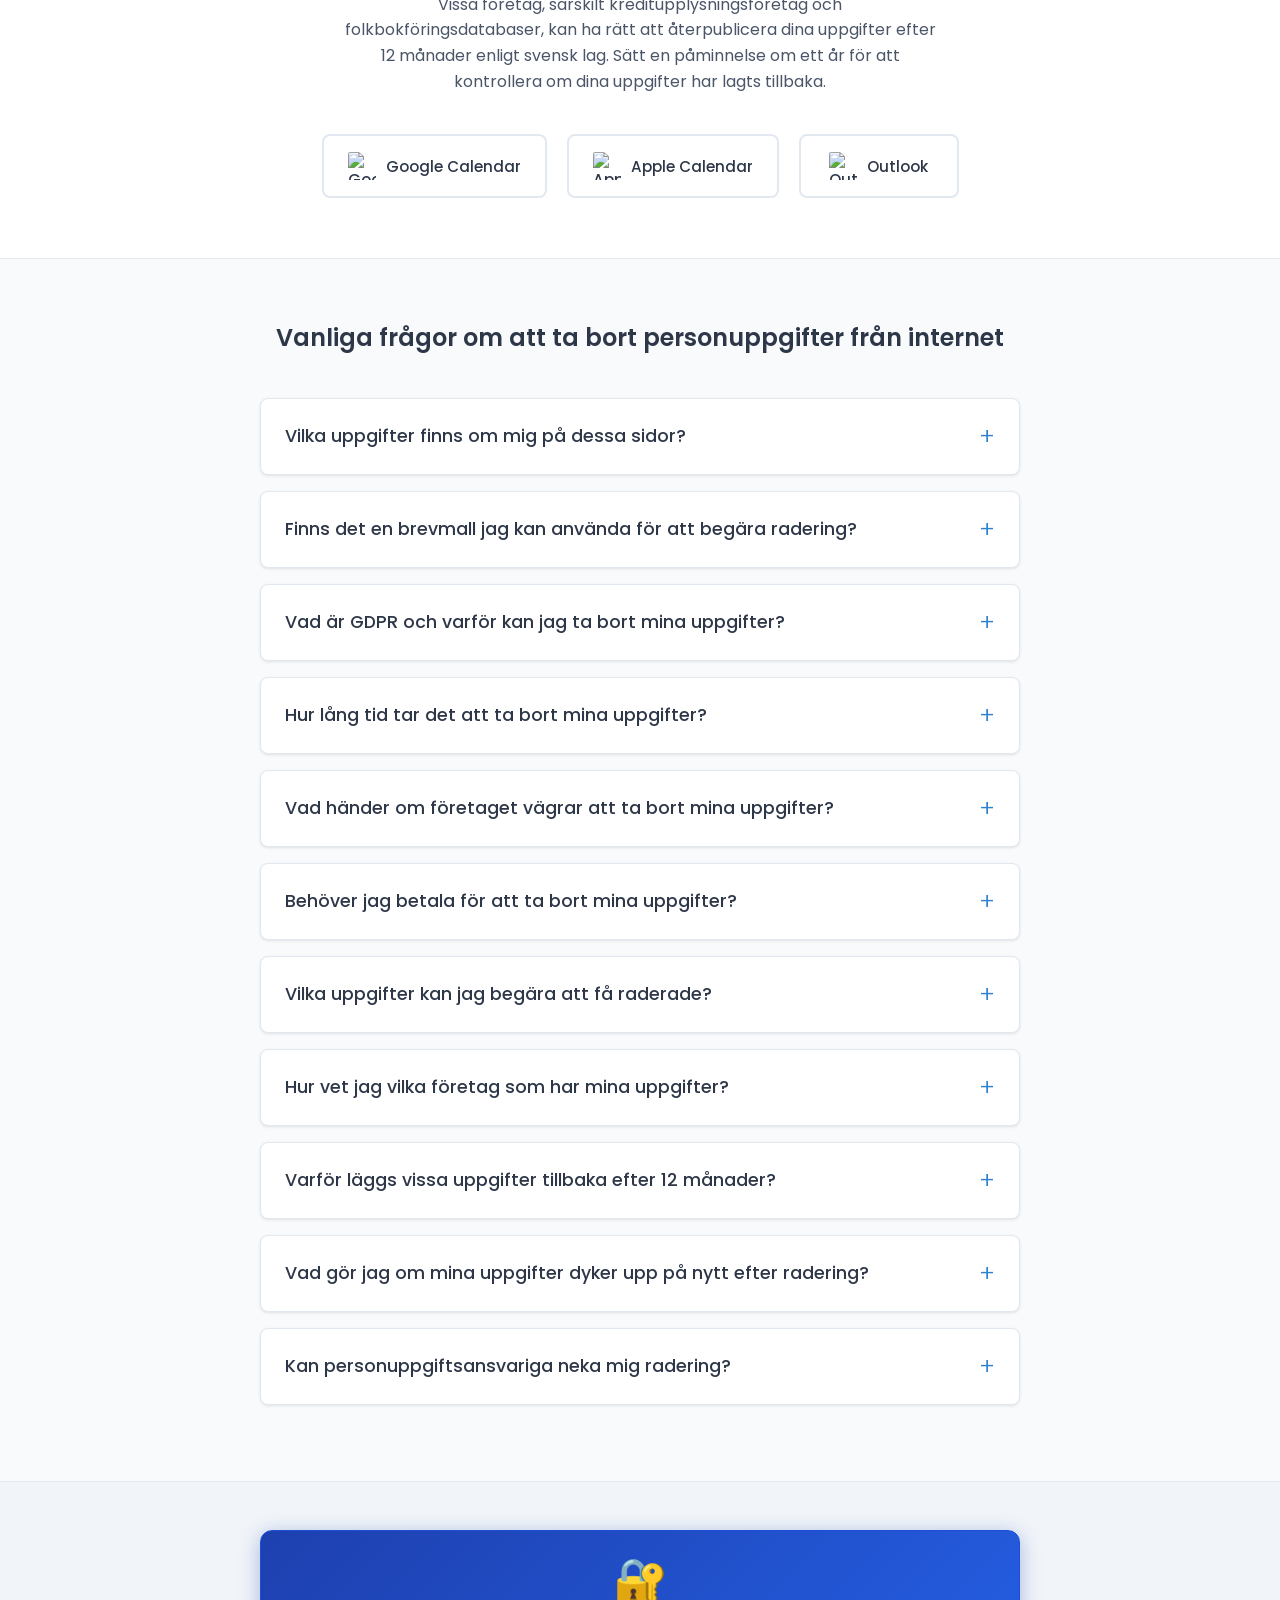
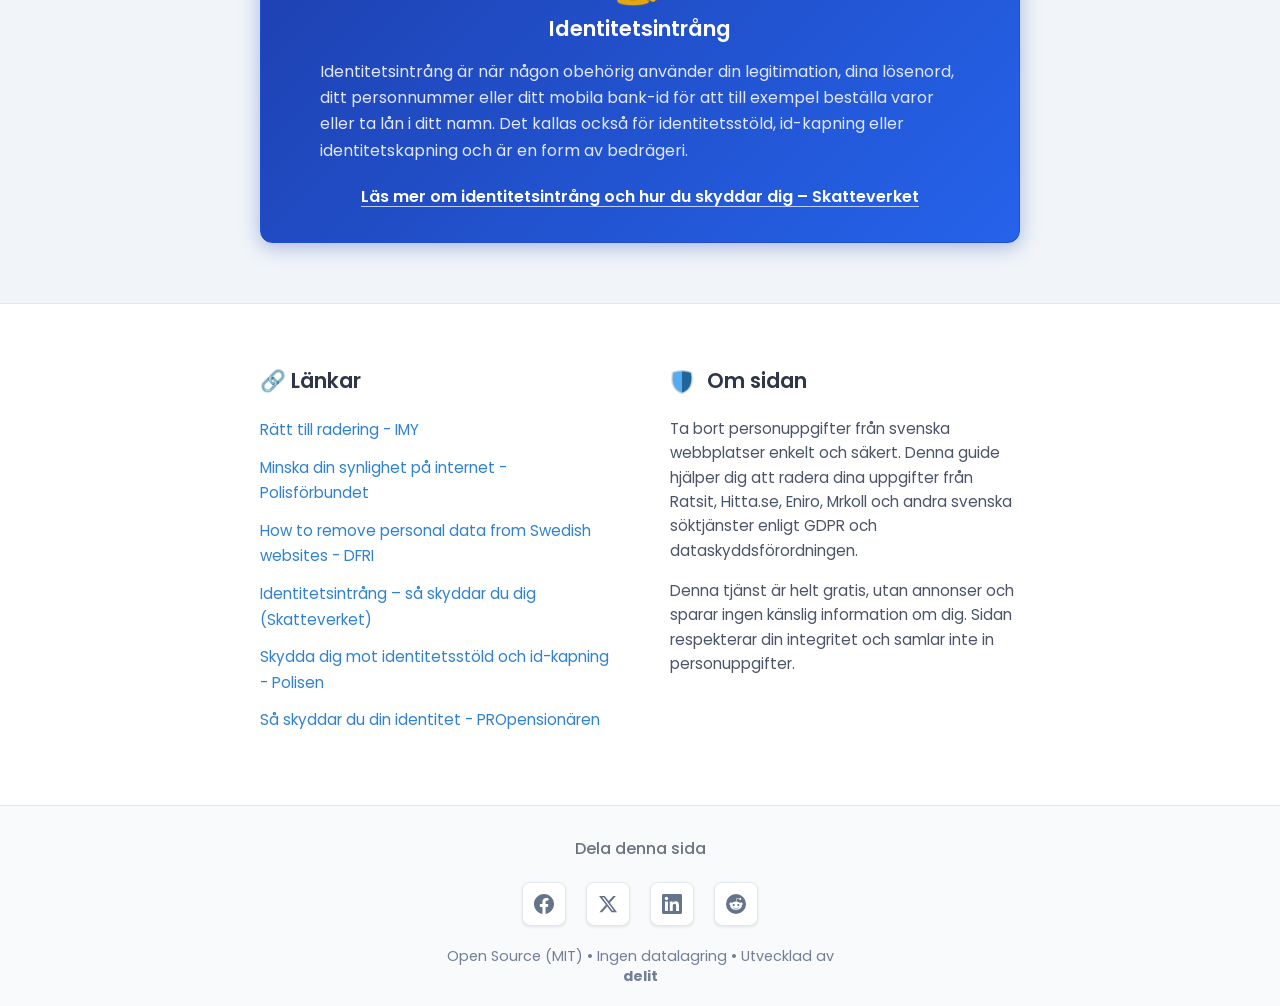
==== commit 74513f96: "Flytta identitetsintrång till egen sektion under FAQ (inte accordion) Made-with: Cursor" ====
--- a/index.html
+++ b/index.html
@@ -24,7 +24,7 @@
     <meta property="twitter:card" content="summary_large_image">
     <meta property="twitter:url" content="https://delit.github.io/tabort/">
     <meta property="twitter:title" content="Ta bort mig - Ta bort dina personuppgifter från internet">
-    <meta property="twitter:description" content="Ta bort personuppgifter enligt GDPR. FAQ om identitetsintrång och id-kapning med vägledning från Skatteverket.">
+    <meta property="twitter:description" content="Ta bort personuppgifter enligt GDPR. Efter FAQ: identitetsintrång och id-kapning med vägledning från Skatteverket.">
     <meta property="twitter:image" content="https://delit.github.io/tabort/favicon/android-chrome-512x512.png">
     
     <!-- Canonical URL -->
@@ -451,19 +451,6 @@
         <div class="container">
             <h2 id="faq-heading">Vanliga frågor om att ta bort personuppgifter från internet</h2>
             <div class="faq-list">
-                <div class="faq-item faq-item-highlight" id="faq-identitetsintrang">
-                    <button class="faq-question faq-question-highlight" aria-expanded="false" aria-controls="faq-answer-identitetsintrang" id="faq-question-identitetsintrang">
-                        <span class="faq-question-text">
-                            <span class="faq-question-icon" aria-hidden="true">🔐</span>
-                            Identitetsintrång
-                        </span>
-                        <span class="faq-icon">+</span>
-                    </button>
-                    <div class="faq-answer faq-answer-highlight" id="faq-answer-identitetsintrang" aria-hidden="true" role="region" aria-labelledby="faq-question-identitetsintrang">
-                        <p>Identitetsintrång är när någon obehörig använder din legitimation, dina lösenord, ditt personnummer eller ditt mobila bank-id för att till exempel beställa varor eller ta lån i ditt namn. Det kallas också för identitetsstöld, id-kapning eller identitetskapning och är en form av bedrägeri.</p>
-                        <p><a href="https://www.skatteverket.se/privat/folkbokforing/identitetsintrang.4.35c34f651660af3747c3178.html" target="_blank" rel="noopener noreferrer" class="faq-highlight-link">Läs mer om identitetsintrång och hur du skyddar dig – Skatteverket<span class="sr-only"> (öppnas i nytt fönster)</span></a></p>
-                    </div>
-                </div>
                 <div class="faq-item">
                     <button class="faq-question" aria-expanded="false" aria-controls="faq-answer-1">
                         <span class="faq-question-text">Vilka uppgifter finns om mig på dessa sidor?</span>
@@ -632,6 +619,22 @@
                     </div>
                 </div>
             </div>
+        </div>
+    </section>
+
+    <!-- Identitetsintrång – egen ruta under FAQ (inte del av FAQ-accordion) -->
+    <section id="identitetsintrang-section" class="identitetsintrang-section" aria-labelledby="identitetsintrang-heading">
+        <div class="container">
+            <article class="identitetsintrang-card">
+                <div class="identitetsintrang-card-inner">
+                    <div class="identitetsintrang-icon" aria-hidden="true">🔐</div>
+                    <h2 id="identitetsintrang-heading" class="identitetsintrang-title">Identitetsintrång</h2>
+                    <p class="identitetsintrang-text">Identitetsintrång är när någon obehörig använder din legitimation, dina lösenord, ditt personnummer eller ditt mobila bank-id för att till exempel beställa varor eller ta lån i ditt namn. Det kallas också för identitetsstöld, id-kapning eller identitetskapning och är en form av bedrägeri.</p>
+                    <p class="identitetsintrang-actions">
+                        <a href="https://www.skatteverket.se/privat/folkbokforing/identitetsintrang.4.35c34f651660af3747c3178.html" target="_blank" rel="noopener noreferrer" class="identitetsintrang-link">Läs mer om identitetsintrång och hur du skyddar dig – Skatteverket<span class="sr-only"> (öppnas i nytt fönster)</span></a>
+                    </p>
+                </div>
+            </article>
         </div>
     </section>
 
@@ -746,15 +749,6 @@
         "mainEntity": [
             {
                 "@type": "Question",
-                "name": "Vad är identitetsintrång och hur skyddar jag mig?",
-                "acceptedAnswer": {
-                    "@type": "Answer",
-                    "text": "Identitetsintrång är när någon obehörig använder din legitimation, dina lösenord, ditt personnummer eller ditt mobila bank-id för att till exempel beställa varor eller ta lån i ditt namn. Det kallas också för identitetsstöld, id-kapning eller identitetskapning och är en form av bedrägeri. Skatteverket beskriver vad du kan göra för att skydda dig, till exempel bevaka adress, spärra obehörig adressändring och adresslås.",
-                    "url": "https://www.skatteverket.se/privat/folkbokforing/identitetsintrang.4.35c34f651660af3747c3178.html"
-                }
-            },
-            {
-                "@type": "Question",
                 "name": "Vilka uppgifter finns om mig på dessa sidor?",
                 "acceptedAnswer": {
                     "@type": "Answer",
@@ -906,6 +900,29 @@
                 }
             }
         ]
+    }
+    </script>
+
+    <!-- Identitetsintrång (egen sektion under FAQ, inte FAQPage) -->
+    <script type="application/ld+json">
+    {
+        "@context": "https://schema.org",
+        "@type": "Article",
+        "headline": "Identitetsintrång",
+        "description": "Identitetsintrång, identitetsstöld och id-kapning – när någon obehörig använder din legitimation eller personnummer. Officiell vägledning hos Skatteverket.",
+        "articleBody": "Identitetsintrång är när någon obehörig använder din legitimation, dina lösenord, ditt personnummer eller ditt mobila bank-id för att till exempel beställa varor eller ta lån i ditt namn. Det kallas också för identitetsstöld, id-kapning eller identitetskapning och är en form av bedrägeri.",
+        "inLanguage": "sv-SE",
+        "url": "https://delit.github.io/tabort/#identitetsintrang-section",
+        "mainEntityOfPage": {
+            "@type": "WebPage",
+            "@id": "https://delit.github.io/tabort/#identitetsintrang-section"
+        },
+        "isBasedOn": "https://www.skatteverket.se/privat/folkbokforing/identitetsintrang.4.35c34f651660af3747c3178.html",
+        "author": {
+            "@type": "GovernmentOrganization",
+            "name": "Skatteverket",
+            "url": "https://www.skatteverket.se"
+        }
     }
     </script>
 
@@ -915,7 +932,7 @@
         "@context": "https://schema.org",
         "@type": "WebPage",
         "name": "Ta bort personuppgifter från svenska webbplatser",
-        "description": "Komplett guide för att ta bort dina personuppgifter från Ratsit, Hitta.se, Eniro, Mrkoll och andra svenska söktjänster enligt GDPR. FAQ om identitetsintrång, id-kapning och skydd enligt Skatteverket. Inkluderar steg-för-steg, sökfunktion och kalenderpåminnelse.",
+        "description": "Komplett guide för att ta bort dina personuppgifter från Ratsit, Hitta.se, Eniro, Mrkoll och andra svenska söktjänster enligt GDPR. Efter FAQ: information om identitetsintrång och id-kapning med länk till Skatteverket. Inkluderar steg-för-steg, sökfunktion och kalenderpåminnelse.",
         "url": "https://delit.github.io/tabort/",
         "inLanguage": "sv-SE",
         "isPartOf": {
--- a/styles.css
+++ b/styles.css
@@ -549,6 +549,79 @@
     background-color: #f8fafc;
     padding: 60px 0;
     border-top: 1px solid #e2e8f0;
+}
+
+/* Identitetsintrång – egen blå ruta under FAQ */
+.identitetsintrang-section {
+    background-color: #f1f5f9;
+    padding: 48px 0 60px;
+    border-top: 1px solid #e2e8f0;
+}
+
+.identitetsintrang-card {
+    max-width: 800px;
+    margin: 0 auto;
+    background: linear-gradient(135deg, #1e40af 0%, #2563eb 100%);
+    border-radius: 12px;
+    border: 1px solid #1d4ed8;
+    box-shadow: 0 4px 20px rgba(30, 64, 175, 0.35);
+    overflow: hidden;
+}
+
+.identitetsintrang-card-inner {
+    padding: 28px 32px 32px;
+    color: #ffffff;
+    text-align: center;
+}
+
+.identitetsintrang-icon {
+    font-size: 2.75rem;
+    line-height: 1;
+    margin-bottom: 12px;
+}
+
+.identitetsintrang-title {
+    font-family: 'Poppins', sans-serif;
+    font-size: 1.35rem;
+    font-weight: 600;
+    color: #ffffff;
+    margin: 0 0 16px;
+    line-height: 1.3;
+}
+
+.identitetsintrang-text {
+    font-size: 1rem;
+    line-height: 1.65;
+    color: #e0e7ff;
+    margin: 0 0 20px;
+    text-align: left;
+    max-width: 640px;
+    margin-left: auto;
+    margin-right: auto;
+}
+
+.identitetsintrang-actions {
+    margin: 0;
+}
+
+.identitetsintrang-link {
+    display: inline-block;
+    font-weight: 600;
+    color: #ffffff;
+    text-decoration: underline;
+    text-underline-offset: 4px;
+    text-decoration-color: rgba(255, 255, 255, 0.7);
+}
+
+.identitetsintrang-link:hover {
+    color: #bfdbfe;
+    text-decoration-color: #bfdbfe;
+}
+
+.identitetsintrang-link:focus {
+    outline: 2px solid #bfdbfe;
+    outline-offset: 3px;
+    border-radius: 2px;
 }
 
 /* Kalender påminnelse sektion */
@@ -677,51 +750,6 @@
     box-shadow: 0 1px 3px rgba(0, 0, 0, 0.1);
 }
 
-/* FAQ: utmärkt ruta – identitetsintrång (blå) */
-.faq-item-highlight {
-    background: linear-gradient(135deg, #1e40af 0%, #2563eb 100%);
-    border-color: #1d4ed8;
-    box-shadow: 0 4px 16px rgba(30, 64, 175, 0.35);
-}
-
-.faq-item-highlight .faq-icon {
-    color: #bfdbfe;
-}
-
-.faq-item-highlight .faq-question[aria-expanded="true"] .faq-icon {
-    color: #e0e7ff;
-}
-
-.faq-question-icon {
-    margin-right: 10px;
-    font-size: 1.35rem;
-    vertical-align: -0.1em;
-}
-
-.faq-answer-highlight {
-    background-color: #ffffff;
-    color: #2d3748;
-    border-top: 1px solid rgba(255, 255, 255, 0.25);
-}
-
-.faq-highlight-link {
-    display: inline-block;
-    margin-top: 4px;
-    font-weight: 600;
-    color: #1e40af;
-    text-decoration: underline;
-    text-underline-offset: 3px;
-}
-
-.faq-highlight-link:hover {
-    color: #1d4ed8;
-}
-
-.faq-highlight-link:focus {
-    outline: 2px solid #2563eb;
-    outline-offset: 2px;
-}
-
 .faq-question {
     width: 100%;
     background: none;
@@ -739,10 +767,6 @@
     transition: all 0.2s ease;
 }
 
-.faq-question.faq-question-highlight {
-    color: #ffffff;
-}
-
 .step-by-step-question {
     width: 100%;
     background: none;
@@ -764,20 +788,10 @@
     color: #4a5568;
 }
 
-.faq-item-highlight .faq-question:hover {
-    background-color: rgba(255, 255, 255, 0.12);
-    color: #ffffff;
-}
-
 .faq-question:focus,
 .step-by-step-question:focus {
     outline: 2px solid #3182ce;
     outline-offset: -2px;
-}
-
-.faq-item-highlight .faq-question:focus {
-    outline: 2px solid #bfdbfe;
-    outline-offset: 2px;
 }
 
 .faq-question-text {
@@ -1582,8 +1596,21 @@
 
 @media (max-width: 480px) {
     .faq-section,
-    .step-by-step-section {
+    .step-by-step-section,
+    .identitetsintrang-section {
         padding: 40px 0;
+    }
+    
+    .identitetsintrang-card-inner {
+        padding: 22px 20px 26px;
+    }
+    
+    .identitetsintrang-title {
+        font-size: 1.2rem;
+    }
+    
+    .identitetsintrang-text {
+        font-size: 0.95rem;
     }
     
     .faq-section h2 {
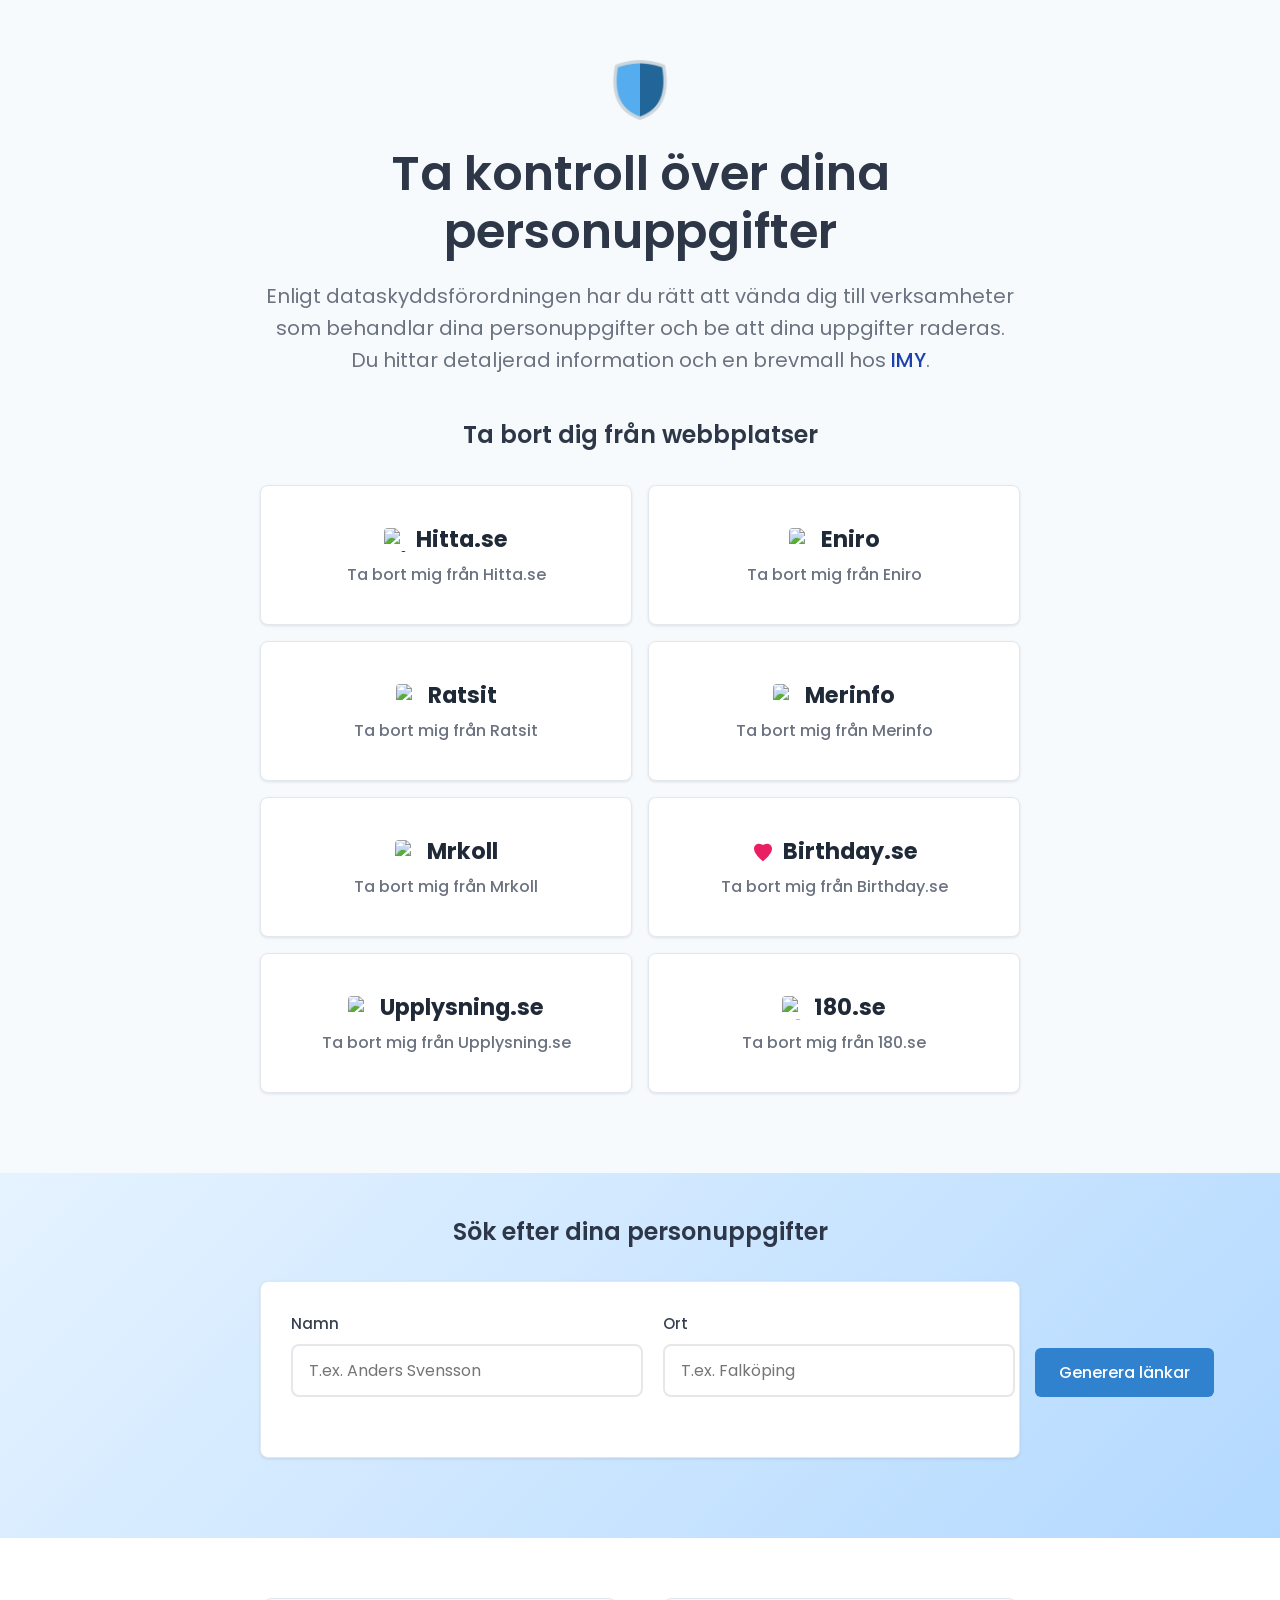
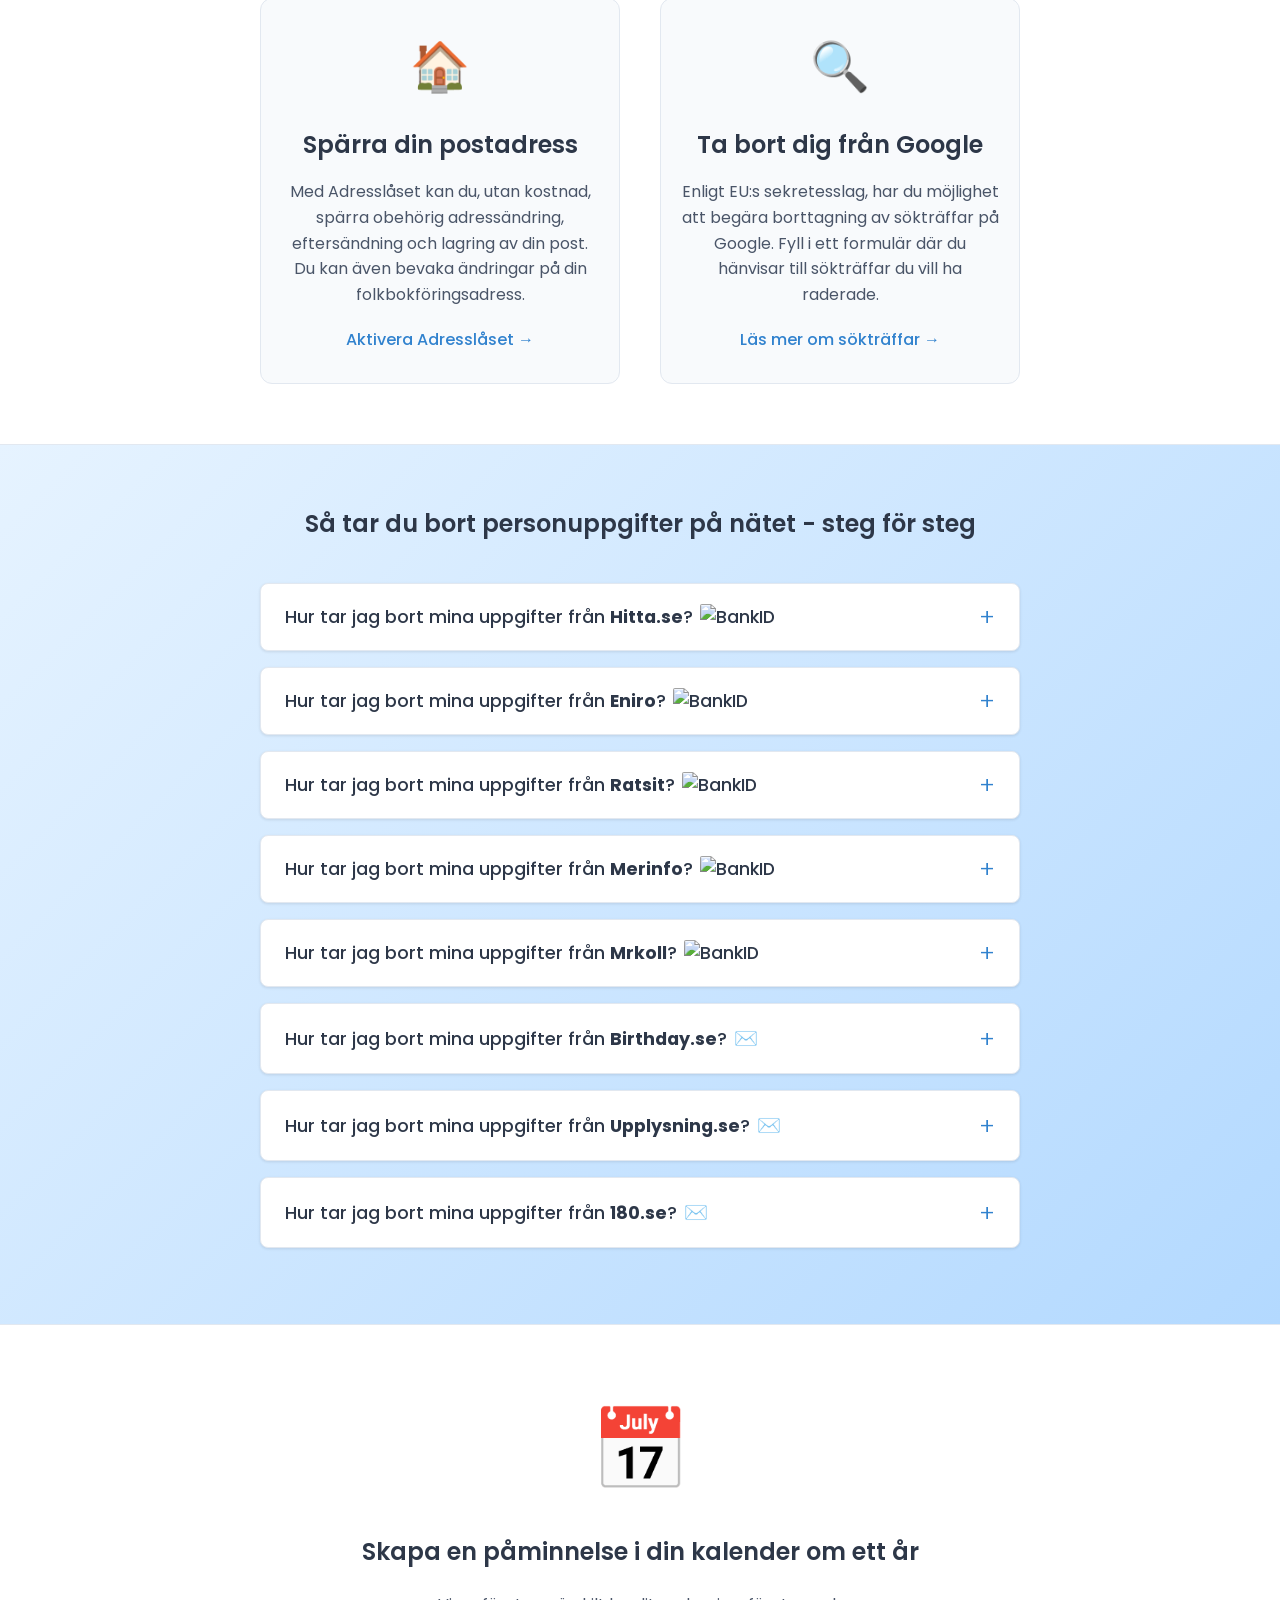
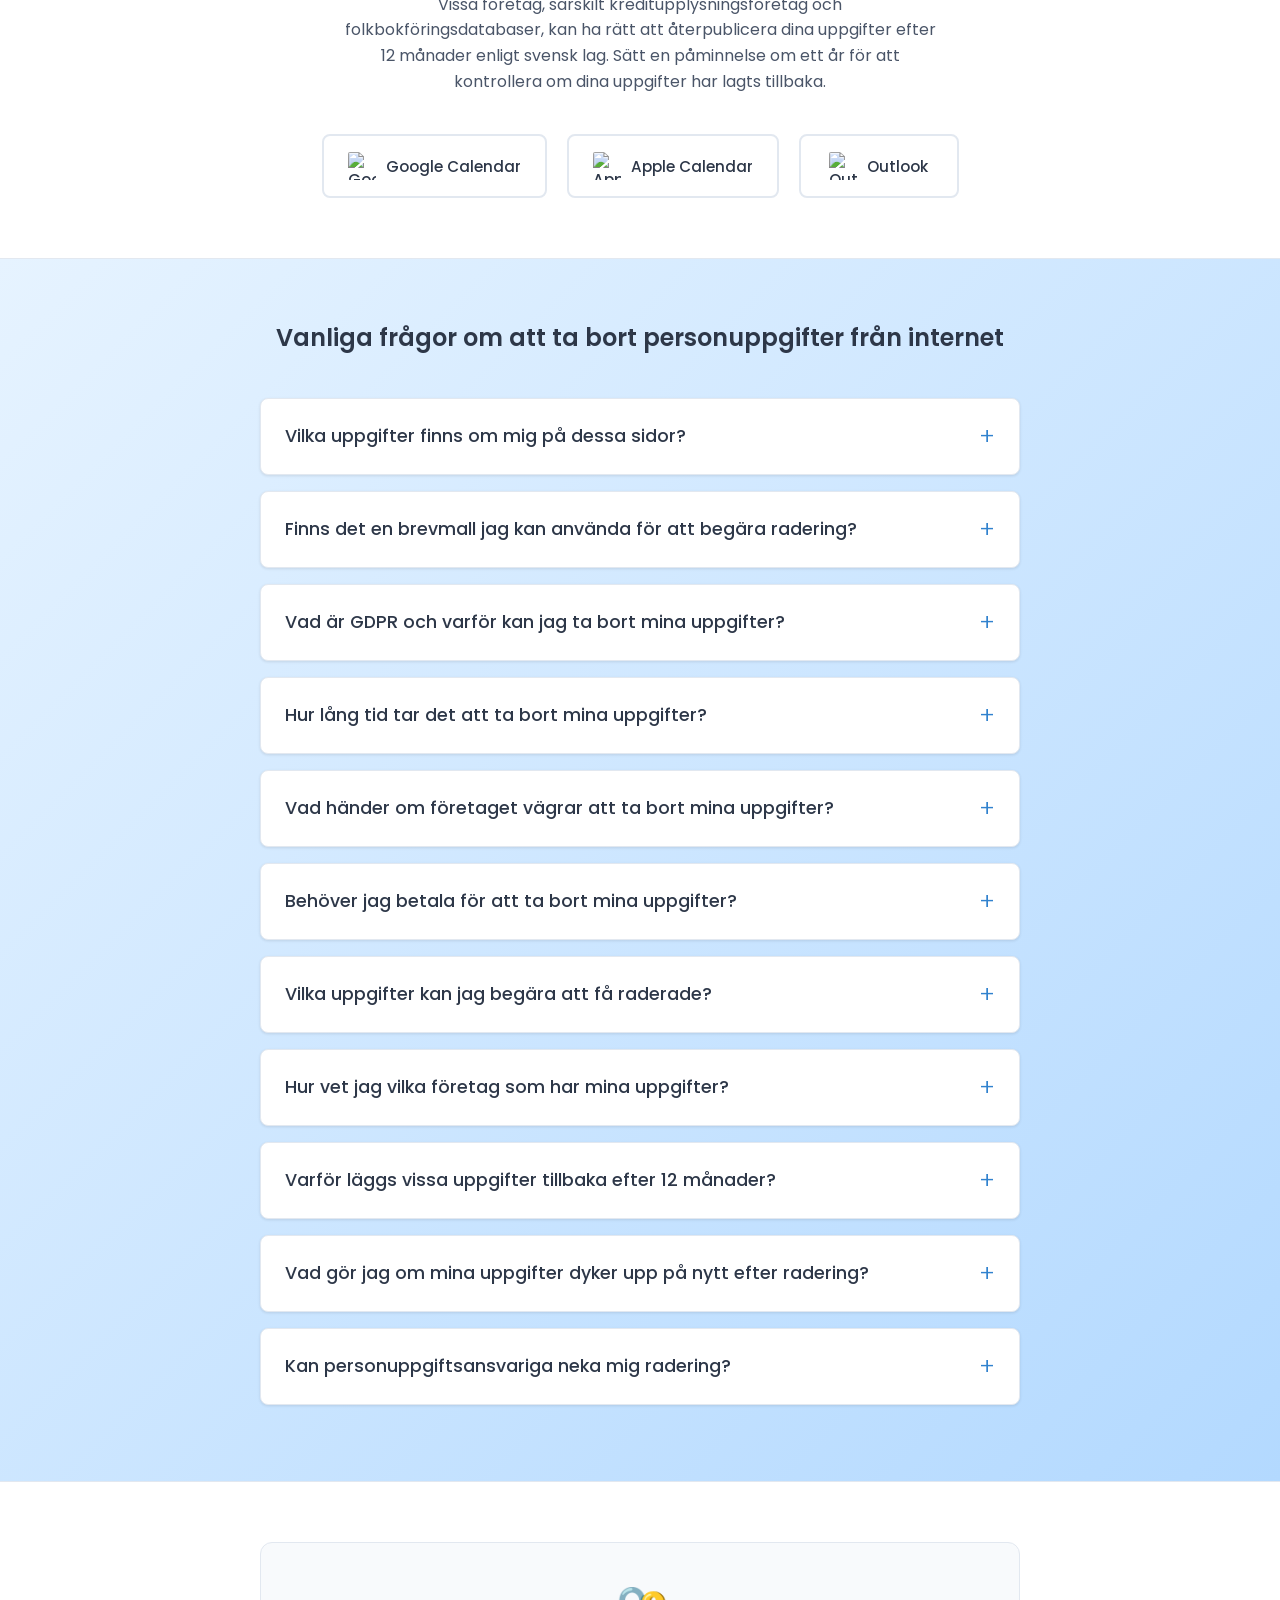
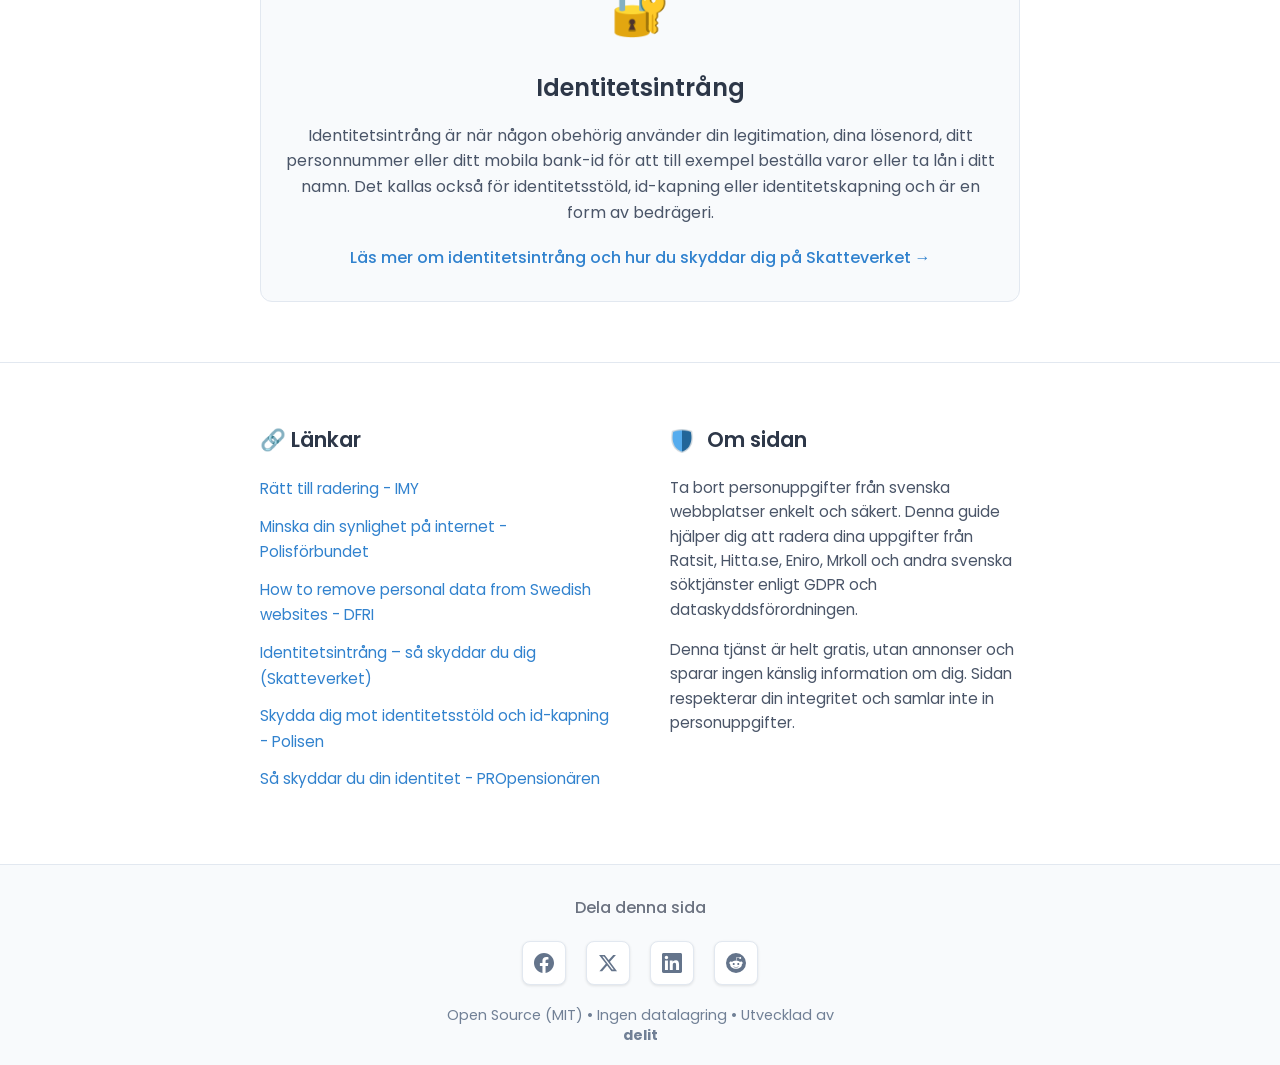
==== commit baaba593: "Uppdateringar: FAQ-gradient, identitetsintrång-ruta, länktext, hus-ikon för adresslåset Made-with: C" ====
--- a/index.html
+++ b/index.html
@@ -171,7 +171,7 @@
             <h2 id="tools-heading" class="sr-only">Verktyg för att skydda dina personuppgifter</h2>
             <div class="columns-grid" role="list" aria-label="Verktyg för att skydda dina personuppgifter">
                 <article class="column-item" role="listitem" aria-labelledby="address-lock-title">
-                    <div class="column-icon" aria-hidden="true">🔒</div>
+                    <div class="column-icon" aria-hidden="true">🏠</div>
                     <h3 id="address-lock-title" class="column-title">Spärra din postadress</h3>
                     <p class="column-text">Med Adresslåset kan du, utan kostnad, spärra obehörig adressändring, eftersändning och lagring av din post. Du kan även bevaka ändringar på din folkbokföringsadress.</p>
                     <a href="https://www.adressandring.se/vara-tjanster/adresslaset" target="_blank" rel="noopener noreferrer" class="column-link" aria-label="Aktivera Adresslåset - öppnar i nytt fönster">Aktivera Adresslåset →</a>
@@ -622,19 +622,17 @@
         </div>
     </section>
 
-    <!-- Identitetsintrång – egen ruta under FAQ (inte del av FAQ-accordion) -->
-    <section id="identitetsintrang-section" class="identitetsintrang-section" aria-labelledby="identitetsintrang-heading">
+    <!-- Identitetsintrång – en grå ruta (samma stil som verktygskorten) -->
+    <section id="identitetsintrang-section" class="two-columns-section identitetsintrang-section" aria-labelledby="identitetsintrang-heading">
         <div class="container">
-            <article class="identitetsintrang-card">
-                <div class="identitetsintrang-card-inner">
-                    <div class="identitetsintrang-icon" aria-hidden="true">🔐</div>
-                    <h2 id="identitetsintrang-heading" class="identitetsintrang-title">Identitetsintrång</h2>
-                    <p class="identitetsintrang-text">Identitetsintrång är när någon obehörig använder din legitimation, dina lösenord, ditt personnummer eller ditt mobila bank-id för att till exempel beställa varor eller ta lån i ditt namn. Det kallas också för identitetsstöld, id-kapning eller identitetskapning och är en form av bedrägeri.</p>
-                    <p class="identitetsintrang-actions">
-                        <a href="https://www.skatteverket.se/privat/folkbokforing/identitetsintrang.4.35c34f651660af3747c3178.html" target="_blank" rel="noopener noreferrer" class="identitetsintrang-link">Läs mer om identitetsintrång och hur du skyddar dig – Skatteverket<span class="sr-only"> (öppnas i nytt fönster)</span></a>
-                    </p>
-                </div>
-            </article>
+            <div class="identitetsintrang-single">
+                <article class="column-item" role="region" aria-labelledby="identitetsintrang-heading">
+                    <div class="column-icon" aria-hidden="true">🔐</div>
+                    <h2 id="identitetsintrang-heading" class="column-title">Identitetsintrång</h2>
+                    <p class="column-text">Identitetsintrång är när någon obehörig använder din legitimation, dina lösenord, ditt personnummer eller ditt mobila bank-id för att till exempel beställa varor eller ta lån i ditt namn. Det kallas också för identitetsstöld, id-kapning eller identitetskapning och är en form av bedrägeri.</p>
+                    <a href="https://www.skatteverket.se/privat/folkbokforing/identitetsintrang.4.35c34f651660af3747c3178.html" target="_blank" rel="noopener noreferrer" class="column-link" aria-label="Läs mer om identitetsintrång på Skatteverket - öppnar i nytt fönster" tabindex="0">Läs mer om identitetsintrång och hur du skyddar dig på Skatteverket →</a>
+                </article>
+            </div>
         </div>
     </section>
 
--- a/styles.css
+++ b/styles.css
@@ -544,84 +544,25 @@
     padding: 60px 0;
 }
 
-/* FAQ sektion */
+/* FAQ sektion – samma ljusblå gradient som sök och steg-för-steg */
 .faq-section {
-    background-color: #f8fafc;
+    background: #f7fafc;
+    background: -webkit-linear-gradient(135deg, #e6f3ff 0%, #b3d9ff 100%);
+    background: -moz-linear-gradient(135deg, #e6f3ff 0%, #b3d9ff 100%);
+    background: -o-linear-gradient(135deg, #e6f3ff 0%, #b3d9ff 100%);
+    background: linear-gradient(135deg, #e6f3ff 0%, #b3d9ff 100%);
     padding: 60px 0;
     border-top: 1px solid #e2e8f0;
 }
 
-/* Identitetsintrång – egen blå ruta under FAQ */
-.identitetsintrang-section {
-    background-color: #f1f5f9;
-    padding: 48px 0 60px;
+/* Identitetsintrång – vit bakgrund, en centrerad grå ruta som verktygskorten */
+.identitetsintrang-section.two-columns-section {
     border-top: 1px solid #e2e8f0;
 }
 
-.identitetsintrang-card {
+.identitetsintrang-single {
     max-width: 800px;
     margin: 0 auto;
-    background: linear-gradient(135deg, #1e40af 0%, #2563eb 100%);
-    border-radius: 12px;
-    border: 1px solid #1d4ed8;
-    box-shadow: 0 4px 20px rgba(30, 64, 175, 0.35);
-    overflow: hidden;
-}
-
-.identitetsintrang-card-inner {
-    padding: 28px 32px 32px;
-    color: #ffffff;
-    text-align: center;
-}
-
-.identitetsintrang-icon {
-    font-size: 2.75rem;
-    line-height: 1;
-    margin-bottom: 12px;
-}
-
-.identitetsintrang-title {
-    font-family: 'Poppins', sans-serif;
-    font-size: 1.35rem;
-    font-weight: 600;
-    color: #ffffff;
-    margin: 0 0 16px;
-    line-height: 1.3;
-}
-
-.identitetsintrang-text {
-    font-size: 1rem;
-    line-height: 1.65;
-    color: #e0e7ff;
-    margin: 0 0 20px;
-    text-align: left;
-    max-width: 640px;
-    margin-left: auto;
-    margin-right: auto;
-}
-
-.identitetsintrang-actions {
-    margin: 0;
-}
-
-.identitetsintrang-link {
-    display: inline-block;
-    font-weight: 600;
-    color: #ffffff;
-    text-decoration: underline;
-    text-underline-offset: 4px;
-    text-decoration-color: rgba(255, 255, 255, 0.7);
-}
-
-.identitetsintrang-link:hover {
-    color: #bfdbfe;
-    text-decoration-color: #bfdbfe;
-}
-
-.identitetsintrang-link:focus {
-    outline: 2px solid #bfdbfe;
-    outline-offset: 3px;
-    border-radius: 2px;
 }
 
 /* Kalender påminnelse sektion */
@@ -1601,18 +1542,6 @@
         padding: 40px 0;
     }
     
-    .identitetsintrang-card-inner {
-        padding: 22px 20px 26px;
-    }
-    
-    .identitetsintrang-title {
-        font-size: 1.2rem;
-    }
-    
-    .identitetsintrang-text {
-        font-size: 0.95rem;
-    }
-    
     .faq-section h2 {
         font-size: 1.3rem;
         margin-bottom: 25px;
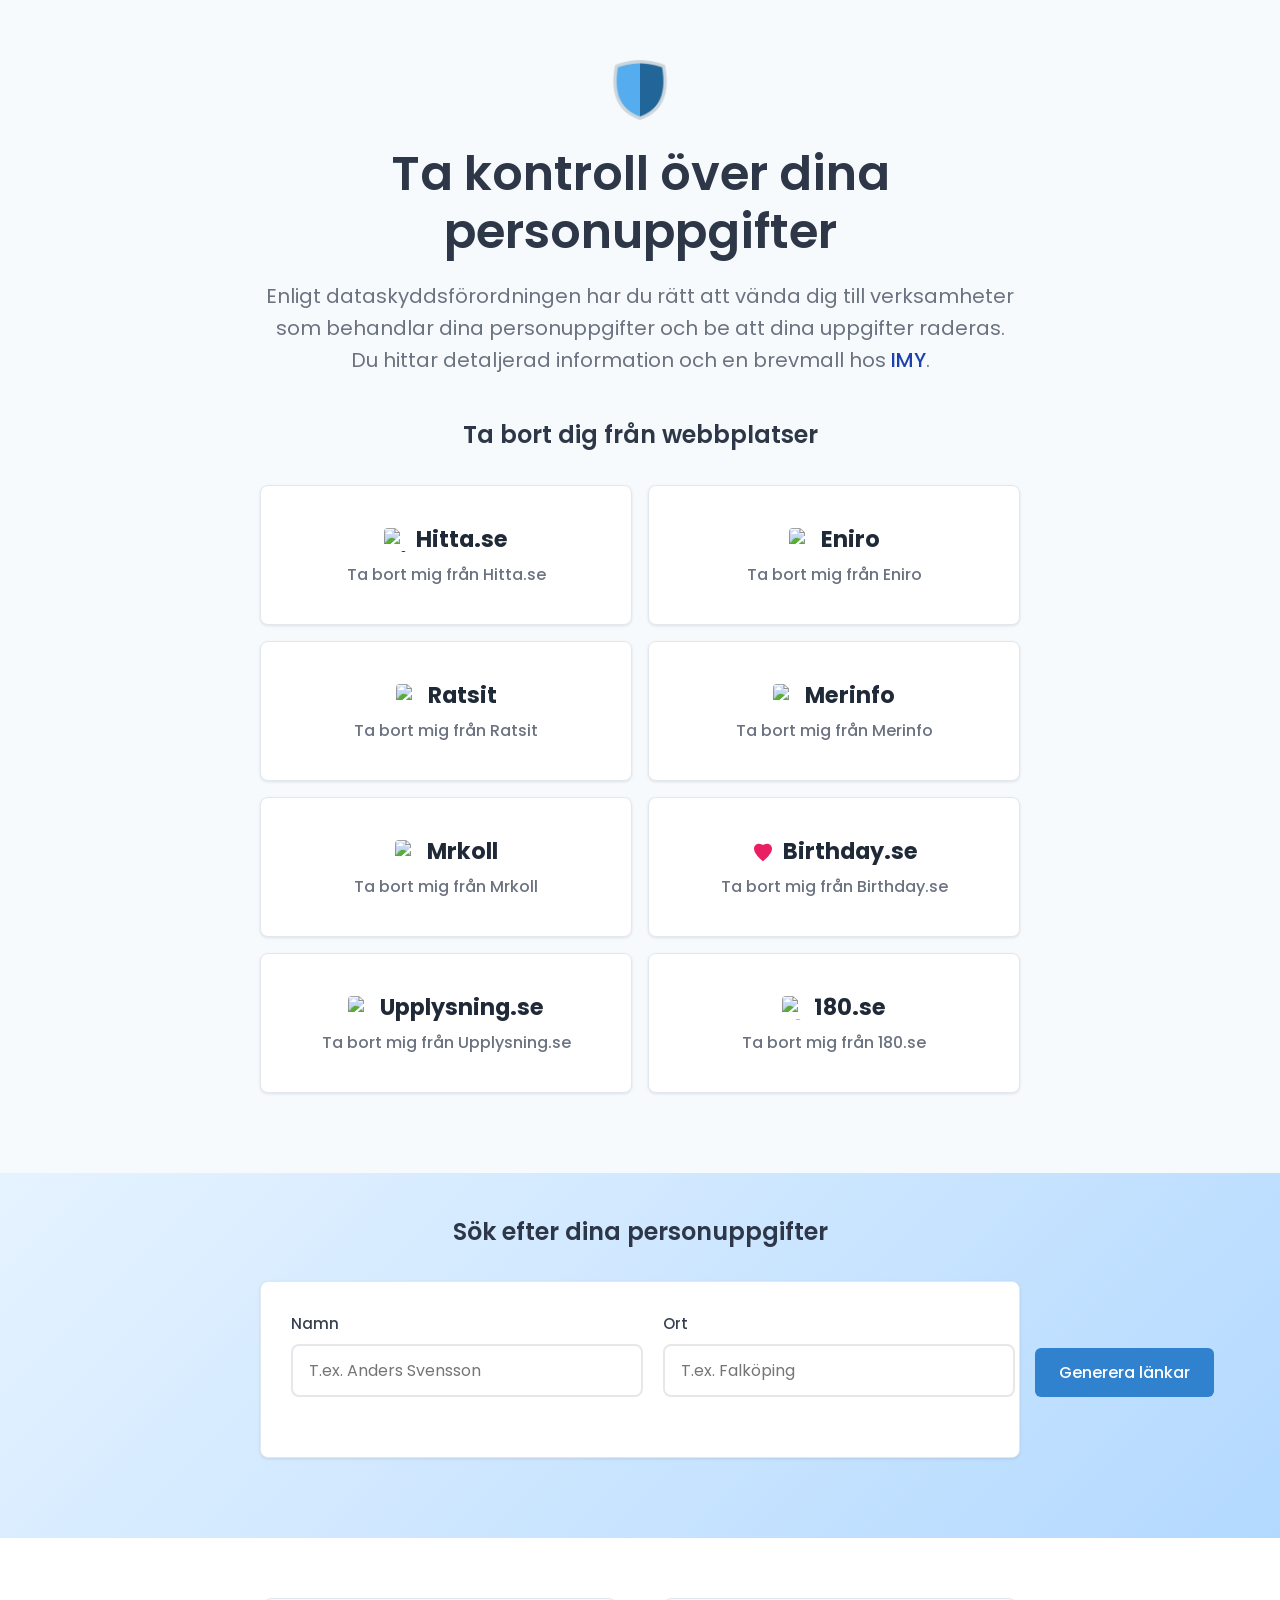
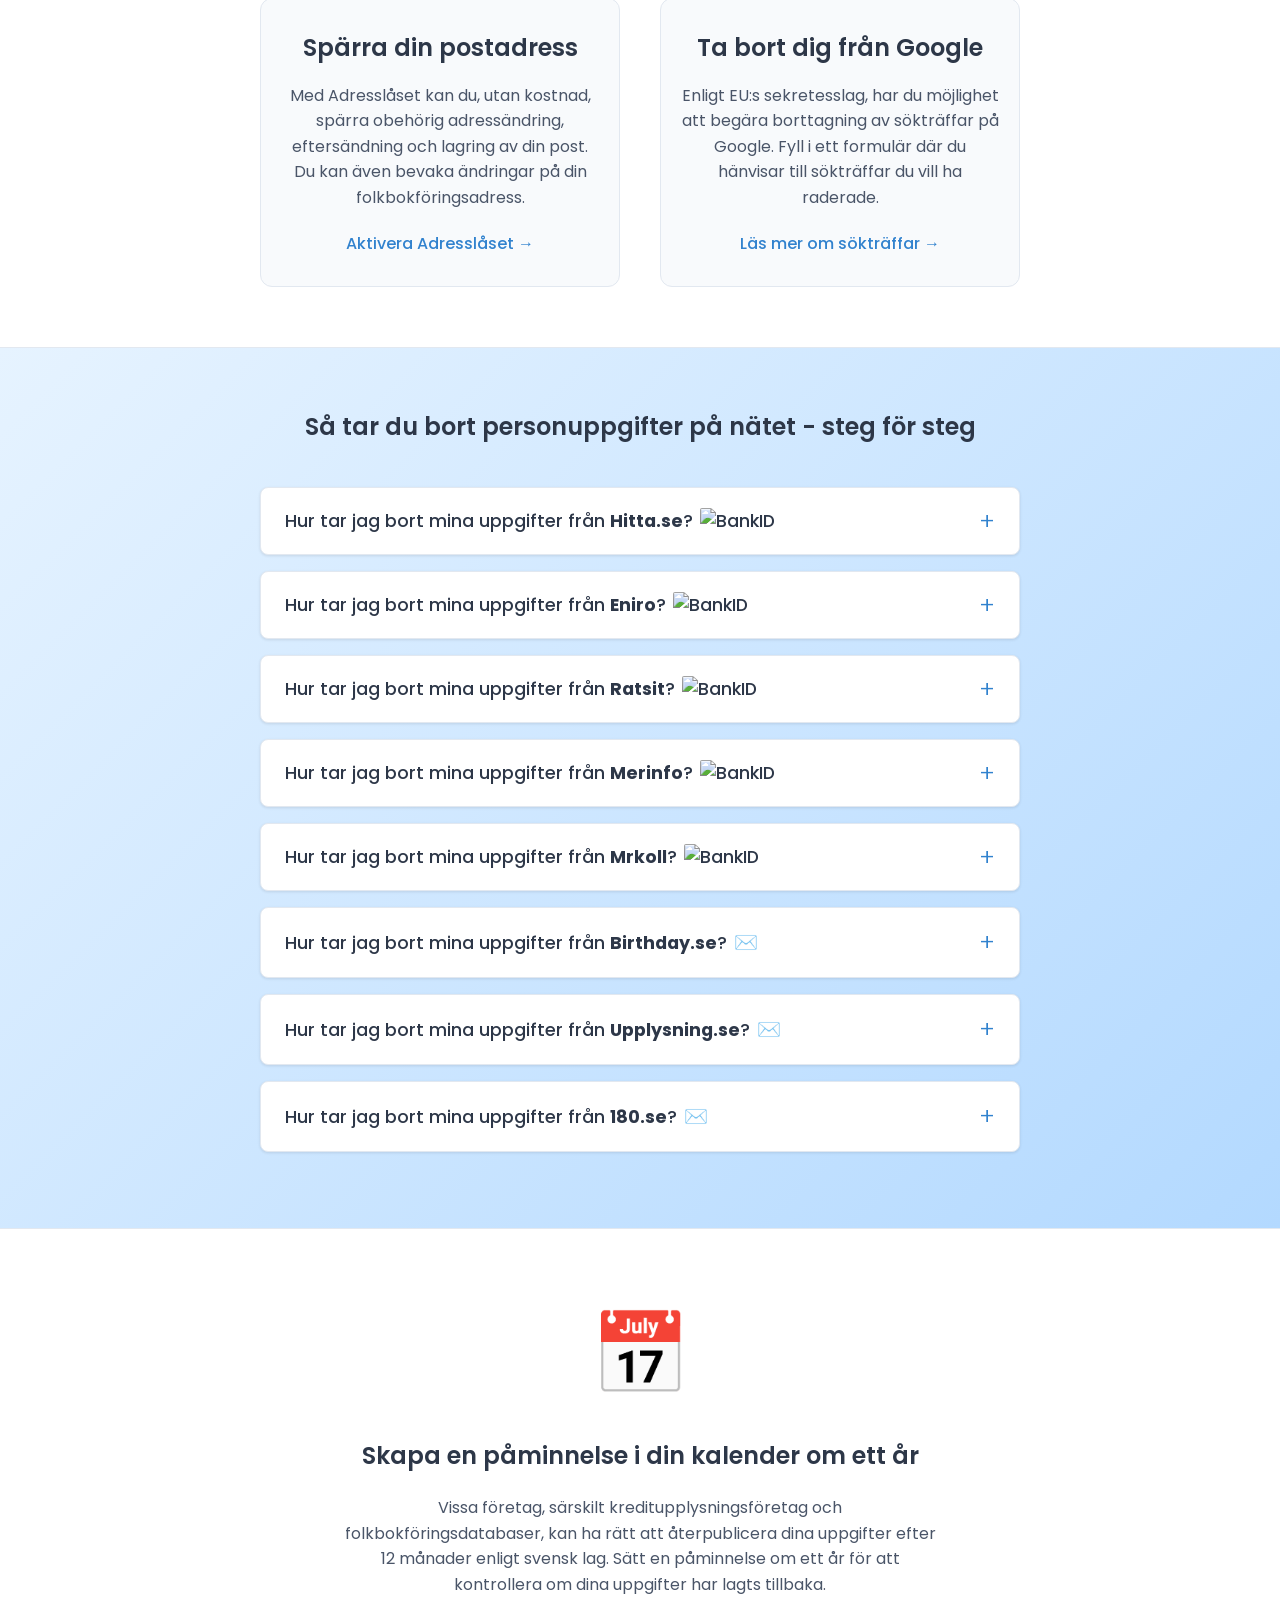
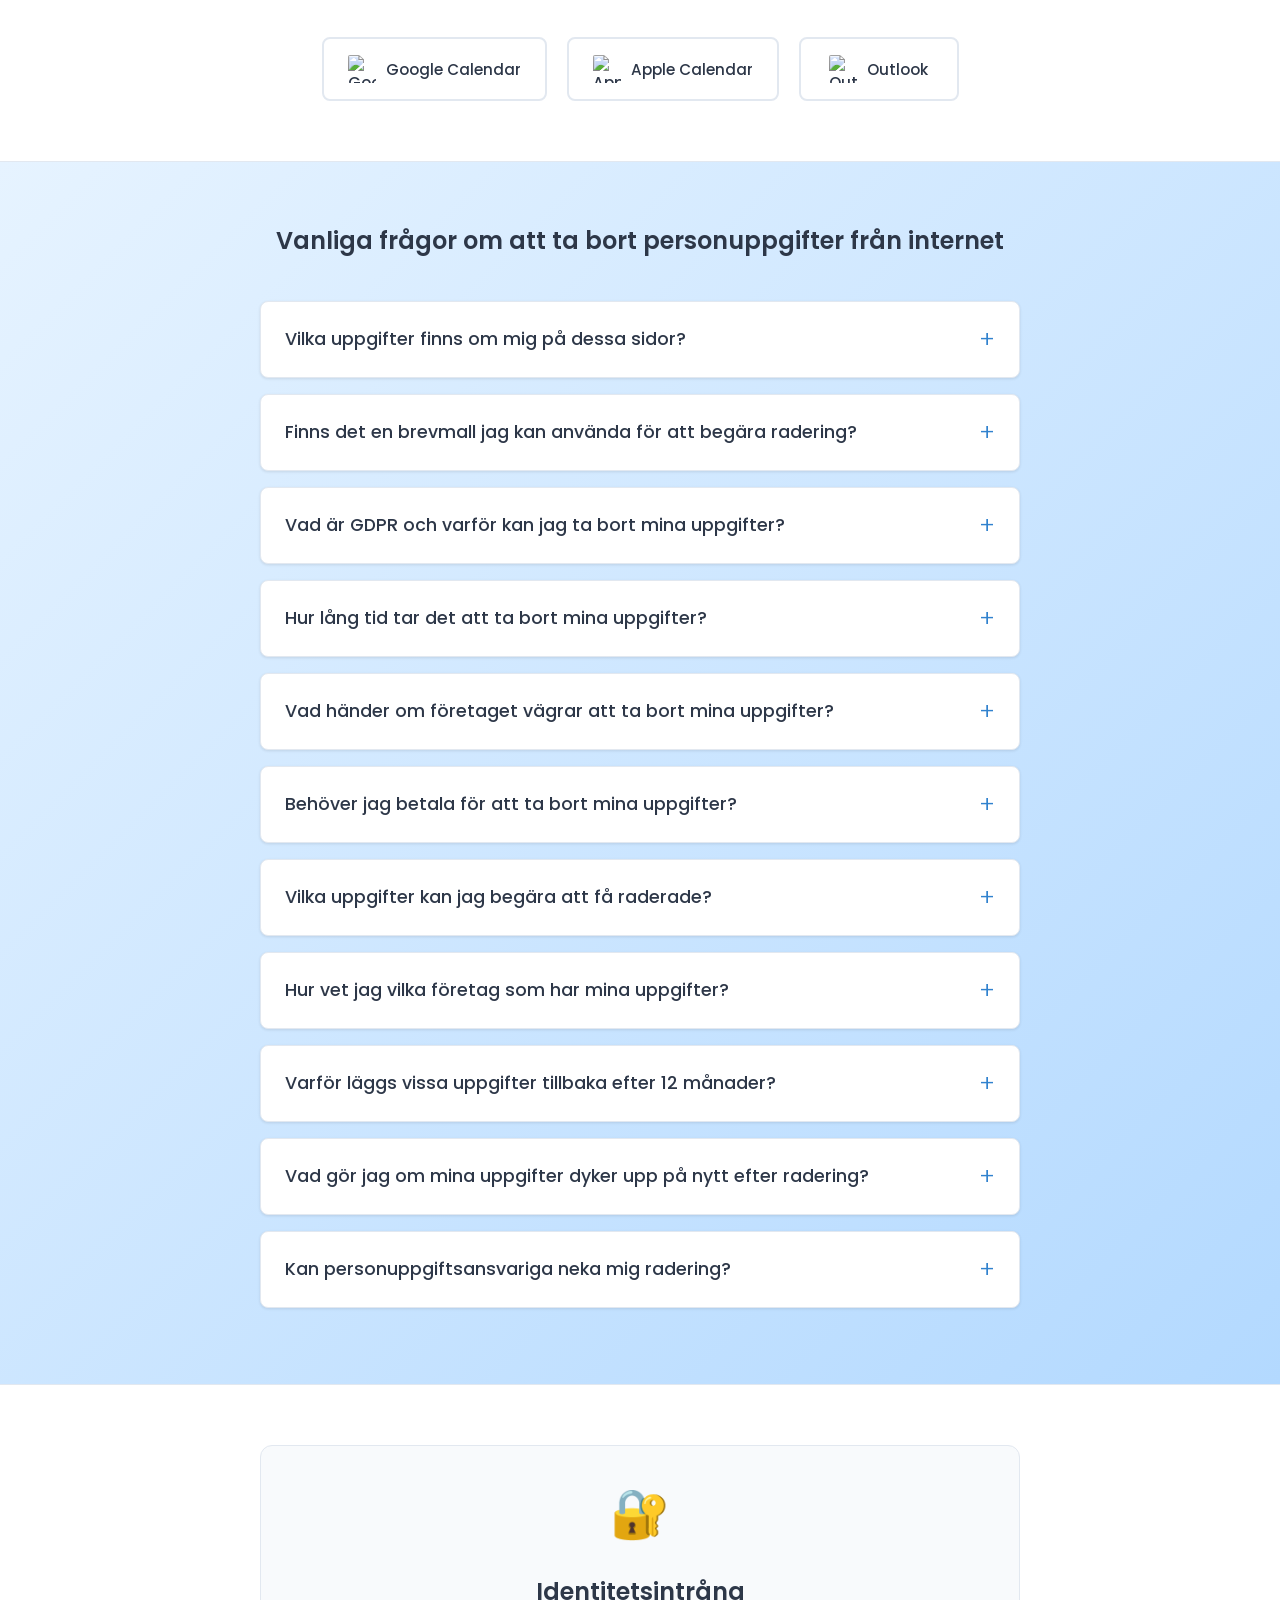
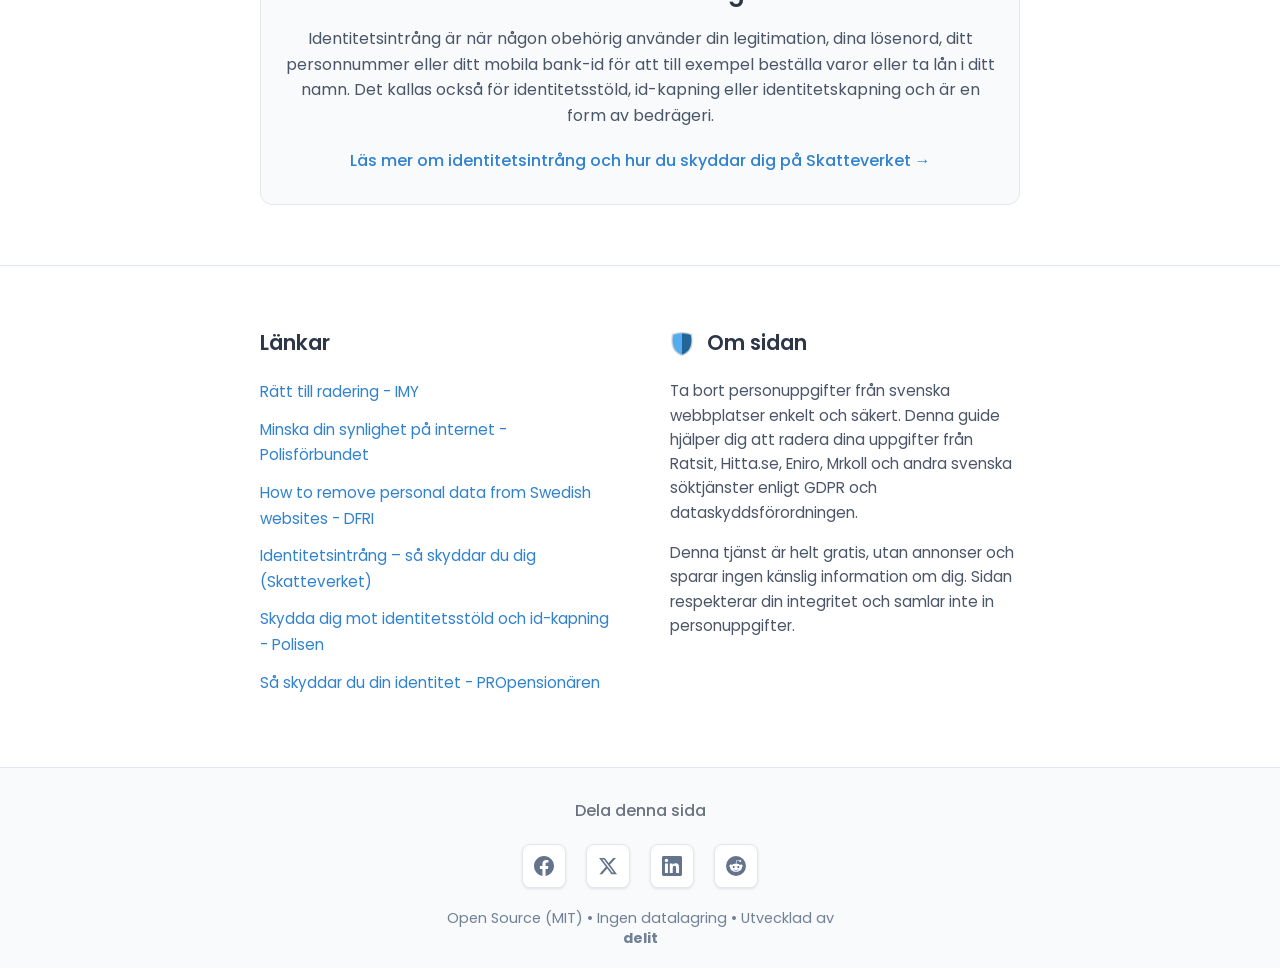
==== commit e898c482: "Ta bort ikoner i verktygskort och länk-emojin vid Länkar Made-with: Cursor" ====
--- a/index.html
+++ b/index.html
@@ -171,13 +171,11 @@
             <h2 id="tools-heading" class="sr-only">Verktyg för att skydda dina personuppgifter</h2>
             <div class="columns-grid" role="list" aria-label="Verktyg för att skydda dina personuppgifter">
                 <article class="column-item" role="listitem" aria-labelledby="address-lock-title">
-                    <div class="column-icon" aria-hidden="true">🏠</div>
                     <h3 id="address-lock-title" class="column-title">Spärra din postadress</h3>
                     <p class="column-text">Med Adresslåset kan du, utan kostnad, spärra obehörig adressändring, eftersändning och lagring av din post. Du kan även bevaka ändringar på din folkbokföringsadress.</p>
                     <a href="https://www.adressandring.se/vara-tjanster/adresslaset" target="_blank" rel="noopener noreferrer" class="column-link" aria-label="Aktivera Adresslåset - öppnar i nytt fönster">Aktivera Adresslåset →</a>
                 </article>
                 <article class="column-item" role="listitem" aria-labelledby="google-removal-title">
-                    <div class="column-icon" aria-hidden="true">🔍</div>
                     <h3 id="google-removal-title" class="column-title">Ta bort dig från Google</h3>
                     <p class="column-text">Enligt EU:s sekretesslag, har du möjlighet att begära borttagning av sökträffar på Google. Fyll i ett formulär där du hänvisar till sökträffar du vill ha raderade.</p>
                     <a href="https://www.imy.se/privatperson/dataskydd/vi-guidar-dig/soktraffar/" target="_blank" rel="noopener noreferrer" class="column-link" aria-label="Läs mer om att ta bort sökträffar från Google - öppnar i nytt fönster">Läs mer om sökträffar →</a>
@@ -642,7 +640,7 @@
             <h2 id="links-about-heading" class="sr-only">Länkar och information om sidan</h2>
             <div class="links-about-grid">
                 <div class="links-column">
-                    <h2><span aria-hidden="true">🔗</span> Länkar</h2>
+                    <h2>Länkar</h2>
                     <ul class="links-list">
                         <li><a href="https://www.imy.se/privatperson/dataskydd/dina-rattigheter/radering/" target="_blank" rel="noopener noreferrer" tabindex="0">Rätt till radering - IMY</a></li>
                         <li><a href="https://www.polisforbundet.se/rad-och-stod/hot-och-vald-mot-poliser/minska-din-synlighet-pa-internet/" target="_blank" rel="noopener noreferrer" tabindex="0">Minska din synlighet på internet - Polisförbundet</a></li>
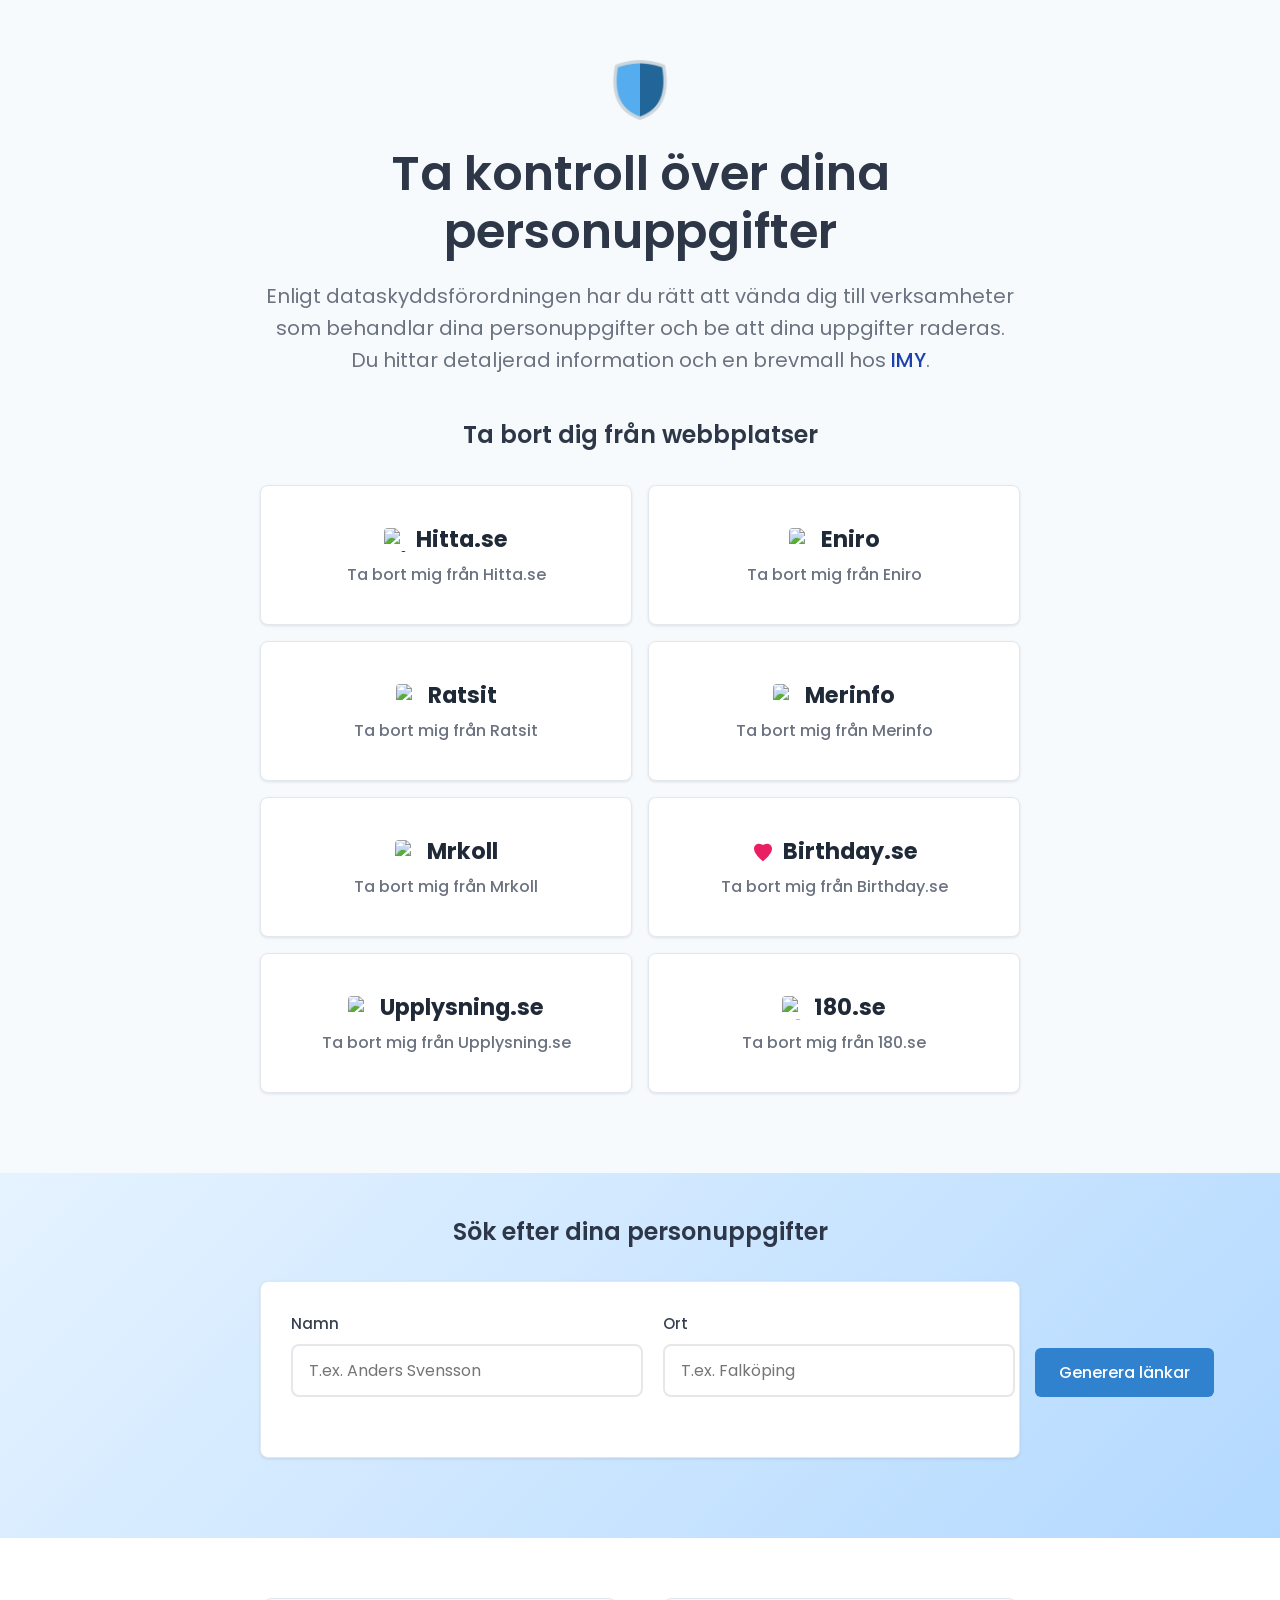
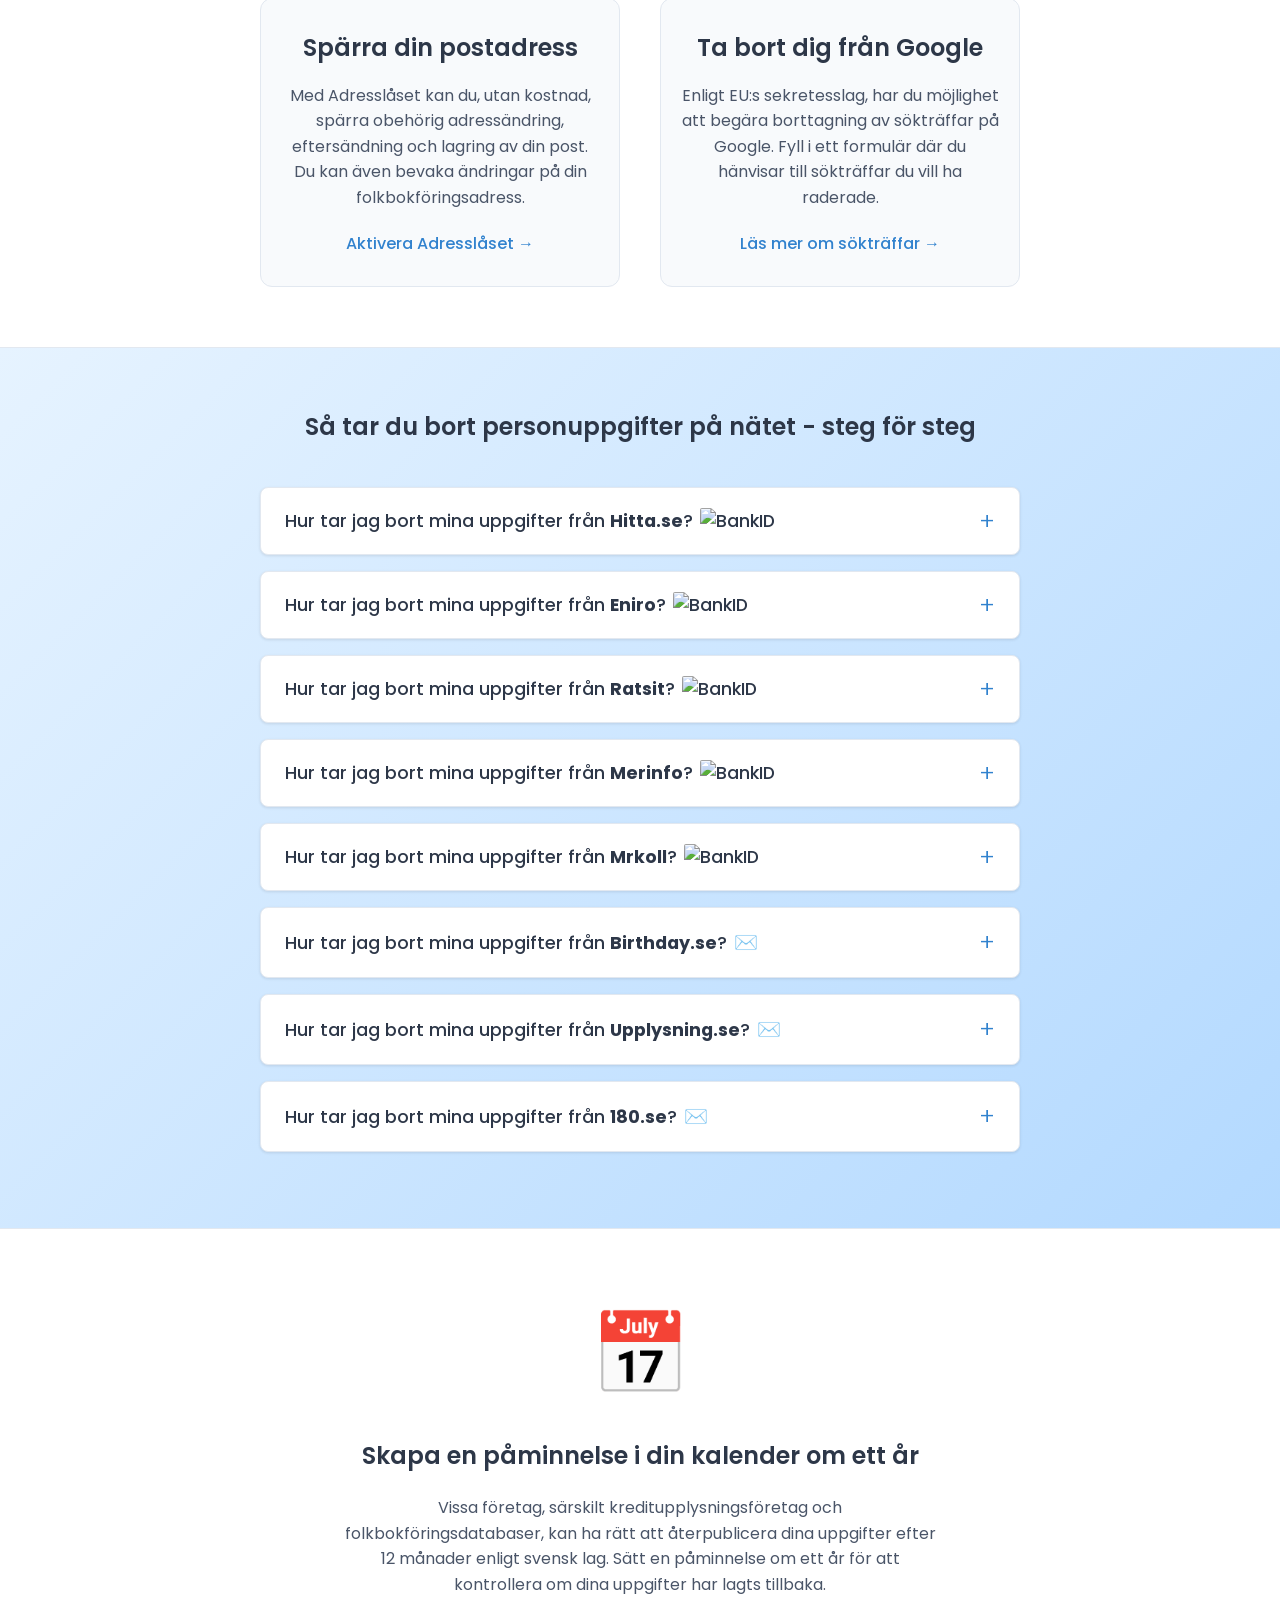
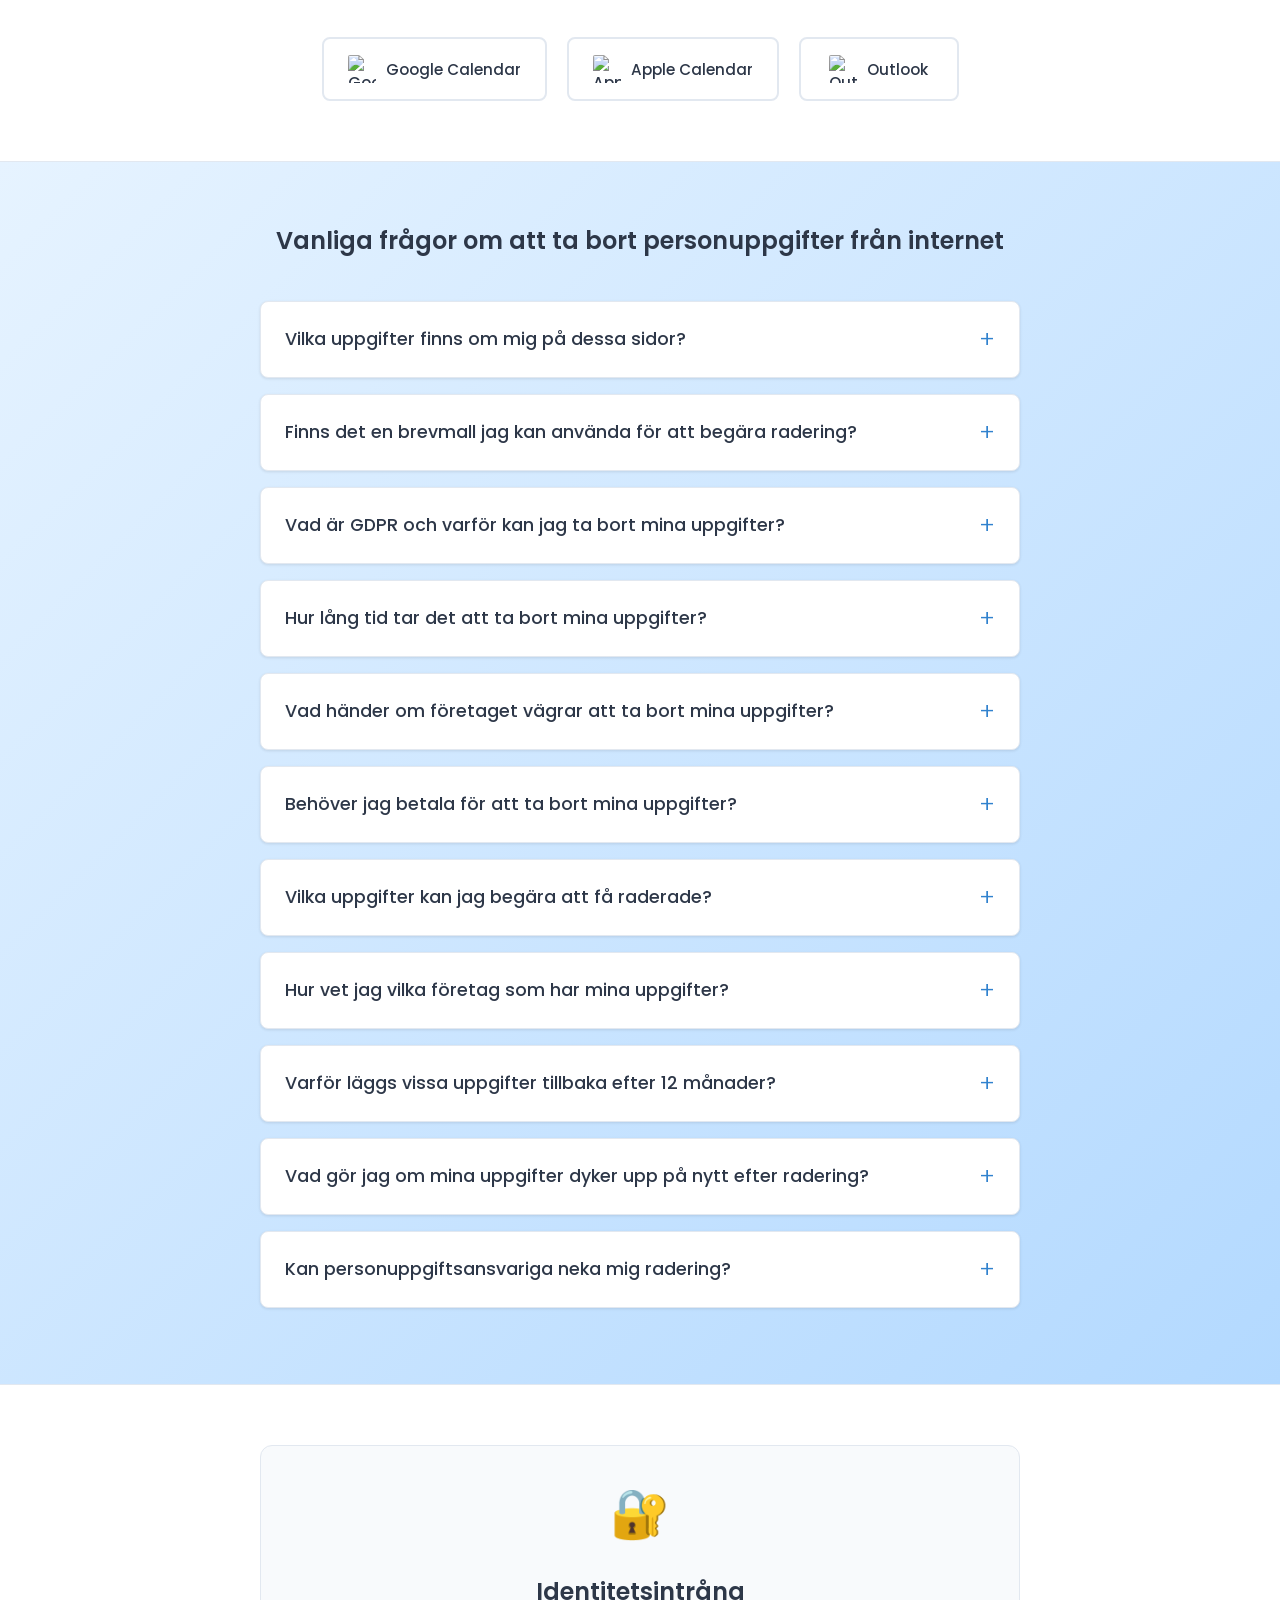
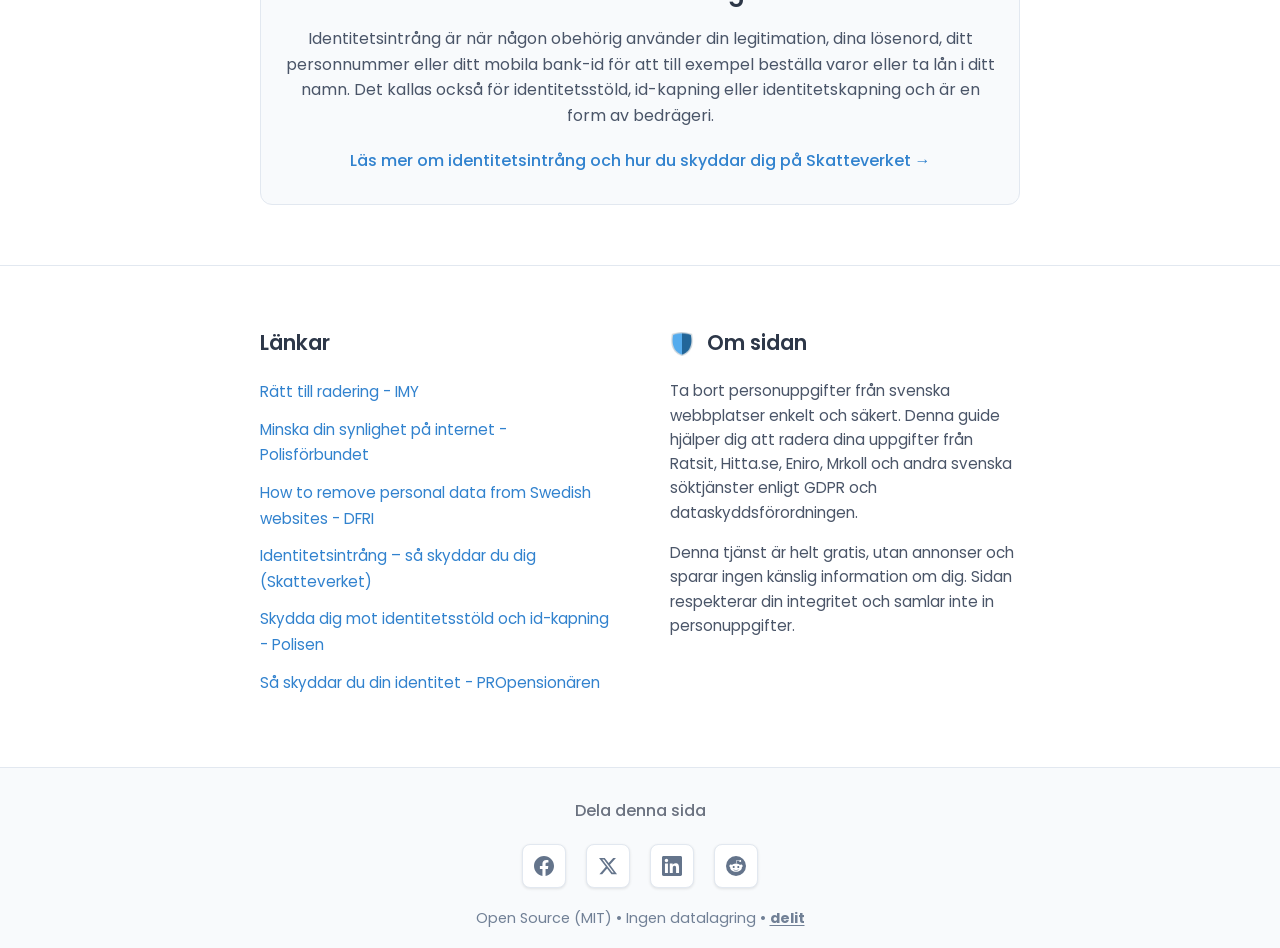
==== commit 2e68895f: "Footer: ta bort Utvecklad av, länk delit till github.com/delit Made-with: Cursor" ====
--- a/index.html
+++ b/index.html
@@ -687,7 +687,7 @@
                         </svg>
                     </a>
                 </div>
-                <p class="footer-text">Open Source (MIT) • Ingen datalagring • Utvecklad av <strong>delit</strong></p>
+                <p class="footer-text">Open Source (MIT) • Ingen datalagring • <a href="https://github.com/delit" target="_blank" rel="noopener noreferrer" class="footer-delit-link" aria-label="delit på GitHub (öppnas i nytt fönster)"><strong>delit</strong></a></p>
             </div>
         </div>
     </section>
--- a/styles.css
+++ b/styles.css
@@ -1065,6 +1065,22 @@
     line-height: 1.4;
 }
 
+.footer-delit-link {
+    color: inherit;
+    text-decoration: underline;
+    text-underline-offset: 2px;
+}
+
+.footer-delit-link:hover {
+    color: #4a5568;
+}
+
+.footer-delit-link:focus {
+    outline: 2px solid #3182ce;
+    outline-offset: 2px;
+    border-radius: 2px;
+}
+
 .links-about-grid {
     display: grid;
     grid-template-columns: 1fr 1fr;
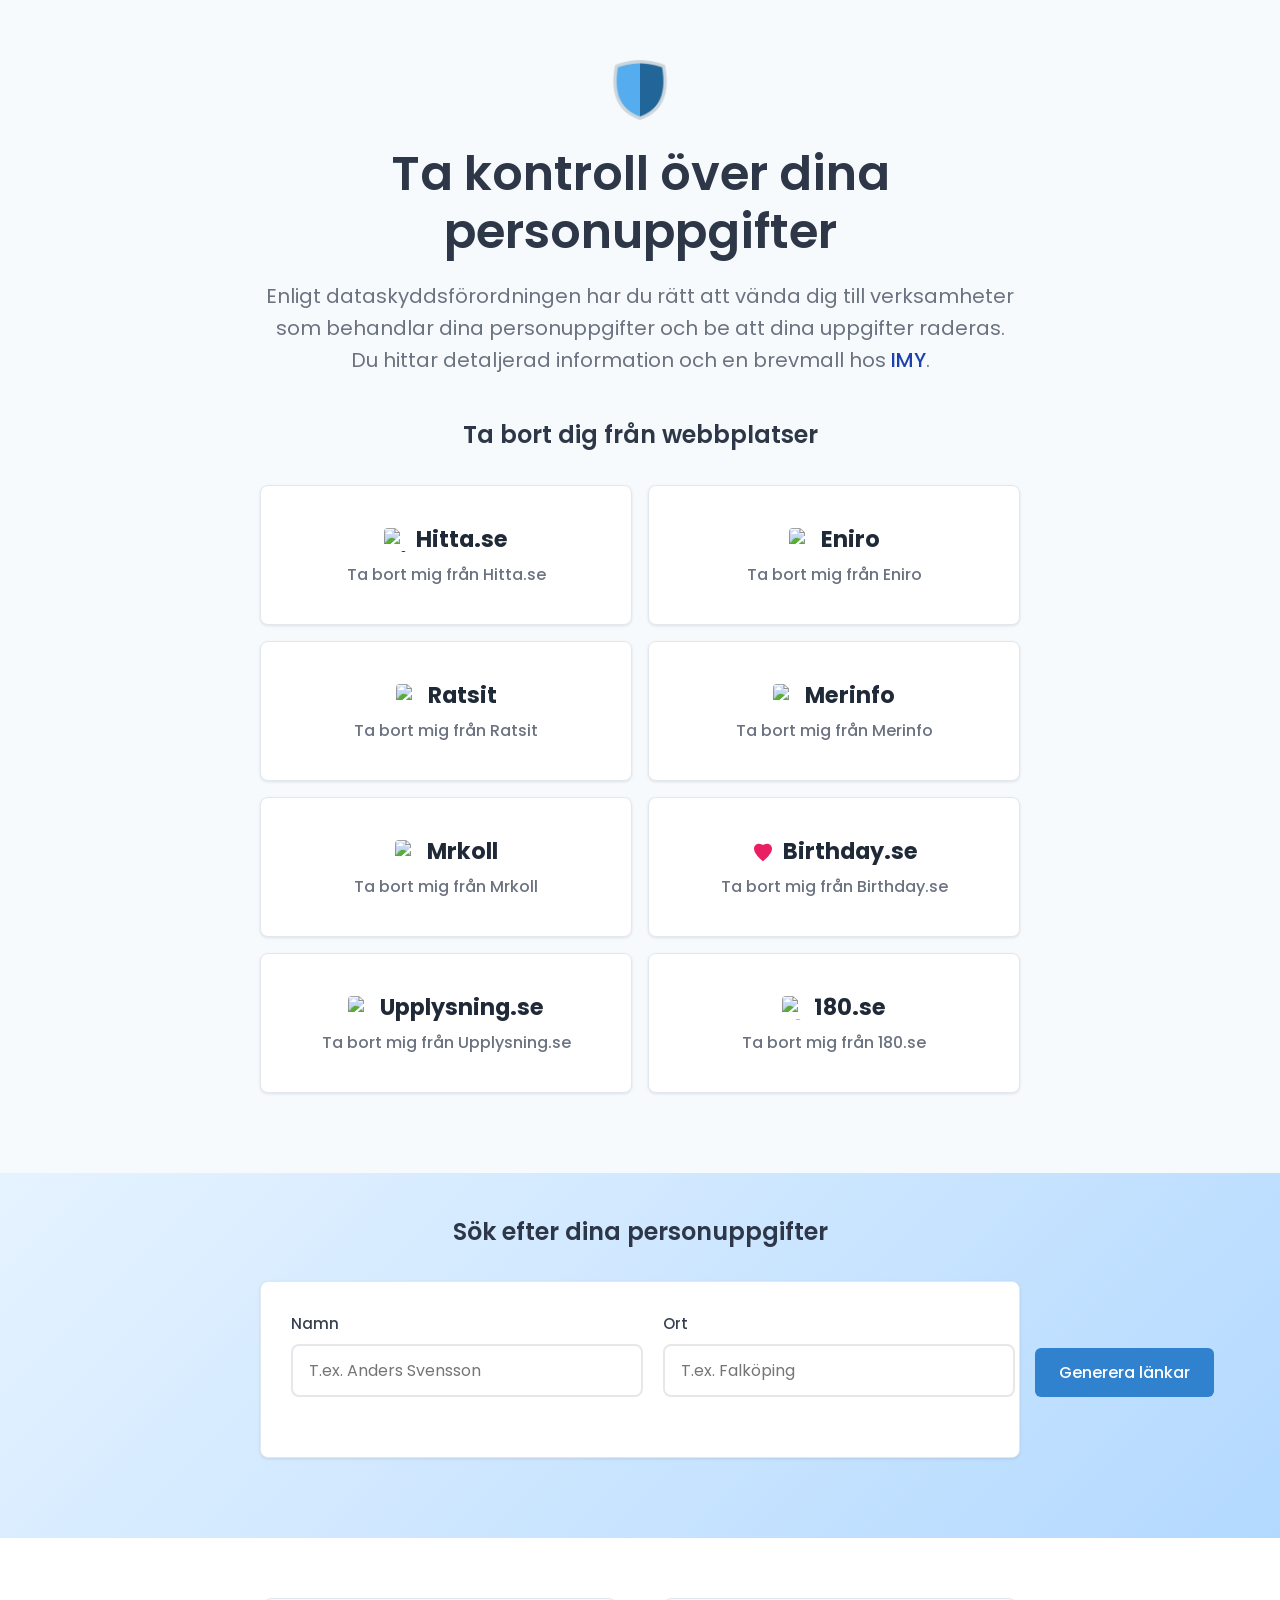
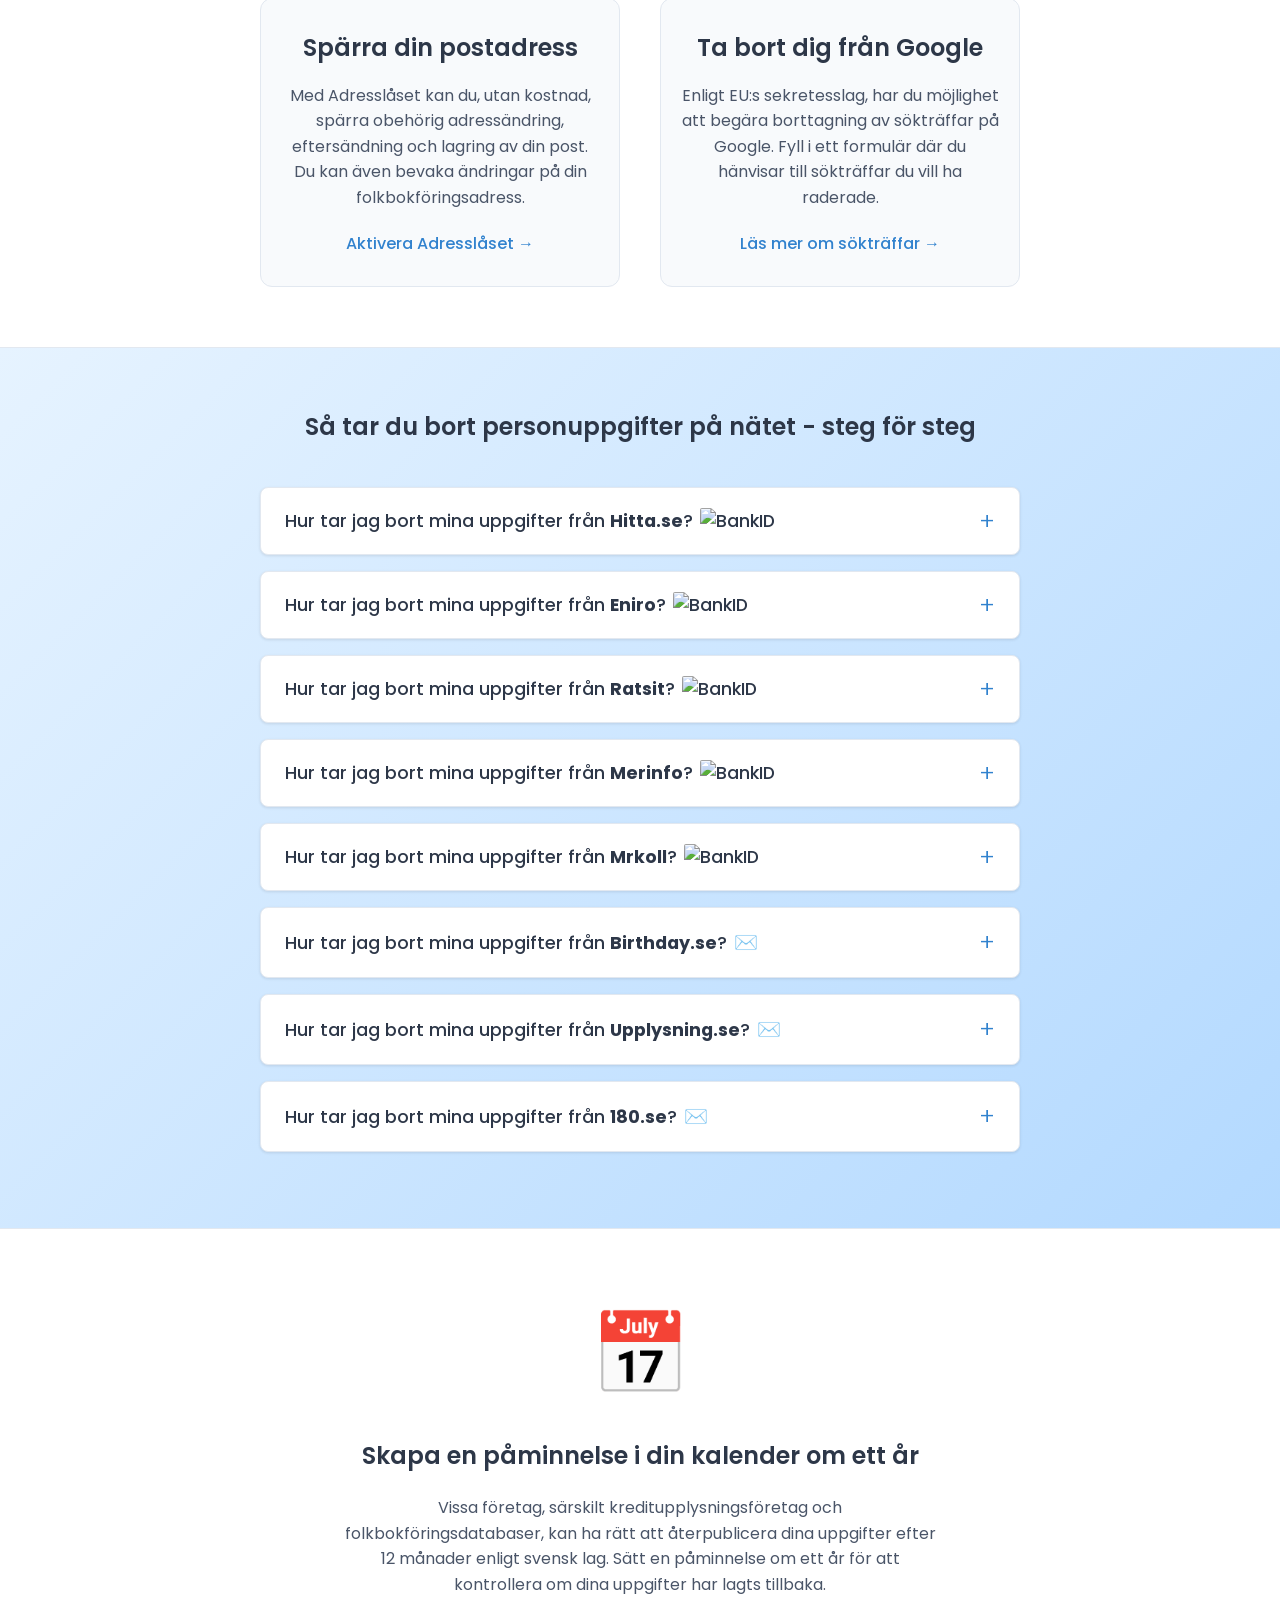
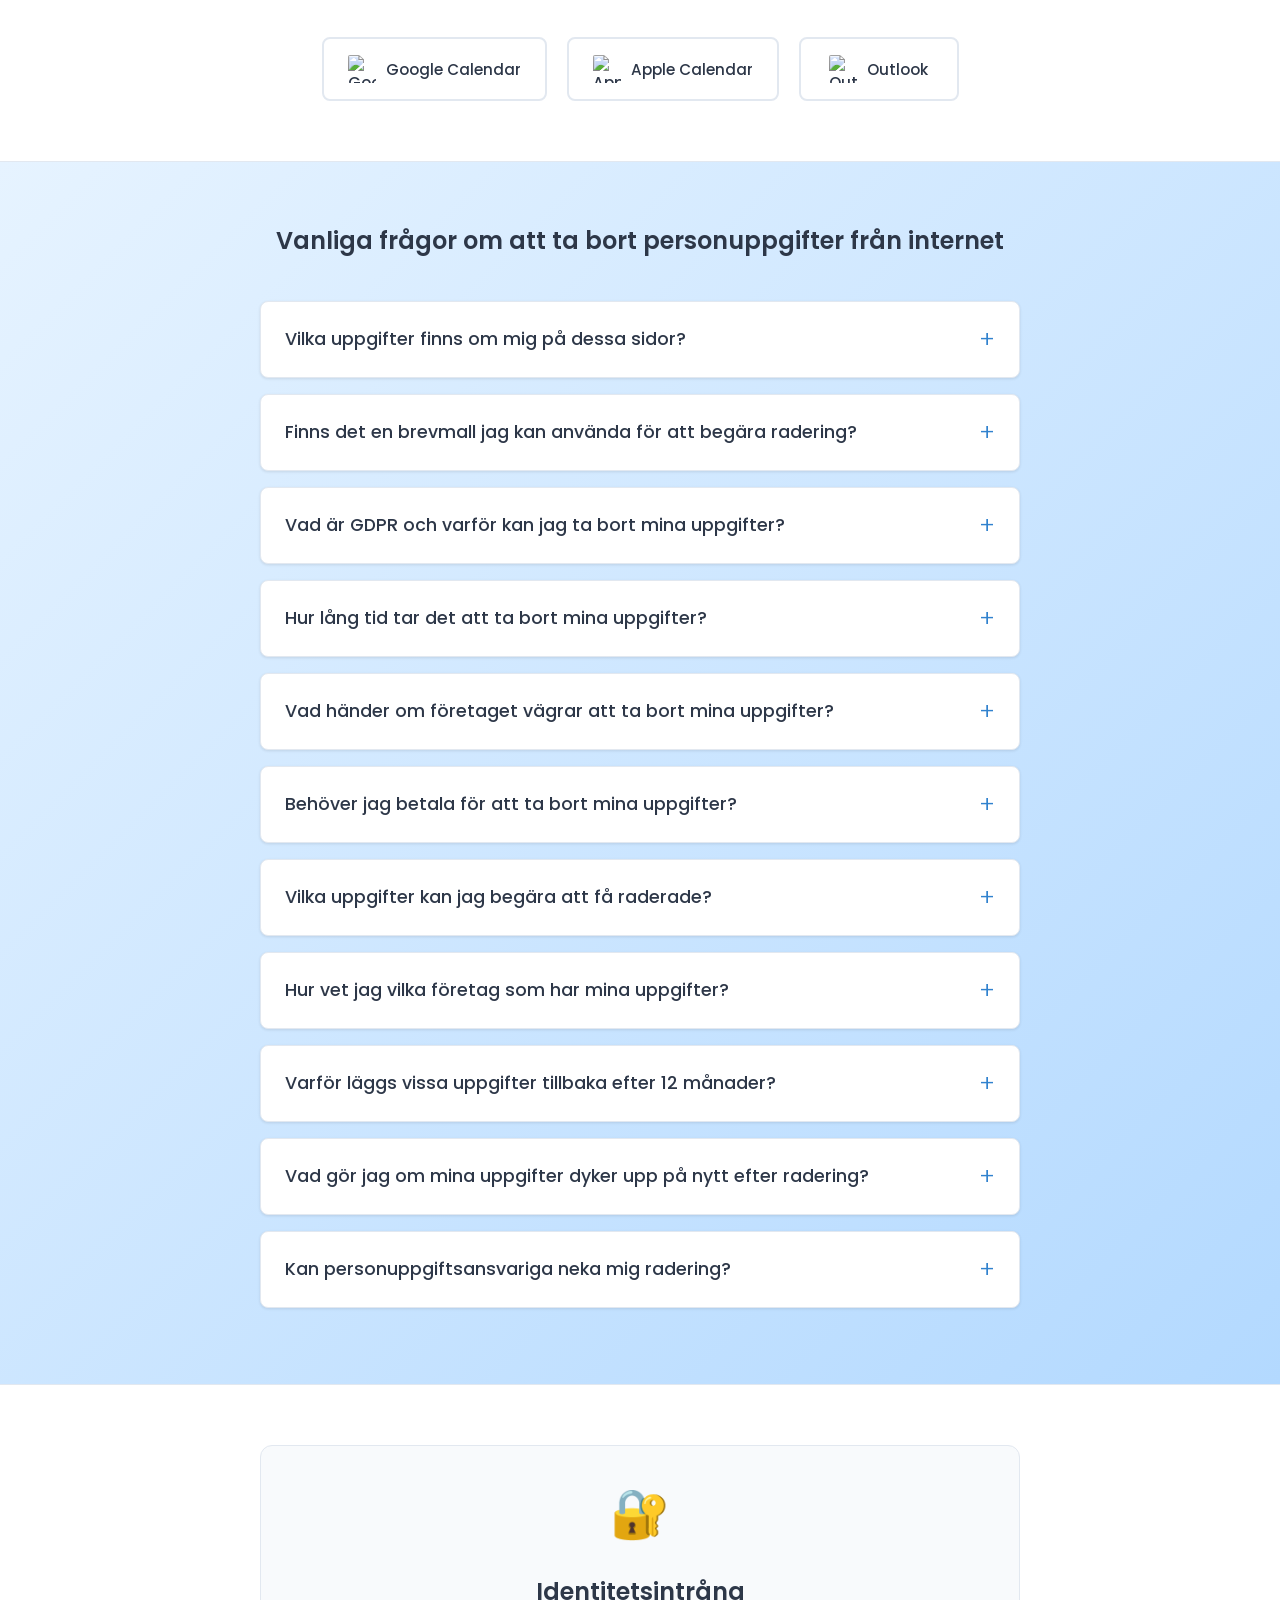
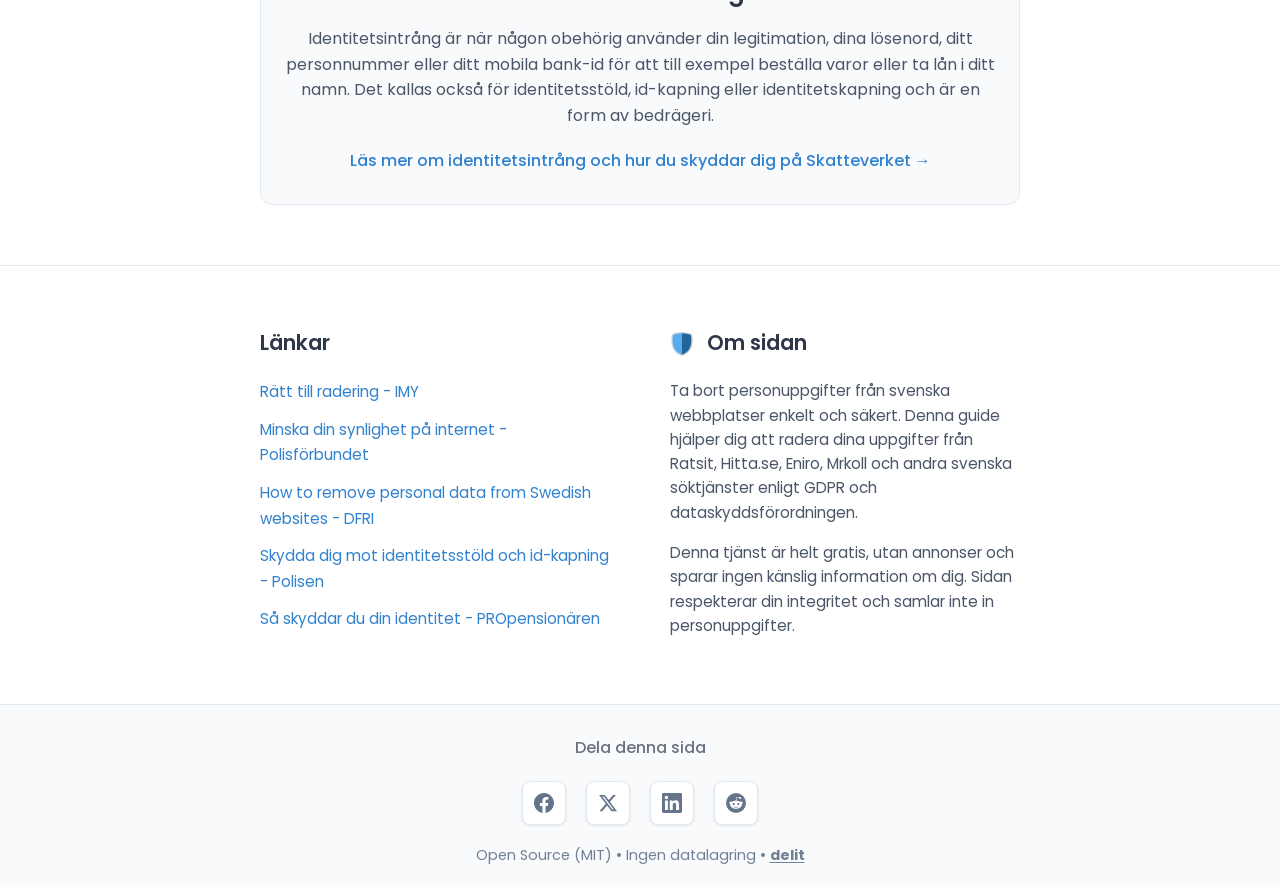
==== commit 095055af: "Umami-analys; ta bort duplicerad Skatteverket-länk i Länkar-listan Made-with: Cursor" ====
--- a/index.html
+++ b/index.html
@@ -45,6 +45,8 @@
     <title>Ta bort mig - Ta bort dina personuppgifter från internet</title>
     <link rel="stylesheet" href="styles.css">
     <link href="https://fonts.googleapis.com/css2?family=Poppins:wght@300;400;500;600&display=swap" rel="stylesheet">
+    <!-- Umami Analytics – besöksstatistik (se https://docs.umami.is/docs/collect-data ) -->
+    <script defer src="https://cloud.umami.is/script.js" data-website-id="02c60130-8985-41e3-941b-29aa90909569"></script>
 </head>
 <body>
     <!-- Skip links för accessibility -->
@@ -645,7 +647,6 @@
                         <li><a href="https://www.imy.se/privatperson/dataskydd/dina-rattigheter/radering/" target="_blank" rel="noopener noreferrer" tabindex="0">Rätt till radering - IMY</a></li>
                         <li><a href="https://www.polisforbundet.se/rad-och-stod/hot-och-vald-mot-poliser/minska-din-synlighet-pa-internet/" target="_blank" rel="noopener noreferrer" tabindex="0">Minska din synlighet på internet - Polisförbundet</a></li>
                         <li><a href="https://www.dfri.se/how-do-i-remove-my-personal-data-from-open-online-websites-in-sweden-here-are-the-answers/" target="_blank" rel="noopener noreferrer" tabindex="0">How to remove personal data from Swedish websites - DFRI</a></li>
-                        <li><a href="https://www.skatteverket.se/privat/folkbokforing/identitetsintrang.4.35c34f651660af3747c3178.html" target="_blank" rel="noopener noreferrer" tabindex="0">Identitetsintrång – så skyddar du dig (Skatteverket)</a></li>
                         <li><a href="https://polisen.se/utsatt-for-brott/polisanmalan/bedrageri/bedragerier/identitetbedrageri/" target="_blank" rel="noopener noreferrer" tabindex="0">Skydda dig mot identitetsstöld och id-kapning - Polisen</a></li>
                         <li><a href="https://propensionaren.se/sa-skyddar-du-din-identitet/" target="_blank" rel="noopener noreferrer" tabindex="0">Så skyddar du din identitet - PROpensionären</a></li>
                     </ul>
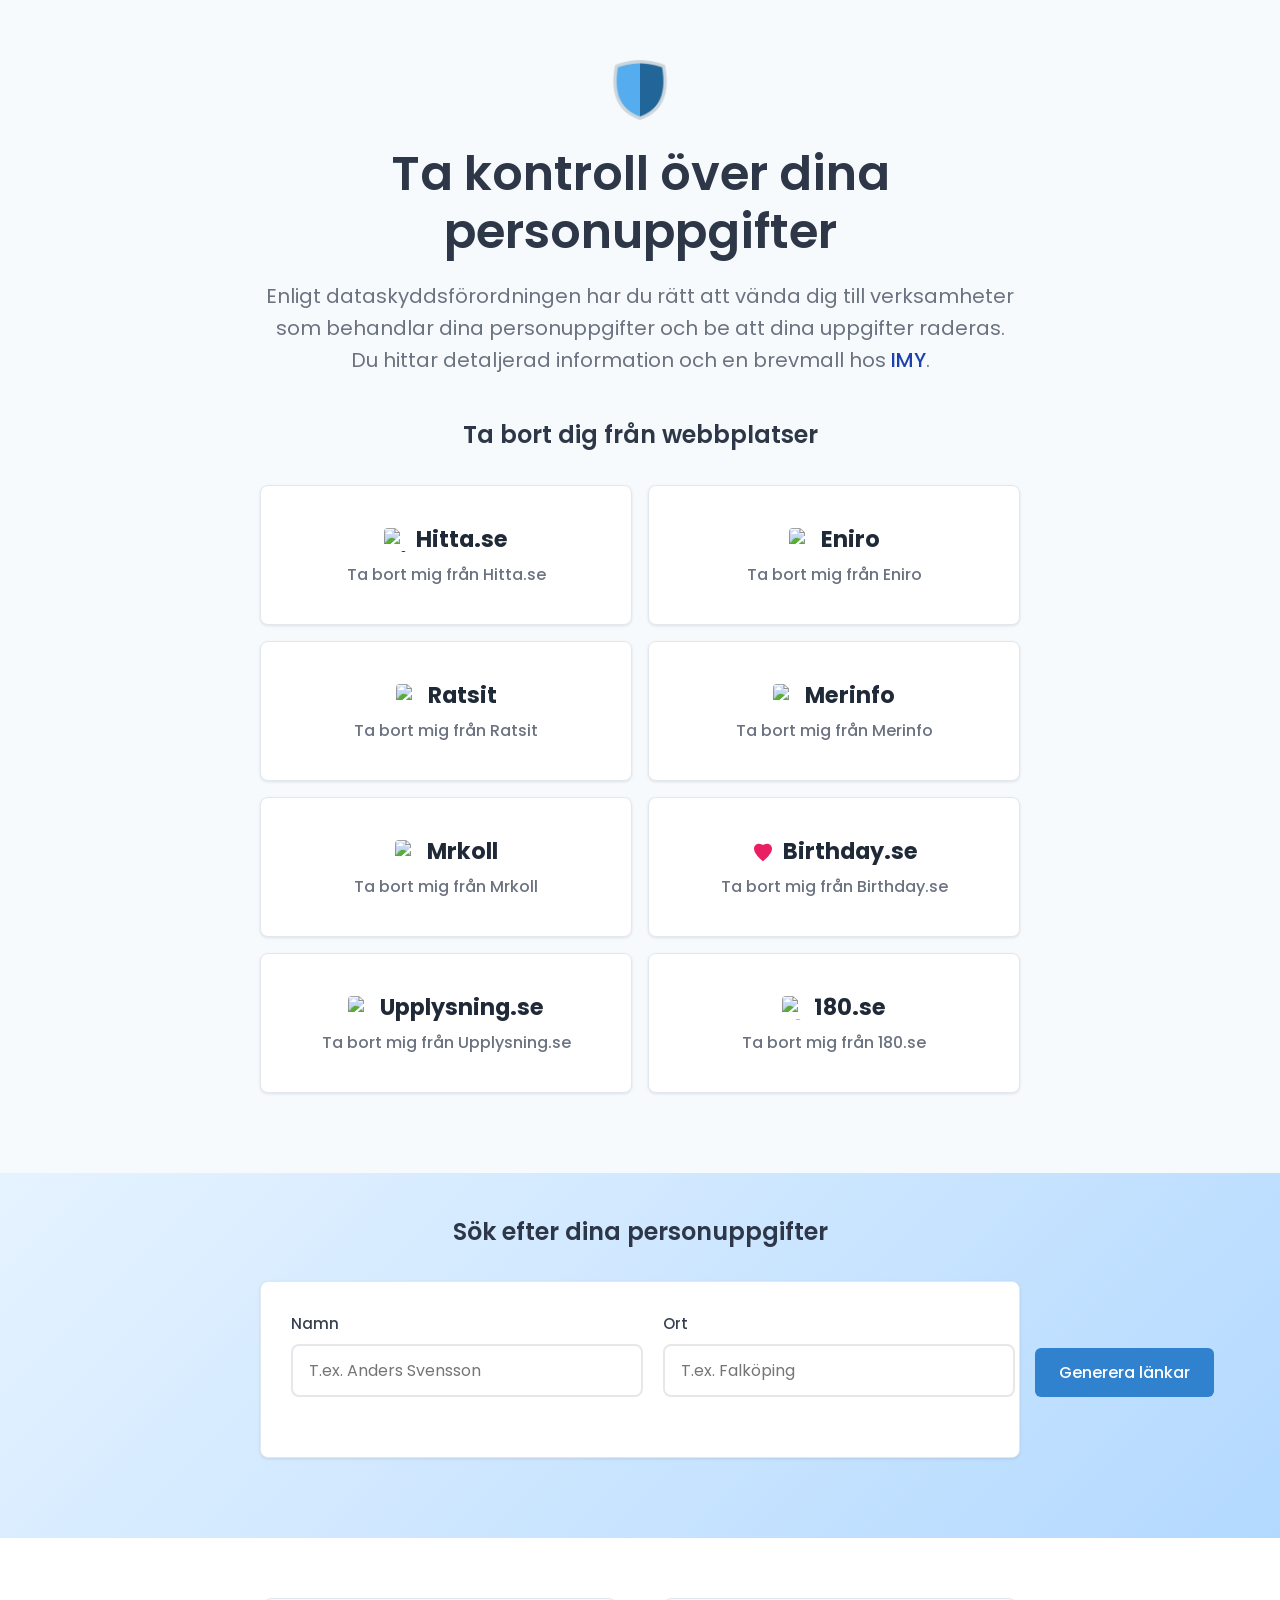
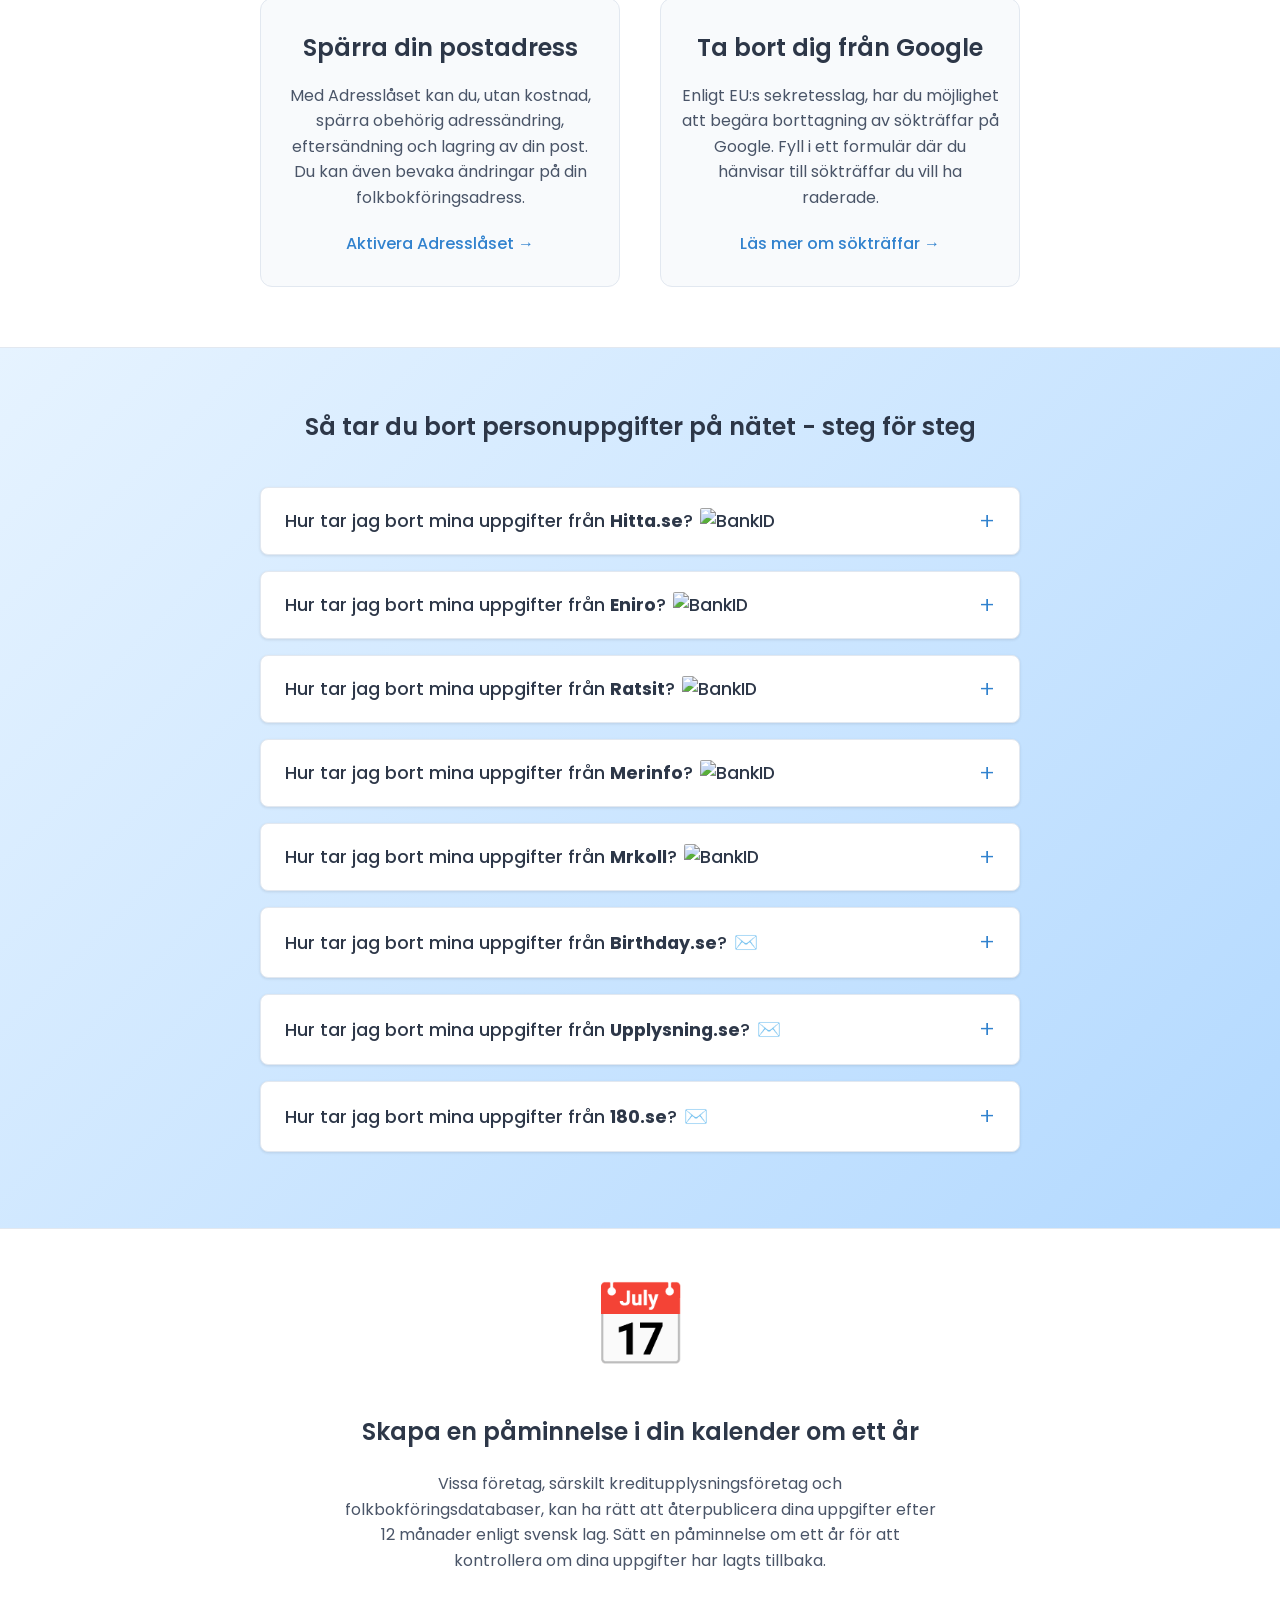
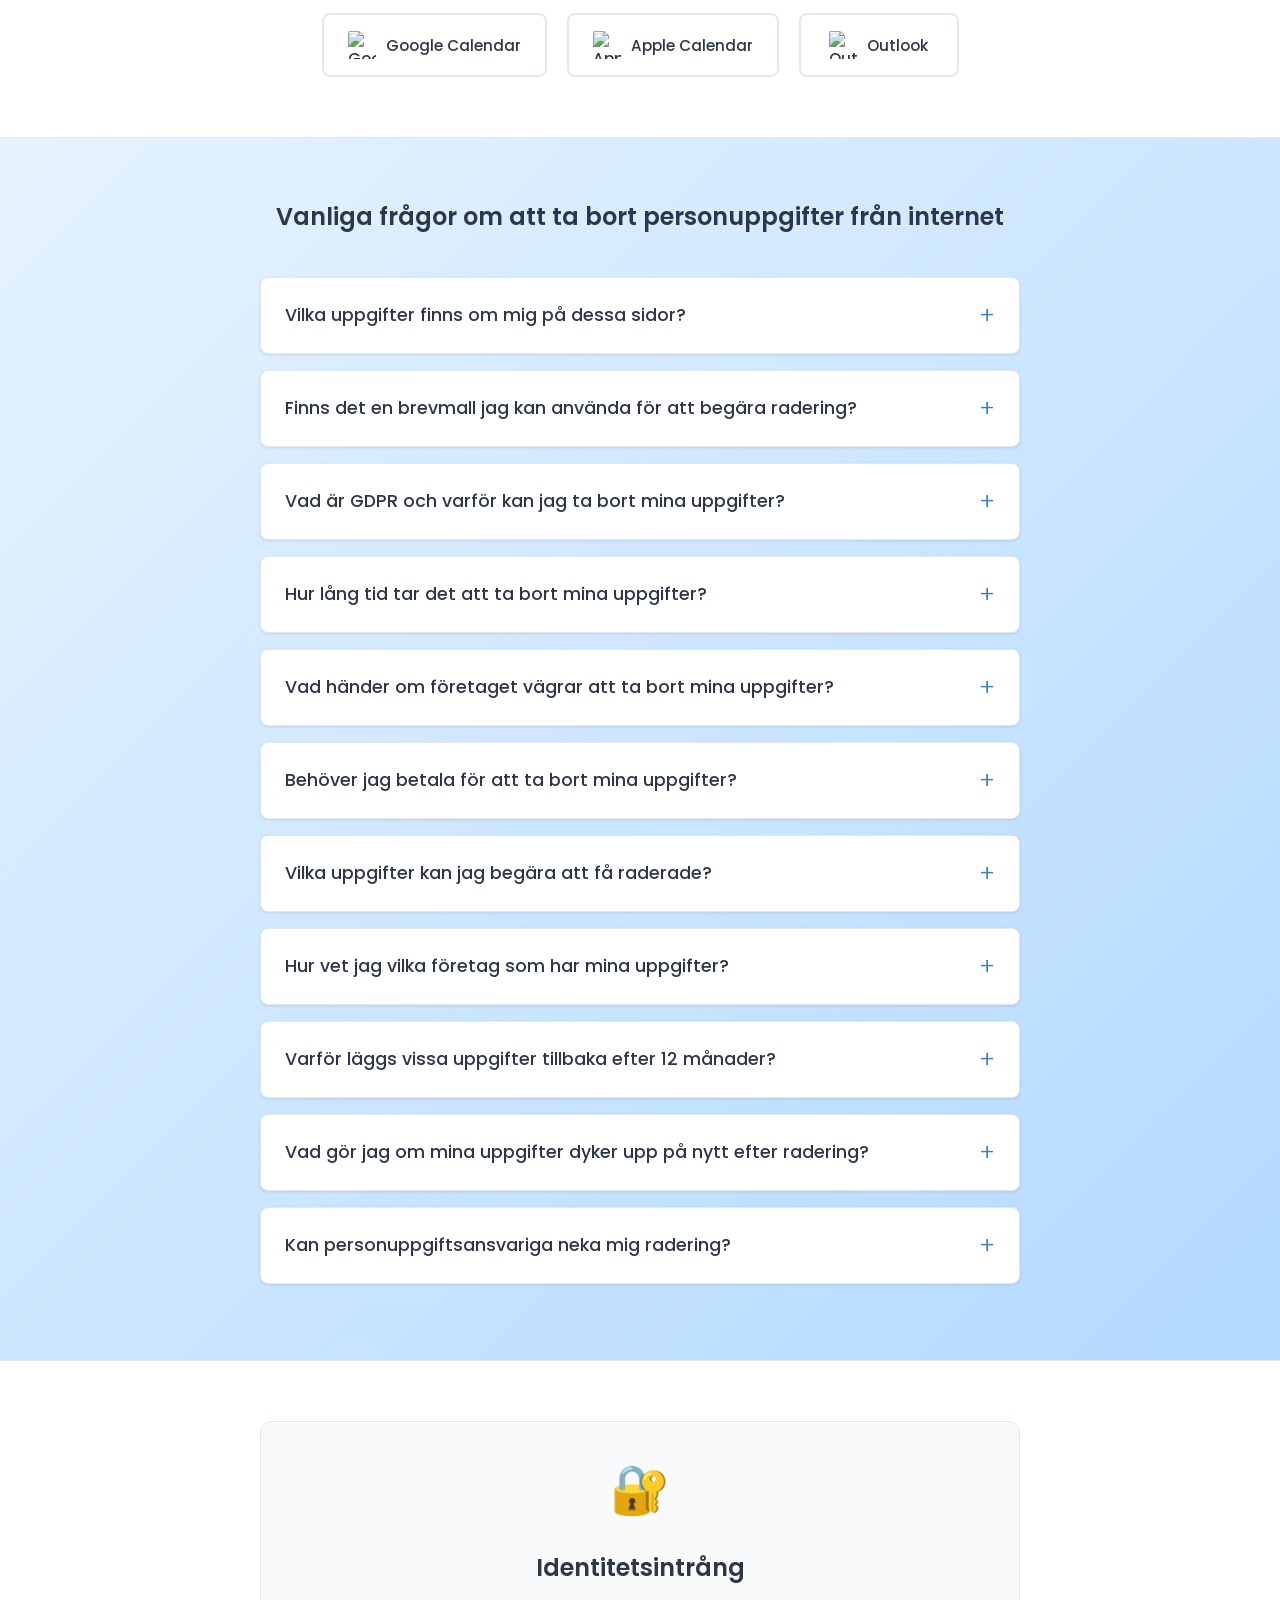
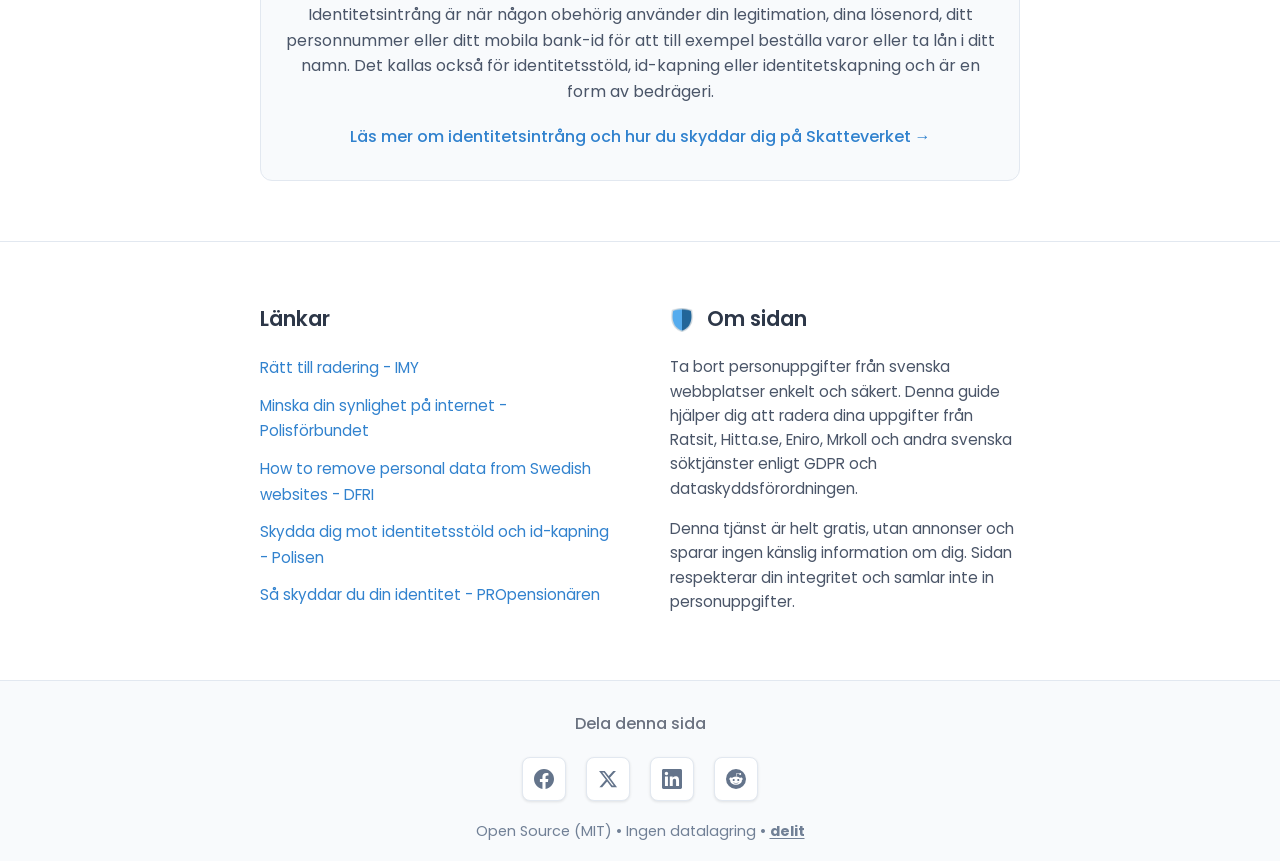
==== commit d18466fc: "FAQ: ta bort e-post, arbetsplats och bilder fran uppgiftslistan Made-with: Cursor" ====
--- a/index.html
+++ b/index.html
@@ -462,11 +462,8 @@
                             <li><strong>Namn och ålder</strong> - Ditt fullständiga namn och födelsedatum</li>
                             <li><strong>Adressinformation</strong> - Din nuvarande och tidigare bostadsadress</li>
                             <li><strong>Telefonnummer</strong> - Privat- och mobiltelefonnummer</li>
-                            <li><strong>E-postadress</strong> - Privata e-postadresser</li>
                             <li><strong>Familjemedlemmar</strong> - Namn på familj och släktingar</li>
-                            <li><strong>Arbetsplats</strong> - Var du arbetar eller har arbetat</li>
                             <li><strong>Bostadsinformation</strong> - Om du äger eller hyr din bostad</li>
-                            <li><strong>Bilder</strong> - Profilbilder och andra foton</li>
                         </ul>
                         <p>Dessa uppgifter kan användas för:</p>
                         <ul>
@@ -749,7 +746,7 @@
                 "name": "Vilka uppgifter finns om mig på dessa sidor?",
                 "acceptedAnswer": {
                     "@type": "Answer",
-                    "text": "På svenska webbplatser som Ratsit, Hitta.se, Eniro och liknande kan andra se följande uppgifter om dig: Namn och ålder, Adressinformation, Telefonnummer, E-postadress, Familjemedlemmar, Arbetsplats, Bostadsinformation, Bilder. Dessa uppgifter kan användas för: Identitetsstöld, Bostadskapning, Säljsamtal, Direktreklam, Stalking."
+                    "text": "På svenska webbplatser som Ratsit, Hitta.se, Eniro och liknande kan andra se följande uppgifter om dig: Namn och ålder, Adressinformation, Telefonnummer, Familjemedlemmar, Bostadsinformation. Dessa uppgifter kan användas för: Identitetsstöld, Bostadskapning, Säljsamtal, Direktreklam, Stalking."
                 }
             },
             {
--- a/styles.css
+++ b/styles.css
@@ -568,13 +568,15 @@
 /* Kalender påminnelse sektion */
 .calendar-reminder-section {
     background-color: #ffffff;
-    padding: 60px 0;
+    padding: 32px 0 60px;
     border-top: 1px solid #e2e8f0;
 }
 
 .calendar-reminder-section .column-icon {
     text-align: center;
     font-size: 5rem;
+    margin-top: 0;
+    margin-bottom: 24px;
 }
 
 .calendar-reminder-section h2 {
